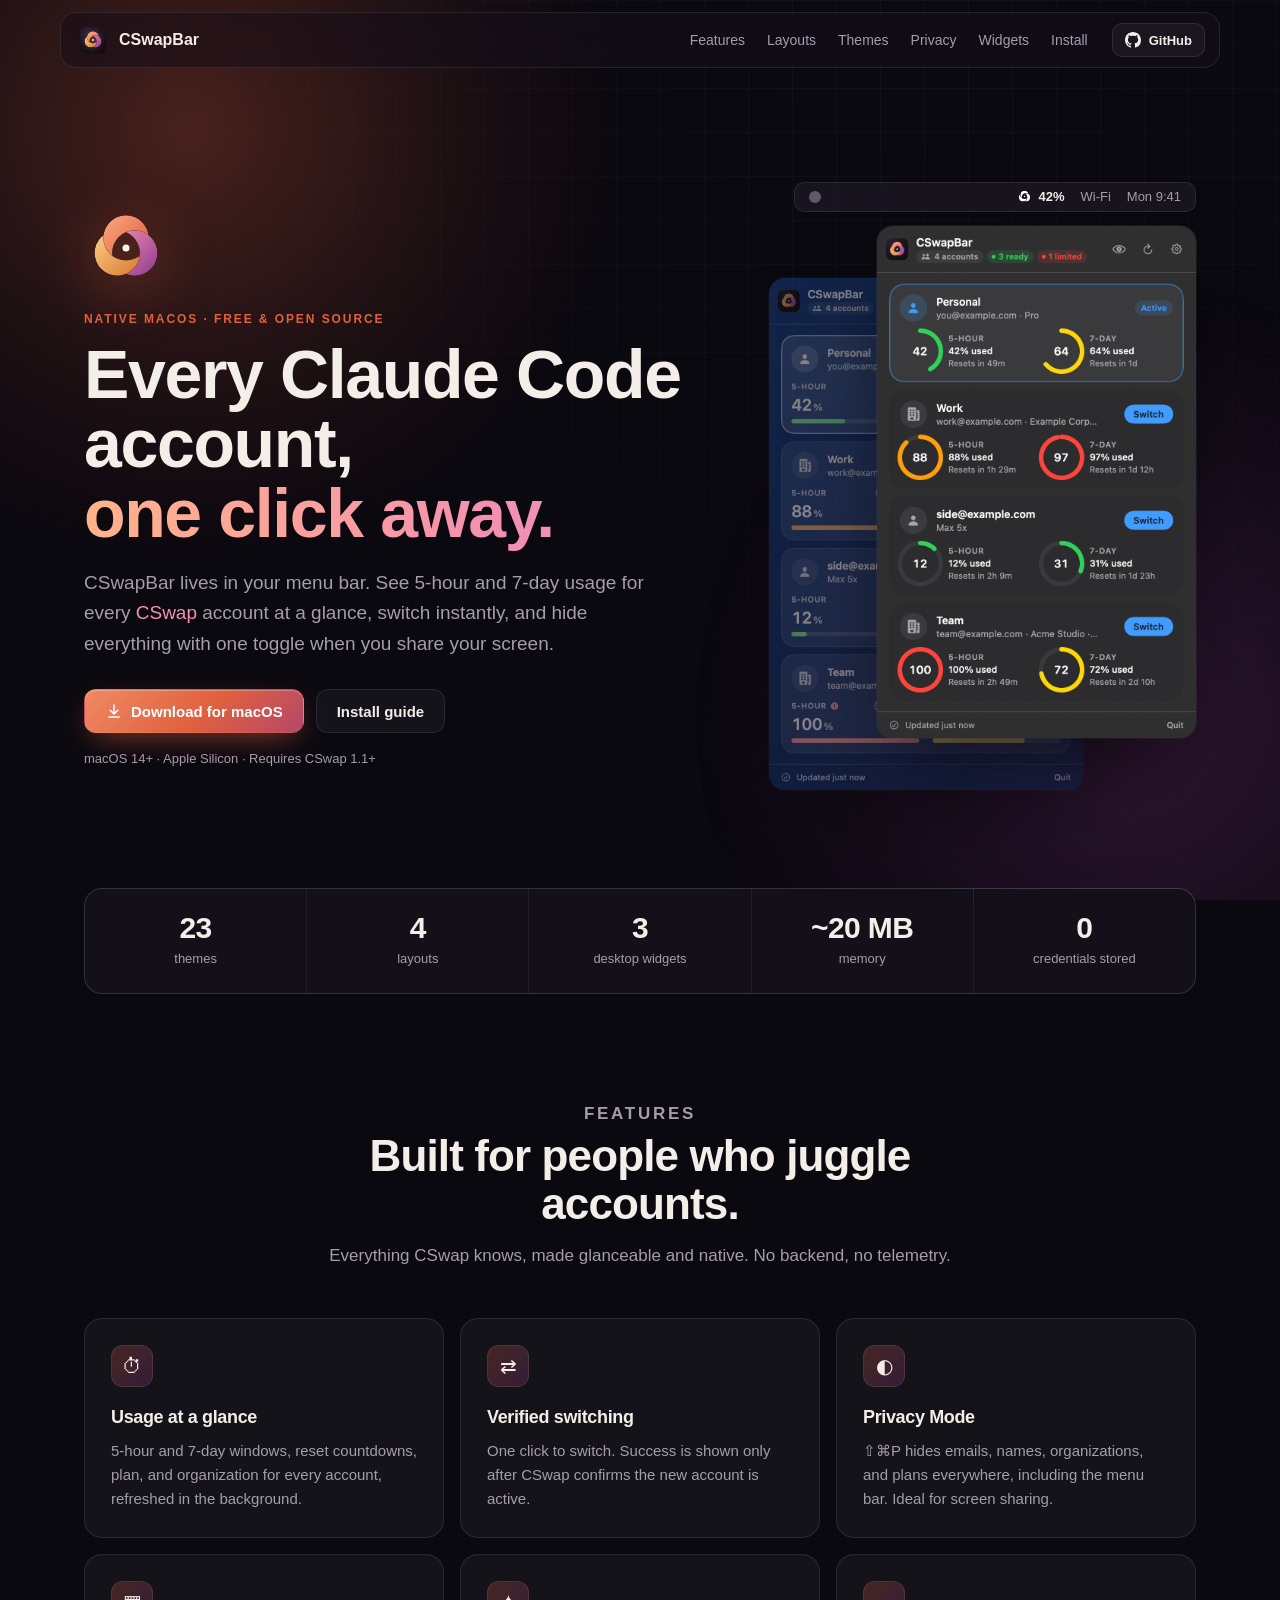
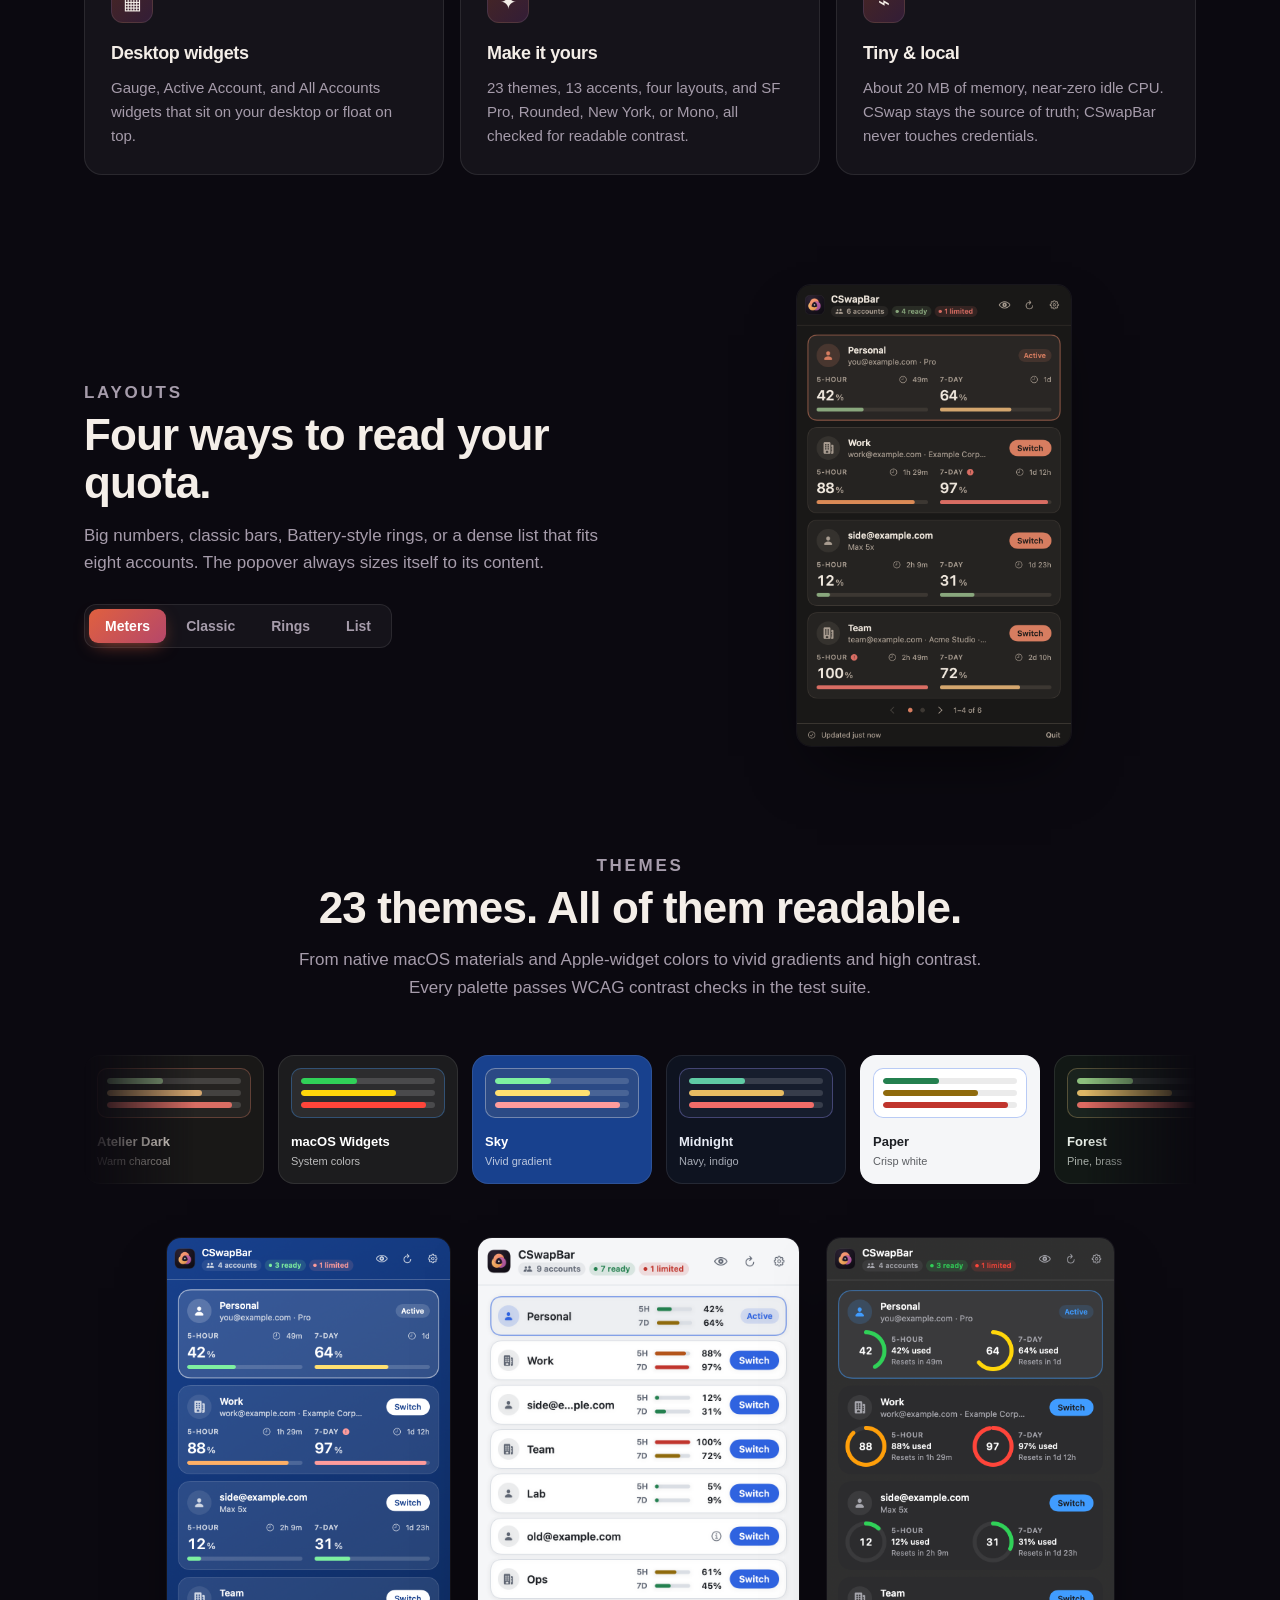
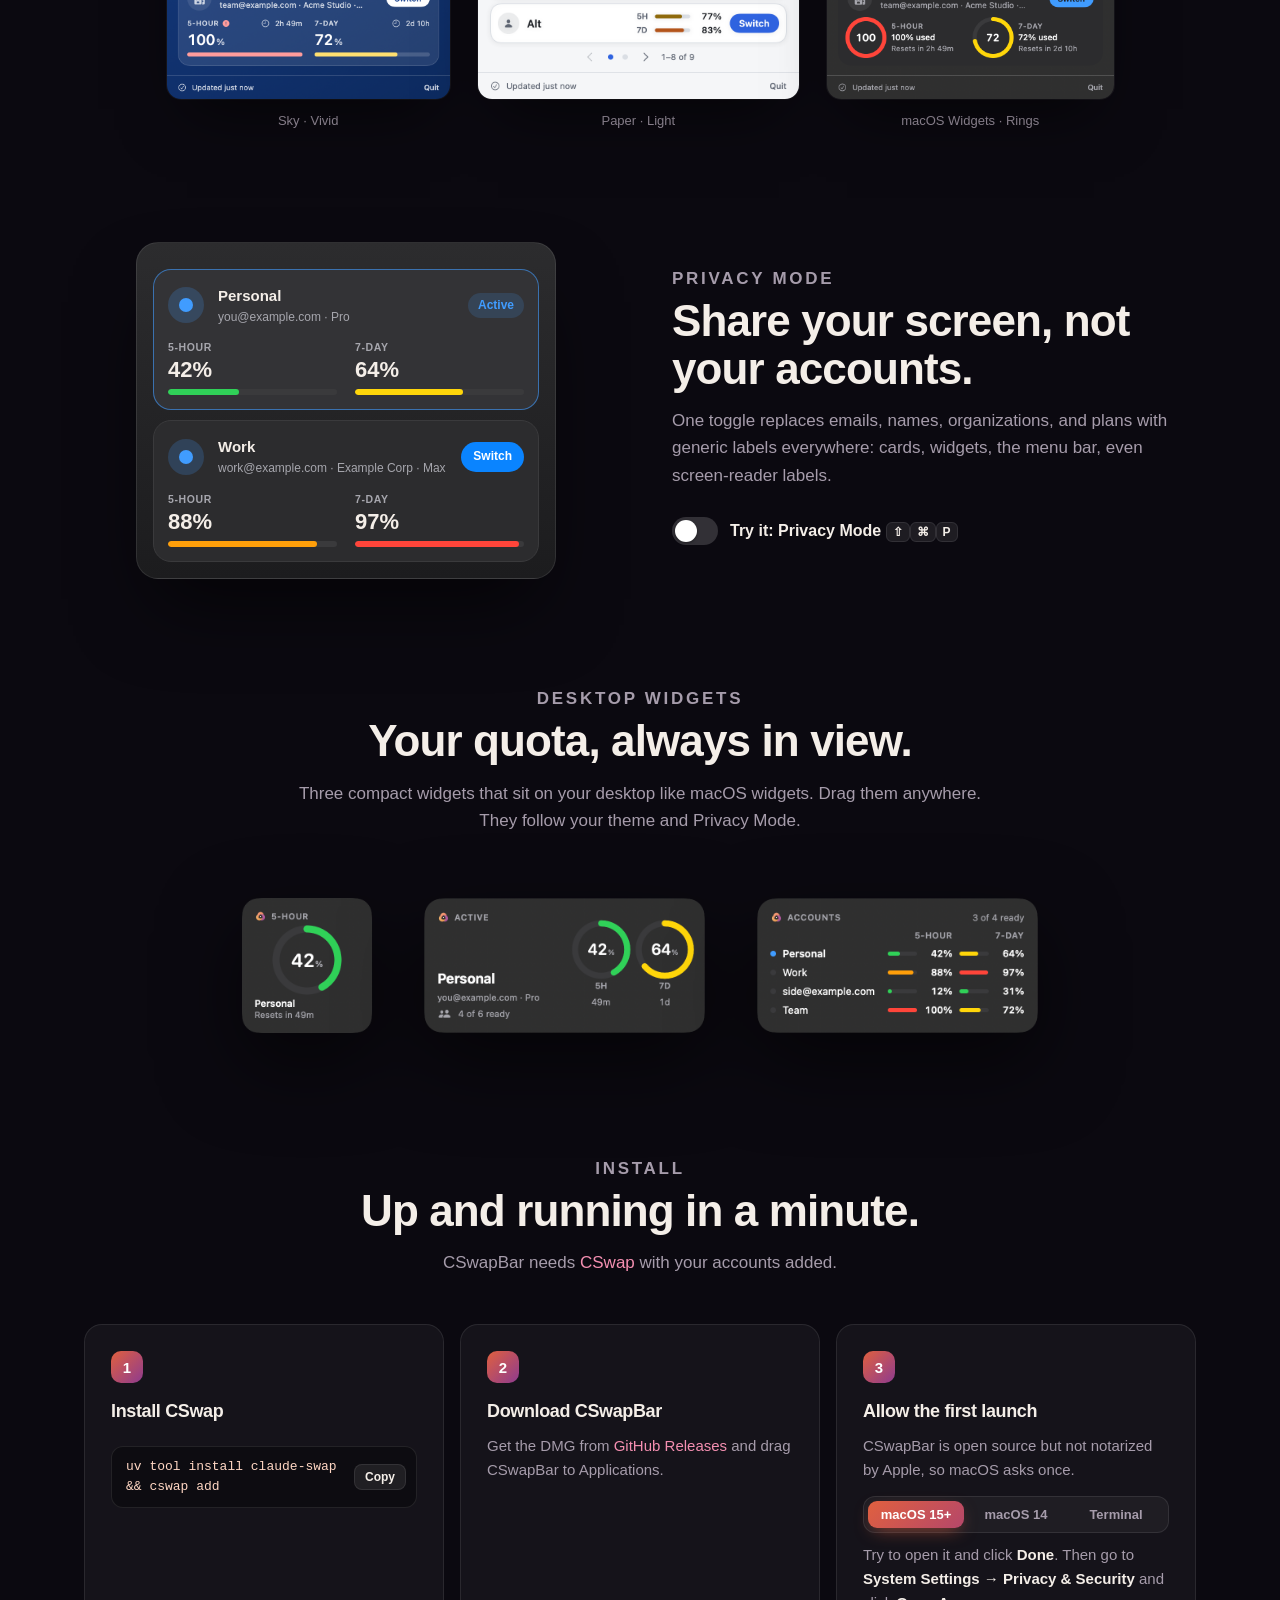
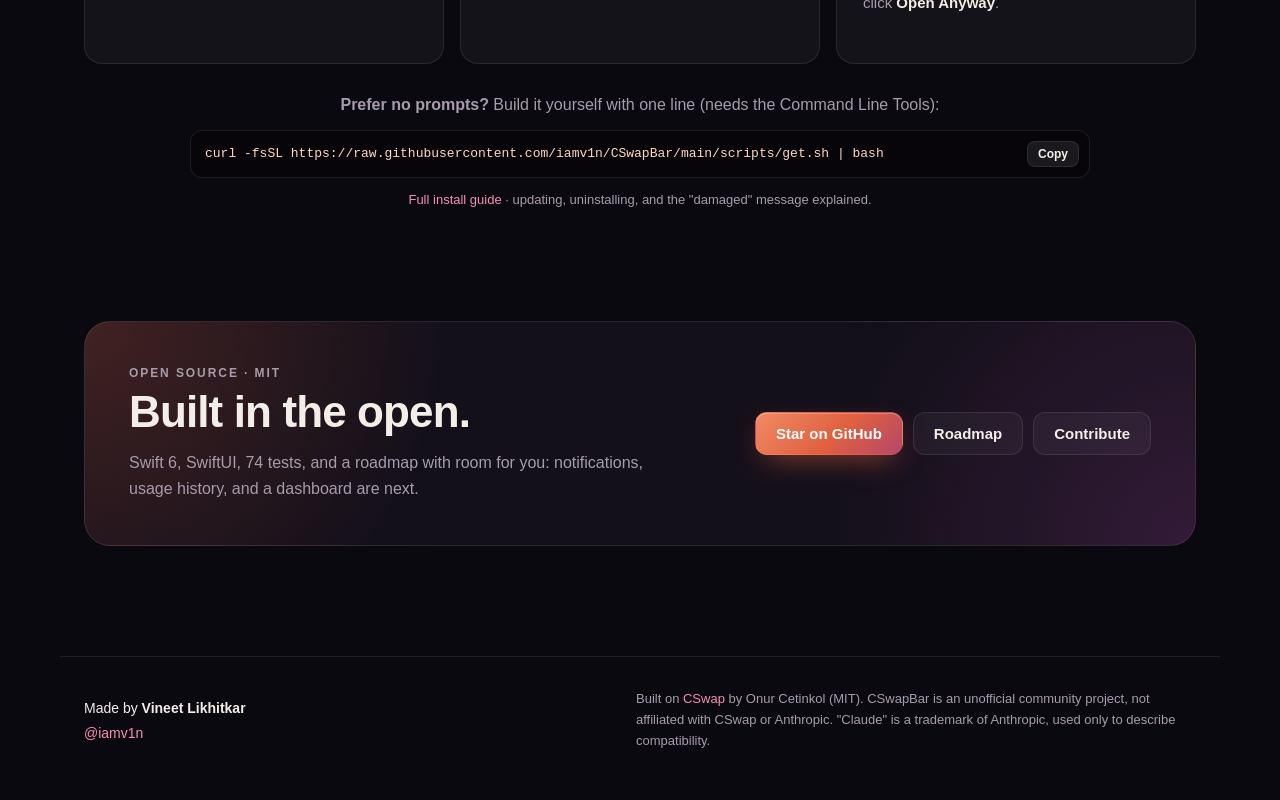
==== docs/index.html @ 402fd56b "Initial release of CSwapBar 0.1.0 A native macOS menu-bar companion for CSwap (claude-swap): see 5-h" ====
<!doctype html>
<html lang="en">
<head>
  <meta charset="utf-8">
  <meta name="viewport" content="width=device-width, initial-scale=1">
  <title>CSwapBar · Every Claude Code account, one click away</title>
  <meta name="description" content="A native macOS menu-bar app for CSwap. See 5-hour and 7-day usage for every Claude Code account, switch in one click, and hide it all with Privacy Mode. Free and open source.">
  <meta name="theme-color" content="#0D0A11">
  <meta property="og:title" content="CSwapBar">
  <meta property="og:description" content="Every Claude Code account, one click away in your macOS menu bar.">
  <meta property="og:image" content="images/logo.png">
  <link rel="icon" href="brand/icon.svg" type="image/svg+xml">
  <link rel="stylesheet" href="styles.css?v=6">
</head>
<body>
  <div class="ambient" aria-hidden="true">
    <div class="glow glow-a"></div>
    <div class="glow glow-b"></div>
    <div class="grid"></div>
  </div>

  <header class="nav">
    <a class="brand" href="#top" aria-label="CSwapBar home">
      <img src="brand/icon.svg" alt="" width="32" height="32">
      <span>CSwapBar</span>
    </a>
    <nav aria-label="Primary">
      <a href="#features">Features</a>
      <a href="#layouts">Layouts</a>
      <a href="#themes">Themes</a>
      <a href="#privacy">Privacy</a>
      <a href="#widgets">Widgets</a>
      <a href="#install">Install</a>
    </nav>
    <a class="btn btn-ghost btn-sm" href="https://github.com/iamv1n/CSwapBar" rel="noopener">
      <svg viewBox="0 0 16 16" width="16" height="16" aria-hidden="true"><path fill="currentColor" d="M8 0C3.58 0 0 3.58 0 8c0 3.54 2.29 6.53 5.47 7.59.4.07.55-.17.55-.38 0-.19-.01-.82-.01-1.49-2.01.37-2.53-.49-2.69-.94-.09-.23-.48-.94-.82-1.13-.28-.15-.68-.52-.01-.53.63-.01 1.08.58 1.23.82.72 1.21 1.87.87 2.33.66.07-.52.28-.87.51-1.07-1.78-.2-3.64-.89-3.64-3.95 0-.87.31-1.59.82-2.15-.08-.2-.36-1.02.08-2.12 0 0 .67-.21 2.2.82.64-.18 1.32-.27 2-.27.68 0 1.36.09 2 .27 1.53-1.04 2.2-.82 2.2-.82.44 1.1.16 1.92.08 2.12.51.56.82 1.27.82 2.15 0 3.07-1.87 3.75-3.65 3.95.29.25.54.73.54 1.48 0 1.07-.01 1.93-.01 2.2 0 .21.15.46.55.38A8.013 8.013 0 0016 8c0-4.42-3.58-8-8-8z"/></svg>
      GitHub
    </a>
  </header>

  <main id="top">
    <!-- ── Hero ─────────────────────────────────────────────── -->
    <section class="hero">
      <div class="hero-copy">
        <div class="hero-mark" aria-hidden="true">
          <svg viewBox="0 0 100 100" class="triad">
            <defs>
              <linearGradient id="hb0" x1="11" y1="11" x2="65" y2="65" gradientUnits="userSpaceOnUse"><stop offset="0" stop-color="#FFB38A"/><stop offset="1" stop-color="#E0603F"/></linearGradient>
              <linearGradient id="hb1" x1="33.4" y1="29" x2="87.4" y2="83" gradientUnits="userSpaceOnUse"><stop offset="0" stop-color="#F48FB1"/><stop offset="1" stop-color="#8E3B8F"/></linearGradient>
              <linearGradient id="hb2" x1="12.6" y1="29" x2="66.6" y2="83" gradientUnits="userSpaceOnUse"><stop offset="0" stop-color="#FFD08A"/><stop offset="1" stop-color="#D9782F"/></linearGradient>
              <mask id="hm0" maskUnits="userSpaceOnUse" x="0" y="0" width="100" height="100"><rect width="100" height="100" fill="black"/><circle cx="50" cy="38" r="27" fill="white"/><circle cx="60.39" cy="56" r="27" fill="black"/></mask>
              <mask id="hm1" maskUnits="userSpaceOnUse" x="0" y="0" width="100" height="100"><rect width="100" height="100" fill="black"/><circle cx="60.39" cy="56" r="27" fill="white"/><circle cx="39.61" cy="56" r="27" fill="black"/></mask>
              <mask id="hm2" maskUnits="userSpaceOnUse" x="0" y="0" width="100" height="100"><rect width="100" height="100" fill="black"/><circle cx="39.61" cy="56" r="27" fill="white"/><circle cx="50" cy="38" r="27" fill="black"/></mask>
            </defs>
            <g class="blades">
              <circle cx="50" cy="38" r="27" fill="url(#hb0)" mask="url(#hm0)"/>
              <circle cx="60.39" cy="56" r="27" fill="url(#hb1)" mask="url(#hm1)"/>
              <circle cx="39.61" cy="56" r="27" fill="url(#hb2)" mask="url(#hm2)"/>
            </g>
            <circle class="core" cx="50" cy="50" r="4.2" fill="#FFF4EC"/>
          </svg>
        </div>
        <p class="eyebrow">Native macOS · Free & open source</p>
        <h1>Every Claude Code account,<br><span class="gradient-text">one click away.</span></h1>
        <p class="lead">CSwapBar lives in your menu bar. See 5-hour and 7-day usage for every <a href="https://github.com/realiti4/claude-swap" rel="noopener">CSwap</a> account at a glance, switch instantly, and hide everything with one toggle when you share your screen.</p>
        <div class="cta">
          <a class="btn btn-primary" href="https://github.com/iamv1n/CSwapBar/releases/latest" rel="noopener">
            <svg viewBox="0 0 24 24" width="18" height="18" aria-hidden="true"><path fill="currentColor" d="M12 3a1 1 0 0 1 1 1v9.59l3.3-3.3a1 1 0 1 1 1.4 1.42l-5 5a1 1 0 0 1-1.4 0l-5-5a1 1 0 1 1 1.4-1.42l3.3 3.3V4a1 1 0 0 1 1-1zM5 19a1 1 0 1 0 0 2h14a1 1 0 1 0 0-2H5z"/></svg>
            Download for macOS
          </a>
          <a class="btn btn-ghost" href="#install">Install guide</a>
        </div>
        <p class="fine">macOS 14+ · Apple Silicon · Requires CSwap 1.1+</p>
      </div>
      <div class="hero-visual">
        <div class="menubar-mock" aria-hidden="true">
          <span class="mb-dot"></span><span class="mb-spacer"></span>
          <span class="mb-item"><img src="brand/mark.svg" alt="" class="mb-icon"> 42%</span>
          <span class="mb-item mb-dim">Wi‑Fi</span><span class="mb-item mb-dim">Mon 9:41</span>
        </div>
        <img class="shot shot-main float" src="images/popover-widgets-rings.png" alt="CSwapBar popover showing four accounts with ring gauges in the macOS Widgets theme" width="420" height="675">
        <img class="shot shot-back float-slow" src="images/popover-sky.png" alt="" aria-hidden="true" width="420" height="683">
      </div>
    </section>

    <!-- ── Stats strip ──────────────────────────────────────── -->
    <section class="stats reveal" aria-label="At a glance">
      <div><strong data-count="23">23</strong><span>themes</span></div>
      <div><strong data-count="4">4</strong><span>layouts</span></div>
      <div><strong data-count="3">3</strong><span>desktop widgets</span></div>
      <div><strong>~20&nbsp;MB</strong><span>memory</span></div>
      <div><strong>0</strong><span>credentials stored</span></div>
    </section>

    <!-- ── Features ─────────────────────────────────────────── -->
    <section id="features" class="section">
      <header class="section-head reveal">
        <p class="eyebrow">Features</p>
        <h2>Built for people who juggle accounts.</h2>
        <p>Everything CSwap knows, made glanceable and native. No backend, no telemetry.</p>
      </header>
      <div class="cards">
        <article class="card reveal">
          <div class="card-icon">⏱</div>
          <h3>Usage at a glance</h3>
          <p>5-hour and 7-day windows, reset countdowns, plan, and organization for every account, refreshed in the background.</p>
        </article>
        <article class="card reveal">
          <div class="card-icon">⇄</div>
          <h3>Verified switching</h3>
          <p>One click to switch. Success is shown only after CSwap confirms the new account is active.</p>
        </article>
        <article class="card reveal">
          <div class="card-icon">◐</div>
          <h3>Privacy Mode</h3>
          <p>⇧⌘P hides emails, names, organizations, and plans everywhere, including the menu bar. Ideal for screen sharing.</p>
        </article>
        <article class="card reveal">
          <div class="card-icon">▦</div>
          <h3>Desktop widgets</h3>
          <p>Gauge, Active Account, and All Accounts widgets that sit on your desktop or float on top.</p>
        </article>
        <article class="card reveal">
          <div class="card-icon">✦</div>
          <h3>Make it yours</h3>
          <p>23 themes, 13 accents, four layouts, and SF Pro, Rounded, New York, or Mono, all checked for readable contrast.</p>
        </article>
        <article class="card reveal">
          <div class="card-icon">⌁</div>
          <h3>Tiny & local</h3>
          <p>About 20 MB of memory, near-zero idle CPU. CSwap stays the source of truth; CSwapBar never touches credentials.</p>
        </article>
      </div>
    </section>

    <!-- ── Layouts ──────────────────────────────────────────── -->
    <section id="layouts" class="section split">
      <div class="split-copy reveal">
        <p class="eyebrow">Layouts</p>
        <h2>Four ways to read your quota.</h2>
        <p>Big numbers, classic bars, Battery-style rings, or a dense list that fits eight accounts. The popover always sizes itself to its content.</p>
        <div class="tabs" role="tablist" aria-label="Card layouts">
          <button role="tab" aria-selected="true" data-shot="images/popover-atelier-meters.png" data-alt="Meters layout in Atelier Dark">Meters</button>
          <button role="tab" aria-selected="false" data-shot="images/popover-classic.png" data-alt="Classic layout in Graphite">Classic</button>
          <button role="tab" aria-selected="false" data-shot="images/popover-widgets-rings.png" data-alt="Rings layout in macOS Widgets">Rings</button>
          <button role="tab" aria-selected="false" data-shot="images/popover-paper-list.png" data-alt="List layout in Paper">List</button>
        </div>
      </div>
      <div class="split-visual reveal">
        <div class="frame"><img id="layout-shot" src="images/popover-atelier-meters.png" alt="Meters layout in Atelier Dark" width="420" height="707"></div>
      </div>
    </section>

    <!-- ── Themes ───────────────────────────────────────────── -->
    <section id="themes" class="section">
      <header class="section-head reveal">
        <p class="eyebrow">Themes</p>
        <h2>23 themes. All of them readable.</h2>
        <p>From native macOS materials and Apple-widget colors to vivid gradients and high contrast. Every palette passes WCAG contrast checks in the test suite.</p>
      </header>
      <div class="marquee" aria-label="Theme swatches">
        <div class="marquee-track" id="theme-track"></div>
      </div>
      <div class="gallery reveal">
        <figure><div class="frame"><img src="images/popover-sky.png" alt="Sky gradient theme" loading="lazy" width="420" height="683"></div><figcaption>Sky · Vivid</figcaption></figure>
        <figure><div class="frame"><img src="images/popover-paper-list.png" alt="Paper light theme" loading="lazy" width="420" height="603"></div><figcaption>Paper · Light</figcaption></figure>
        <figure><div class="frame"><img src="images/popover-widgets-rings.png" alt="macOS Widgets theme with rings" loading="lazy" width="420" height="675"></div><figcaption>macOS Widgets · Rings</figcaption></figure>
      </div>
    </section>

    <!-- ── Privacy demo ─────────────────────────────────────── -->
    <section id="privacy" class="section split reverse">
      <div class="split-copy reveal">
        <p class="eyebrow">Privacy Mode</p>
        <h2>Share your screen, not your accounts.</h2>
        <p>One toggle replaces emails, names, organizations, and plans with generic labels everywhere: cards, widgets, the menu bar, even screen-reader labels.</p>
        <label class="switch-row">
          <input type="checkbox" id="privacy-toggle">
          <span class="switch" aria-hidden="true"></span>
          <span>Try it: Privacy Mode <kbd>⇧</kbd><kbd>⌘</kbd><kbd>P</kbd></span>
        </label>
      </div>
      <div class="split-visual reveal">
        <div class="demo" id="privacy-demo" aria-live="polite">
          <div class="demo-banner">Privacy Mode Enabled · Account information is hidden.</div>
          <div class="demo-card active">
            <div class="demo-avatar"></div>
            <div class="demo-id">
              <strong data-real="Personal" data-masked="Account 01">Personal</strong>
              <small data-real="you@example.com · Pro" data-masked="">you@example.com · Pro</small>
            </div>
            <span class="demo-badge">Active</span>
            <div class="demo-meters">
              <div><label>5-HOUR</label><b>42%</b><i style="--p:42%;--c:#30D158"></i></div>
              <div><label>7-DAY</label><b>64%</b><i style="--p:64%;--c:#FFD60A"></i></div>
            </div>
          </div>
          <div class="demo-card">
            <div class="demo-avatar"></div>
            <div class="demo-id">
              <strong data-real="Work" data-masked="Account 02">Work</strong>
              <small data-real="work@example.com · Example Corp · Max" data-masked="">work@example.com · Example Corp · Max</small>
            </div>
            <span class="demo-switch">Switch</span>
            <div class="demo-meters">
              <div><label>5-HOUR</label><b>88%</b><i style="--p:88%;--c:#FF9F0A"></i></div>
              <div><label>7-DAY</label><b>97%</b><i style="--p:97%;--c:#FF453A"></i></div>
            </div>
          </div>
        </div>
      </div>
    </section>

    <!-- ── Widgets ──────────────────────────────────────────── -->
    <section id="widgets" class="section">
      <header class="section-head reveal">
        <p class="eyebrow">Desktop widgets</p>
        <h2>Your quota, always in view.</h2>
        <p>Three compact widgets that sit on your desktop like macOS widgets. Drag them anywhere. They follow your theme and Privacy Mode.</p>
      </header>
      <div class="widgets reveal">
        <img src="images/widget-gauge.png" alt="Gauge widget: 42% 5-hour usage ring" loading="lazy" class="w-small" width="204" height="210">
        <img src="images/widget-active.png" alt="Active Account widget with 5-hour and 7-day rings" loading="lazy" class="w-wide" width="384" height="204">
        <img src="images/widget-accounts.png" alt="All Accounts widget listing usage for each account" loading="lazy" class="w-wide" width="384" height="204">
      </div>
    </section>

    <!-- ── Install ──────────────────────────────────────────── -->
    <section id="install" class="section">
      <header class="section-head reveal">
        <p class="eyebrow">Install</p>
        <h2>Up and running in a minute.</h2>
        <p>CSwapBar needs <a href="https://github.com/realiti4/claude-swap" rel="noopener">CSwap</a> with your accounts added.</p>
      </header>
      <ol class="steps">
        <li class="step reveal">
          <span class="step-n">1</span>
          <h3>Install CSwap</h3>
          <div class="code"><code>uv tool install claude-swap &amp;&amp; cswap add</code><button class="copy" data-copy="uv tool install claude-swap && cswap add">Copy</button></div>
        </li>
        <li class="step reveal">
          <span class="step-n">2</span>
          <h3>Download CSwapBar</h3>
          <p>Get the DMG from <a href="https://github.com/iamv1n/CSwapBar/releases/latest" rel="noopener">GitHub Releases</a> and drag CSwapBar to Applications.</p>
        </li>
        <li class="step reveal">
          <span class="step-n">3</span>
          <h3>Allow the first launch</h3>
          <p>CSwapBar is open source but not notarized by Apple, so macOS asks once.</p>
          <div class="tabs small" role="tablist" aria-label="First launch steps">
            <button role="tab" aria-selected="true" data-panel="gk-15">macOS 15+</button>
            <button role="tab" aria-selected="false" data-panel="gk-14">macOS 14</button>
            <button role="tab" aria-selected="false" data-panel="gk-term">Terminal</button>
          </div>
          <!-- Panels share one grid cell, so the card is always as tall as the longest one. -->
          <div class="panels">
            <div class="panel is-active" id="gk-15">Try to open it and click <b>Done</b>. Then go to <b>System Settings → Privacy &amp; Security</b> and click <b>Open Anyway</b>.</div>
            <div class="panel" id="gk-14" aria-hidden="true">Right-click CSwapBar in Applications, choose <b>Open</b>, then click <b>Open</b>.</div>
            <div class="panel" id="gk-term" aria-hidden="true"><div class="code"><code>xattr -dr com.apple.quarantine /Applications/CSwapBar.app</code><button class="copy" data-copy="xattr -dr com.apple.quarantine /Applications/CSwapBar.app" tabindex="-1">Copy</button></div></div>
          </div>
        </li>
      </ol>
      <div class="alt-install reveal">
        <p><b>Prefer no prompts?</b> Build it yourself with one line (needs the Command Line Tools):</p>
        <div class="code"><code>curl -fsSL https://raw.githubusercontent.com/iamv1n/CSwapBar/main/scripts/get.sh | bash</code><button class="copy" data-copy="curl -fsSL https://raw.githubusercontent.com/iamv1n/CSwapBar/main/scripts/get.sh | bash">Copy</button></div>
        <p class="fine"><a href="https://github.com/iamv1n/CSwapBar/blob/main/docs/INSTALL.md" rel="noopener">Full install guide</a> · updating, uninstalling, and the "damaged" message explained.</p>
      </div>
    </section>

    <!-- ── Open source ──────────────────────────────────────── -->
    <section class="section oss reveal">
      <div class="oss-card">
        <div>
          <p class="eyebrow">Open source · MIT</p>
          <h2>Built in the open.</h2>
          <p>Swift 6, SwiftUI, 74 tests, and a roadmap with room for you: notifications, usage history, and a dashboard are next.</p>
        </div>
        <div class="oss-links">
          <a class="btn btn-primary" href="https://github.com/iamv1n/CSwapBar" rel="noopener">Star on GitHub</a>
          <a class="btn btn-ghost" href="https://github.com/iamv1n/CSwapBar/blob/main/ROADMAP.md" rel="noopener">Roadmap</a>
          <a class="btn btn-ghost" href="https://github.com/iamv1n/CSwapBar/blob/main/CONTRIBUTING.md" rel="noopener">Contribute</a>
        </div>
      </div>
    </section>
  </main>

  <footer class="footer">
    <div class="author">
      <span>Made by <b>Vineet Likhitkar</b></span>
      <a href="https://github.com/iamv1n" rel="noopener">@iamv1n</a>
    </div>
    <p class="fine">
      Built on <a href="https://github.com/realiti4/claude-swap" rel="noopener">CSwap</a> by Onur Cetinkol (MIT).
      CSwapBar is an unofficial community project, not affiliated with CSwap or Anthropic.
      "Claude" is a trademark of Anthropic, used only to describe compatibility.
    </p>
  </footer>

  <script src="app.js?v=6" defer></script>
</body>
</html>
---- docs/styles.css ----
/* CSwapBar site — no build step. Dark, ambient, glassy. */
:root {
  --bg: #0b0910;
  --bg-2: #14101a;
  --surface: rgba(255, 255, 255, 0.045);
  --surface-2: rgba(255, 255, 255, 0.08);
  --border: rgba(255, 255, 255, 0.09);
  --text: #f4eee8;
  --muted: #a69cab;
  --accent: #e0603f;
  --accent-2: #f48fb1;
  --plum: #8e3b8f;
  --amber: #ffd08a;
  --radius: 18px;
  /* Screenshots are scaled by HEIGHT only, so each keeps its exact original ratio
     and images shown together line up at the same height. */
  --shot-h: clamp(400px, 36vw, 520px);       /* gallery + layouts */
  --hero-h: clamp(460px, 40vw, 580px);       /* hero popovers */
  --widget-h: clamp(140px, 13vw, 190px);     /* desktop widgets: one shared height */
  --maxw: 1160px;
  --font: -apple-system, BlinkMacSystemFont, "SF Pro Text", "Inter", "Helvetica Neue", Arial, sans-serif;
  --font-display: -apple-system, BlinkMacSystemFont, "SF Pro Display", "Inter", "Helvetica Neue", Arial, sans-serif;
  --mono: ui-monospace, "SF Mono", Menlo, monospace;
  color-scheme: dark;
}

* { box-sizing: border-box; }
html { scroll-behavior: smooth; }
body {
  margin: 0;
  background: var(--bg);
  color: var(--text);
  font: 16px/1.6 var(--font);
  -webkit-font-smoothing: antialiased;
  overflow-x: hidden;
}
img { max-width: 100%; display: block; }
a { color: var(--accent-2); text-decoration: none; }
a:hover { text-decoration: underline; }
h1, h2, h3 { font-family: var(--font-display); letter-spacing: -0.02em; margin: 0; }
p { margin: 0; }
kbd {
  font: 600 12px var(--font);
  padding: 2px 6px; border-radius: 6px;
  background: var(--surface-2); border: 1px solid var(--border);
}

/* ── Ambient background ─────────────────────────────────── */
.ambient { position: fixed; inset: 0; z-index: -1; overflow: hidden; pointer-events: none; }
.glow { position: absolute; border-radius: 50%; filter: blur(0); opacity: 0.9; }
.glow-a {
  width: 900px; height: 900px; left: -260px; top: -320px;
  background: radial-gradient(circle, rgba(224, 96, 63, 0.32), rgba(224, 96, 63, 0.08) 45%, transparent 70%);
  animation: drift 22s ease-in-out infinite alternate;
}
.glow-b {
  width: 900px; height: 900px; right: -300px; top: 30vh;
  background: radial-gradient(circle, rgba(142, 59, 143, 0.32), rgba(142, 59, 143, 0.08) 45%, transparent 70%);
  animation: drift 26s ease-in-out infinite alternate-reverse;
}
.grid {
  position: absolute; inset: 0;
  background-image:
    linear-gradient(rgba(255,255,255,0.035) 1px, transparent 1px),
    linear-gradient(90deg, rgba(255,255,255,0.035) 1px, transparent 1px);
  background-size: 44px 44px;
  mask-image: radial-gradient(ellipse at 70% 0%, black, transparent 70%);
  -webkit-mask-image: radial-gradient(ellipse at 70% 0%, black, transparent 70%);
}
@keyframes drift { to { transform: translate(80px, 60px) scale(1.08); } }

/* ── Nav ────────────────────────────────────────────────── */
.nav {
  position: sticky; top: 12px; z-index: 10;
  display: flex; align-items: center; gap: 24px;
  max-width: var(--maxw); margin: 12px auto 0; padding: 10px 14px 10px 16px;
  background: rgba(20, 16, 26, 0.6);
  backdrop-filter: blur(16px) saturate(140%); -webkit-backdrop-filter: blur(16px) saturate(140%);
  border: 1px solid var(--border); border-radius: 16px;
}
.brand { display: flex; align-items: center; gap: 10px; color: var(--text); font: 700 16px var(--font-display); }
.brand:hover { text-decoration: none; }
.nav nav { display: flex; gap: 22px; margin-left: auto; }
.nav nav a { color: var(--muted); font-size: 14px; font-weight: 500; }
.nav nav a:hover { color: var(--text); text-decoration: none; }

/* ── Buttons ────────────────────────────────────────────── */
.btn {
  display: inline-flex; align-items: center; gap: 8px;
  padding: 12px 20px; border-radius: 12px;
  font: 600 15px var(--font); color: var(--text);
  border: 1px solid transparent; transition: transform .15s ease, box-shadow .2s ease, background .2s ease;
}
.btn:hover { text-decoration: none; transform: translateY(-1px); }
.btn-sm { padding: 8px 12px; font-size: 13px; border-radius: 10px; }
.btn-primary {
  background: linear-gradient(135deg, #f08a64, var(--accent) 55%, #b5476a);
  color: #fff; box-shadow: 0 10px 30px -10px rgba(224, 96, 63, 0.7), inset 0 1px 0 rgba(255,255,255,0.25);
}
.btn-primary:hover { box-shadow: 0 14px 38px -10px rgba(224, 96, 63, 0.85), inset 0 1px 0 rgba(255,255,255,0.25); }
.btn-ghost { background: var(--surface); border-color: var(--border); }
.btn-ghost:hover { background: var(--surface-2); }

/* ── Layout helpers ─────────────────────────────────────── */
main { max-width: var(--maxw); margin: 0 auto; padding: 0 24px; }
.section { padding: 110px 0 0; }
.section-head { max-width: 700px; margin: 0 auto 48px; text-align: center; }
.section-head h2, .split-copy h2, .oss h2 { font-size: clamp(30px, 4vw, 44px); line-height: 1.1; margin: 8px 0 14px; }
.section-head p, .split-copy p { color: var(--muted); font-size: 17px; }
.eyebrow { color: var(--accent); font: 700 12px var(--font); letter-spacing: 0.16em; text-transform: uppercase; }
.gradient-text {
  background: linear-gradient(90deg, #ffb38a, var(--accent-2) 45%, #b39dff);
  -webkit-background-clip: text; background-clip: text; color: transparent;
  background-size: 200% auto; animation: shimmer 8s linear infinite;
}
@keyframes shimmer { to { background-position: 200% center; } }
.fine { color: var(--muted); font-size: 13px; }

/* ── Hero ───────────────────────────────────────────────── */
.hero {
  display: grid; grid-template-columns: minmax(0, 1fr) calc(var(--hero-h) * 0.62 + 110px); gap: 48px; align-items: center;
  min-height: calc(100vh - 80px); padding: 40px 0 20px;
}
.hero-mark { width: 84px; height: 84px; margin-bottom: 22px; filter: drop-shadow(0 12px 30px rgba(224,96,63,0.45)); }
.triad { width: 100%; height: 100%; overflow: visible; }
.triad .blades { transform-origin: 50px 50px; animation: spin 24s linear infinite; }
.triad .core { transform-origin: 50px 50px; animation: pulse 3.2s ease-in-out infinite; }
@keyframes spin { to { transform: rotate(360deg); } }
@keyframes pulse { 50% { transform: scale(1.35); opacity: 0.85; } }
.hero h1 { font-size: clamp(40px, 6vw, 68px); line-height: 1.02; margin: 14px 0 20px; }
.lead { color: var(--muted); font-size: 19px; max-width: 560px; }
.cta { display: flex; gap: 12px; flex-wrap: wrap; margin: 30px 0 16px; }

.hero-visual { position: relative; width: calc(var(--hero-h) * 0.62 + 110px); height: calc(var(--hero-h) + 100px); }
.menubar-mock {
  position: absolute; top: 0; left: 6%; right: 0; height: 30px; z-index: 3;
  display: flex; align-items: center; gap: 16px; padding: 0 14px;
  background: rgba(30, 25, 36, 0.75); backdrop-filter: blur(12px); -webkit-backdrop-filter: blur(12px);
  border: 1px solid var(--border); border-radius: 10px; font-size: 13px; font-weight: 600;
}
.mb-dot { width: 12px; height: 12px; border-radius: 50%; background: var(--muted); opacity: 0.5; }
.mb-spacer { flex: 1; }
.mb-item { display: inline-flex; align-items: center; gap: 6px; }
.mb-icon { width: 15px; height: 15px; filter: invert(1); }
.mb-dim { color: var(--muted); font-weight: 500; }
.shot {
  border-radius: 16px; box-shadow: 0 40px 80px -20px rgba(0,0,0,0.65), 0 0 0 1px rgba(255,255,255,0.06);
}
/* Height-only sizing: both hero shots share one height; width follows each ratio. */
.shot { height: var(--hero-h); width: auto; max-width: none; }
.shot-main { position: absolute; top: 44px; right: 0; z-index: 2; }
.shot-back { position: absolute; top: 96px; left: 0; z-index: 1; opacity: 0.5; filter: saturate(0.9); }
.float { animation: float 7s ease-in-out infinite; }
.float-slow { animation: float 9s ease-in-out infinite reverse; }
@keyframes float { 50% { transform: translateY(-14px); } }

/* ── Stats ──────────────────────────────────────────────── */
.stats {
  display: grid; grid-template-columns: repeat(5, 1fr); gap: 1px;
  background: var(--border); border: 1px solid var(--border); border-radius: var(--radius); overflow: hidden;
}
.stats div { background: var(--bg-2); padding: 22px 16px; text-align: center; }
.stats strong { display: block; font: 700 30px var(--font-display); letter-spacing: -0.02em; }
.stats span { color: var(--muted); font-size: 13px; }

/* ── Feature cards ──────────────────────────────────────── */
.cards { display: grid; grid-template-columns: repeat(3, 1fr); gap: 16px; }
.card {
  position: relative; padding: 26px; border-radius: var(--radius);
  background: var(--surface); border: 1px solid var(--border);
  transition: transform .25s ease, border-color .25s ease, background .25s ease;
  overflow: hidden;
}
.card::before {
  content: ""; position: absolute; inset: -1px; border-radius: inherit; padding: 1px; pointer-events: none;
  background: radial-gradient(400px circle at var(--mx, 50%) var(--my, 0%), rgba(244,143,177,0.5), transparent 40%);
  -webkit-mask: linear-gradient(#000 0 0) content-box, linear-gradient(#000 0 0);
  -webkit-mask-composite: xor; mask-composite: exclude; opacity: 0; transition: opacity .3s ease;
}
.card:hover { transform: translateY(-4px); background: var(--surface-2); }
.card:hover::before { opacity: 1; }
.card-icon {
  width: 42px; height: 42px; border-radius: 12px; display: grid; place-items: center;
  font-size: 20px; margin-bottom: 16px;
  background: linear-gradient(135deg, rgba(224,96,63,0.25), rgba(142,59,143,0.25));
  border: 1px solid var(--border);
}
.card h3 { font-size: 18px; margin-bottom: 8px; }
.card p { color: var(--muted); font-size: 15px; }

/* ── Split sections ─────────────────────────────────────── */
.split { display: grid; grid-template-columns: minmax(0, 1fr) minmax(0, 1fr); gap: 64px; align-items: center; }
.split > *, .hero > * { min-width: 0; }
.split.reverse .split-copy { order: 2; }
.split-visual { display: flex; justify-content: center; }
/* Screenshot frame: one shared height; width follows the image's own ratio. */
.frame {
  display: inline-block; position: relative; overflow: hidden; border-radius: 14px; vertical-align: top;
  box-shadow: 0 30px 60px -20px rgba(0,0,0,0.6), 0 0 0 1px rgba(255,255,255,0.06);
}
.frame img { height: var(--shot-h); width: auto; max-width: none; display: block; transition: opacity .25s ease, transform .35s ease; }
#layouts .split-visual { align-items: center; min-height: var(--shot-h); }
.tabs { display: inline-flex; gap: 4px; padding: 4px; margin-top: 28px; background: var(--surface); border: 1px solid var(--border); border-radius: 12px; }
.tabs button {
  appearance: none; border: 0; cursor: pointer; padding: 9px 16px; border-radius: 9px;
  background: transparent; color: var(--muted); font: 600 14px var(--font); transition: background .2s, color .2s;
  white-space: nowrap;
}
.tabs button[aria-selected="true"] { background: linear-gradient(135deg, var(--accent), #b5476a); color: #fff; box-shadow: 0 6px 18px -6px rgba(224,96,63,0.7); }
.tabs.small { margin: 14px 0 10px; display: flex; width: 100%; }
.tabs.small button { flex: 1; }
.tabs.small button { padding: 6px 12px; font-size: 13px; }

/* ── Themes marquee ─────────────────────────────────────── */
.marquee { overflow: hidden; mask-image: linear-gradient(90deg, transparent, black 10%, black 90%, transparent); -webkit-mask-image: linear-gradient(90deg, transparent, black 10%, black 90%, transparent); }
.marquee-track { display: flex; gap: 14px; width: max-content; animation: scroll 50s linear infinite; padding: 6px 0; }
.marquee:hover .marquee-track { animation-play-state: paused; }
@keyframes scroll { to { transform: translateX(-50%); } }
.swatch {
  width: 180px; flex: none; padding: 12px; border-radius: 16px; border: 1px solid var(--border);
}
.swatch .bars { display: flex; flex-direction: column; gap: 6px; padding: 10px; border-radius: 10px; margin-bottom: 10px; }
.swatch .bar { height: 6px; border-radius: 99px; background: var(--track); overflow: hidden; }
.swatch .bar i { display: block; height: 100%; border-radius: inherit; }
.swatch b { font-size: 13px; }
.swatch small { display: block; font-size: 11px; opacity: 0.7; }
/* Theme gallery: a centered row of equal-height screenshots (wraps on narrow screens). */
.gallery { display: flex; flex-wrap: wrap; justify-content: center; gap: 28px; margin-top: 48px; align-items: flex-start; }
.gallery figure { margin: 0; text-align: center; }
.gallery .frame { transition: transform .3s ease; }
.gallery figure:hover .frame { transform: translateY(-6px); }
.gallery figcaption { color: var(--muted); font-size: 13px; text-align: center; margin-top: 12px; }

/* ── Privacy demo ───────────────────────────────────────── */
.switch-row { display: inline-flex; align-items: center; gap: 12px; margin-top: 28px; cursor: pointer; font-weight: 600; }
.switch-row input { position: absolute; opacity: 0; }
.switch { width: 46px; height: 28px; border-radius: 99px; background: rgba(255,255,255,0.16); position: relative; transition: background .2s; flex: none; }
.switch::after { content: ""; position: absolute; top: 3px; left: 3px; width: 22px; height: 22px; border-radius: 50%; background: #fff; transition: transform .2s; box-shadow: 0 1px 3px rgba(0,0,0,.4); }
.switch-row input:checked + .switch { background: linear-gradient(135deg, var(--accent), #b5476a); }
.switch-row input:checked + .switch::after { transform: translateX(18px); }
.switch-row input:focus-visible + .switch { outline: 2px solid var(--accent-2); outline-offset: 3px; }
.demo {
  width: min(420px, 100%); padding: 16px; border-radius: 22px;
  background: linear-gradient(180deg, #2c2c2e, #1c1c1e); border: 1px solid var(--border);
  box-shadow: 0 40px 80px -20px rgba(0,0,0,.65);
  display: grid; gap: 10px;
}
.demo-banner {
  max-height: 0; opacity: 0; overflow: hidden; padding: 0 14px; border-radius: 12px;
  background: rgba(64,156,255,.16); color: #9ecbff; font-size: 13px; font-weight: 600;
  transition: max-height .35s ease, opacity .35s ease, padding .35s ease;
}
.demo.masked .demo-banner { max-height: 60px; opacity: 1; padding: 10px 14px; }
.demo-card {
  display: grid; grid-template-columns: 38px 1fr auto; gap: 4px 12px; align-items: center;
  padding: 14px; border-radius: 18px; background: #2c2c2e; border: 1px solid #3a3a3c;
}
.demo-card.active { border-color: rgba(64,156,255,.6); background: #333336; }
.demo-avatar { width: 36px; height: 36px; border-radius: 50%; background: rgba(64,156,255,.2); position: relative; }
.demo-avatar::after { content: ""; position: absolute; inset: 11px; border-radius: 50%; background: #409cff; }
.demo-id strong { display: block; font-size: 15px; transition: filter .3s; }
.demo-id small { display: block; color: #a6a6ad; font-size: 12px; min-height: 18px; transition: opacity .3s; }
.demo-badge { font-size: 12px; font-weight: 700; color: #409cff; background: rgba(64,156,255,.16); padding: 3px 10px; border-radius: 99px; }
.demo-switch { font-size: 12px; font-weight: 700; color: #fff; background: #0a84ff; padding: 5px 12px; border-radius: 99px; }
.demo-meters { grid-column: 1 / -1; display: grid; grid-template-columns: 1fr 1fr; gap: 18px; margin-top: 8px; }
.demo-meters label { display: block; color: #a6a6ad; font-size: 10.5px; font-weight: 700; letter-spacing: .06em; }
.demo-meters b { display: block; font: 700 22px var(--font-display); margin: 2px 0 6px; font-variant-numeric: tabular-nums; }
.demo-meters i { display: block; height: 6px; border-radius: 99px; background: #3a3a3c; position: relative; overflow: hidden; }
.demo-meters i::after { content: ""; position: absolute; inset: 0 auto 0 0; width: var(--p); background: var(--c); border-radius: inherit; }
.demo .swap-in { animation: swapIn .35s ease both; }
@keyframes swapIn { from { opacity: 0; transform: translateY(4px); filter: blur(3px); } }

/* ── Widgets ────────────────────────────────────────────── */
.widgets { display: flex; gap: 20px; justify-content: center; align-items: flex-start; flex-wrap: wrap; }
.widgets img { border-radius: 24px; filter: drop-shadow(0 30px 40px rgba(0,0,0,.55)); transition: transform .3s ease; }
.widgets img:hover { transform: translateY(-6px) scale(1.02); }
/* Widgets share one responsive height; width follows each image's ratio. */
.widgets img { height: var(--widget-h); width: auto; max-width: 100%; }

/* ── Install ────────────────────────────────────────────── */
.steps { list-style: none; padding: 0; margin: 0; display: grid; grid-template-columns: repeat(3, minmax(0, 1fr)); gap: 16px; }
.step { position: relative; padding: 26px; border-radius: var(--radius); background: var(--surface); border: 1px solid var(--border); }
.step-n {
  display: grid; place-items: center; width: 32px; height: 32px; border-radius: 10px; margin-bottom: 14px;
  font: 700 15px var(--font-display); color: #fff; background: linear-gradient(135deg, var(--accent), var(--plum));
}
.step h3 { font-size: 18px; margin-bottom: 8px; }
.step p, .panel { color: var(--muted); font-size: 15px; }
.step { display: flex; flex-direction: column; }
/* Stack the first-launch panels in one cell: height = tallest panel, no jumping. */
.panels { display: grid; }
.panel { grid-area: 1 / 1; visibility: hidden; opacity: 0; transform: translateY(4px); transition: opacity .2s ease, transform .2s ease, visibility 0s linear .2s; }
.panel.is-active { visibility: visible; opacity: 1; transform: none; transition: opacity .25s ease, transform .25s ease; }
.panel b { color: var(--text); }
.code {
  display: flex; align-items: center; gap: 10px; margin-top: 12px; padding: 10px 10px 10px 14px;
  background: rgba(0,0,0,.35); border: 1px solid var(--border); border-radius: 12px;
}
/* Commands wrap instead of scrolling: no horizontal scrollbars. */
.code code {
  font: 13px/1.55 var(--mono); color: #ffd7c4;
  white-space: pre-wrap; overflow-wrap: anywhere; word-break: break-word;
  min-width: 0; flex: 1;
}
.copy {
  margin-left: auto; flex: none; appearance: none; cursor: pointer;
  font: 600 12px var(--font); color: var(--text); background: var(--surface-2); border: 1px solid var(--border);
  padding: 5px 10px; border-radius: 8px; transition: background .2s;
}
.copy:hover { background: rgba(255,255,255,.14); }
.copy.done { background: rgba(48,209,88,.25); }
.alt-install { max-width: 900px; margin: 28px auto 0; text-align: center; }
.alt-install p { color: var(--muted); }
.alt-install .code { text-align: left; margin-bottom: 12px; }

/* ── Open source ────────────────────────────────────────── */
.oss-card {
  display: flex; align-items: center; justify-content: space-between; gap: 32px; flex-wrap: wrap;
  padding: 44px; border-radius: 26px; border: 1px solid var(--border);
  background:
    radial-gradient(600px circle at 0% 0%, rgba(224,96,63,.22), transparent 60%),
    radial-gradient(600px circle at 100% 100%, rgba(142,59,143,.25), transparent 60%),
    var(--bg-2);
}
.oss-card p { color: var(--muted); max-width: 520px; }
.oss-links { display: flex; gap: 10px; flex-wrap: wrap; }

/* ── Footer ─────────────────────────────────────────────── */
.footer {
  max-width: var(--maxw); margin: 110px auto 0; padding: 32px 24px 48px;
  border-top: 1px solid var(--border);
  display: flex; gap: 32px; align-items: center; justify-content: space-between; flex-wrap: wrap;
}
.author { display: flex; flex-direction: column; gap: 2px; font-size: 14px; }
.footer .fine { max-width: 560px; }

/* ── Scroll reveal ──────────────────────────────────────── */
.reveal { opacity: 0; transform: translateY(24px); transition: opacity .7s ease, transform .7s cubic-bezier(.2,.7,.2,1); }
.reveal.in { opacity: 1; transform: none; }
.cards .reveal:nth-child(2), .steps .reveal:nth-child(2) { transition-delay: .08s; }
.cards .reveal:nth-child(3), .steps .reveal:nth-child(3) { transition-delay: .16s; }
.cards .reveal:nth-child(4) { transition-delay: .06s; }
.cards .reveal:nth-child(5) { transition-delay: .14s; }
.cards .reveal:nth-child(6) { transition-delay: .22s; }

/* ── Responsive ─────────────────────────────────────────── */
@media (max-width: 1100px) {
  .hero { grid-template-columns: minmax(0, 1fr) 460px; gap: 32px; }
  .hero-visual { width: 460px; }
  .shot-back { left: -20px; }
}
@media (max-width: 960px) {
  .hero, .split { grid-template-columns: minmax(0, 1fr); gap: 40px; }
  .split.reverse .split-copy { order: 0; }
  .split-copy { text-align: center; }
  .split-copy .tabs { margin-left: auto; margin-right: auto; }
  .switch-row { justify-content: center; }
  .hero { min-height: auto; padding-top: 48px; text-align: center; }
  .hero-mark { margin-left: auto; margin-right: auto; }
  .lead { margin: 0 auto; }
  .cta { justify-content: center; }
  .hero-visual { margin: 0 auto; max-width: 100%; }
  .hero-visual .shot-back { left: -10px; }
  .cards { grid-template-columns: 1fr 1fr; }
  :root { --shot-h: 440px; --hero-h: 520px; }
  .steps { grid-template-columns: 1fr; max-width: 620px; margin: 0 auto; }
  .nav nav { display: none; }
  .nav .btn { margin-left: auto; }
  .section { padding-top: 90px; }
}
@media (max-width: 620px) {
  body { font-size: 15px; }
  main { padding: 0 16px; }
  .nav { margin: 8px 12px 0; top: 8px; }
  .hero { padding-top: 32px; gap: 28px; }
  .hero-mark { width: 68px; height: 68px; margin-bottom: 16px; }
  .lead { font-size: 17px; }
  .cta .btn { flex: 1 1 100%; justify-content: center; }
  .hero-visual { height: auto; width: 100%; }
  /* Phones: heights chosen so the widest screenshot (ratio ≈ 0.7) still fits. */
  :root { --shot-h: min(480px, 125vw); --hero-h: min(480px, 125vw); --widget-h: 130px; }
  .menubar-mock { position: relative; left: 0; font-size: 12px; gap: 10px; }
  .shot-back { display: none; }
  .shot-main { position: relative; top: auto; right: auto; margin: 14px auto 0; display: block; }
  .stats { grid-template-columns: repeat(2, 1fr); }
  .stats div:last-child { grid-column: 1 / -1; }
  .stats strong { font-size: 24px; }
  .cards { grid-template-columns: 1fr; }
  .card, .step { padding: 22px; }
  .section { padding-top: 72px; }
  .section-head { margin-bottom: 32px; }
  .section-head p, .split-copy p { font-size: 16px; }
  /* Full-width tab bars that never overflow. */
  .tabs { display: flex; width: 100%; }
  .tabs button { flex: 1; padding: 9px 6px; font-size: 13px; }
  .gallery { gap: 28px; }
  .widgets { gap: 16px; }
  .widgets img { height: auto; width: min(100%, calc(var(--widget-h) * 1.88)); }
  .widgets img:first-child { width: calc(var(--widget-h) * 0.97); }
  .demo { padding: 12px; }
  .demo-meters b { font-size: 19px; }
  .oss-card { padding: 26px; text-align: center; justify-content: center; }
  .oss-links { justify-content: center; }
  .oss-links .btn { flex: 1 1 auto; justify-content: center; }
  .footer { margin-top: 80px; padding: 28px 16px 40px; flex-direction: column; align-items: flex-start; }
  .alt-install { text-align: left; }
}
@media (max-width: 380px) {
  .hero h1 { font-size: 34px; }
  .tabs button { font-size: 12px; }
}

/* ── Reduced motion ─────────────────────────────────────── */
@media (prefers-reduced-motion: reduce) {
  *, *::before, *::after { animation: none !important; transition: none !important; }
  html { scroll-behavior: auto; }
  .reveal { opacity: 1; transform: none; }
}
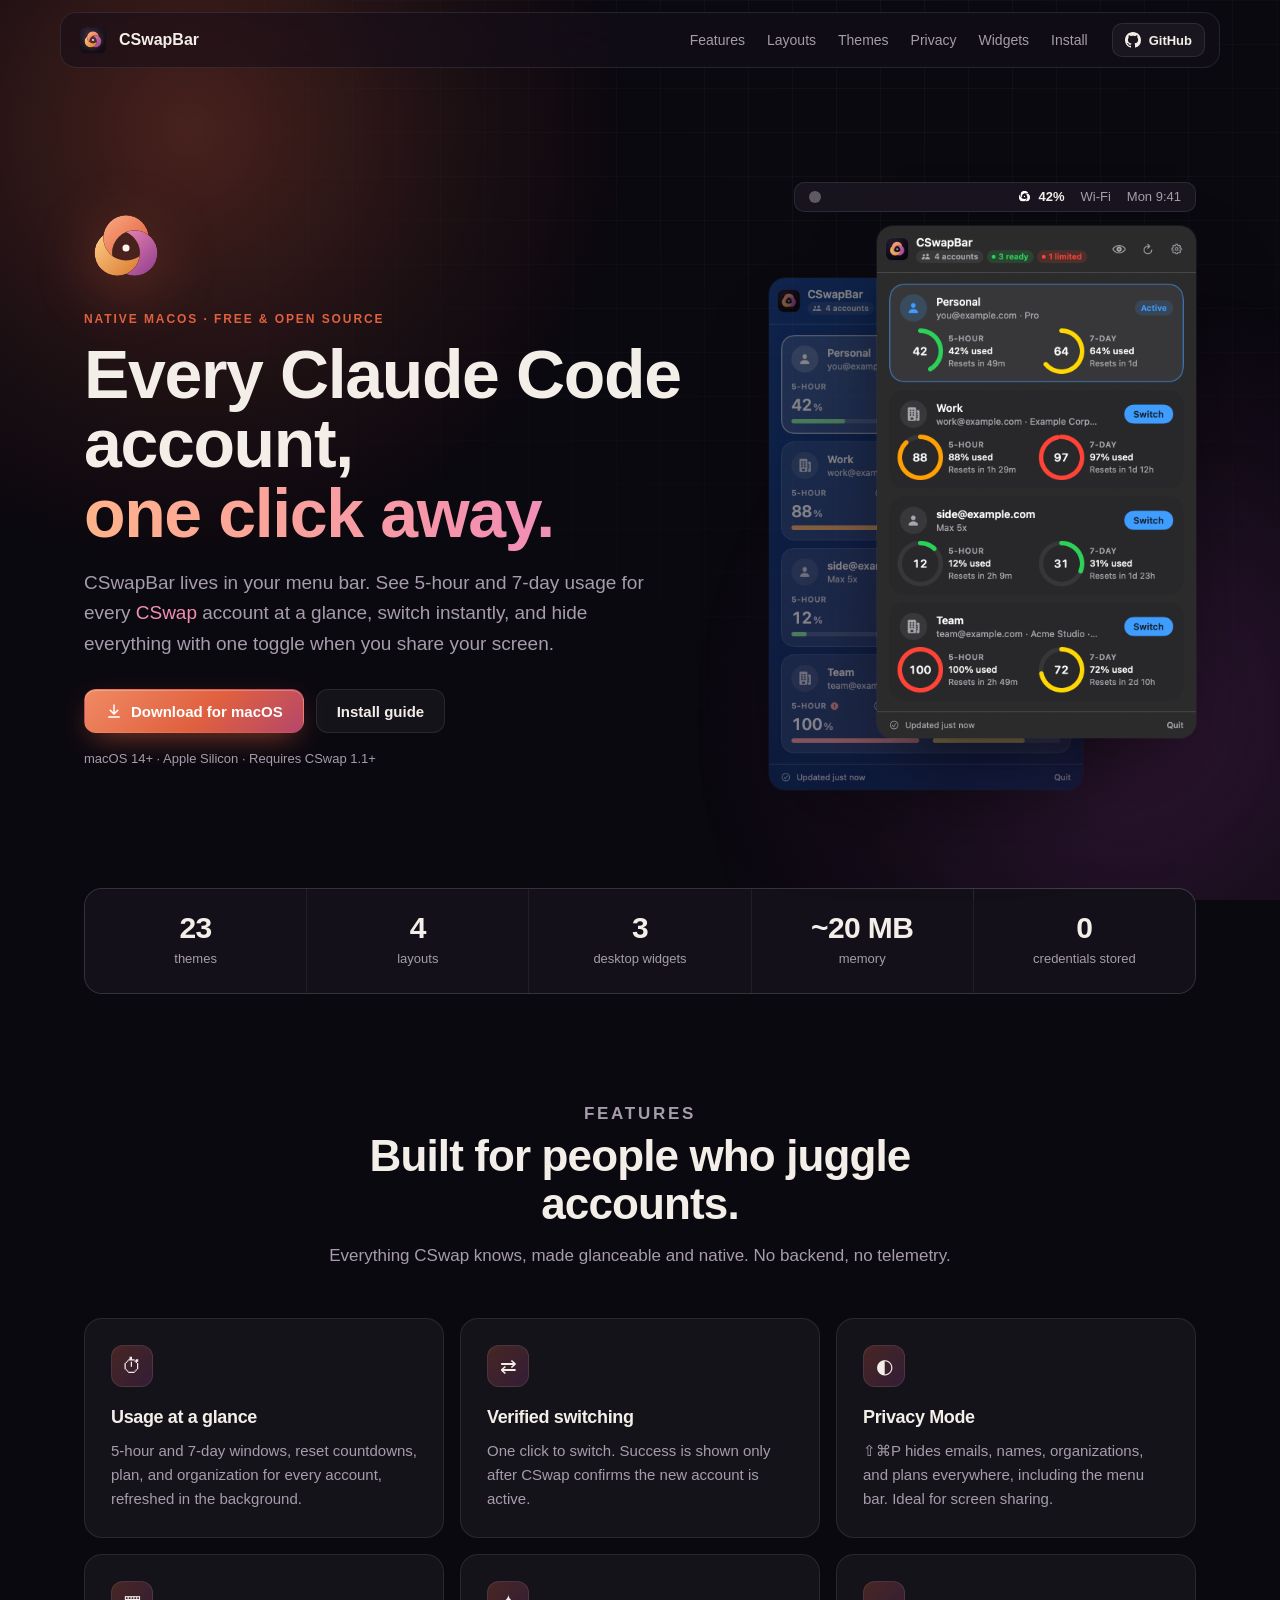
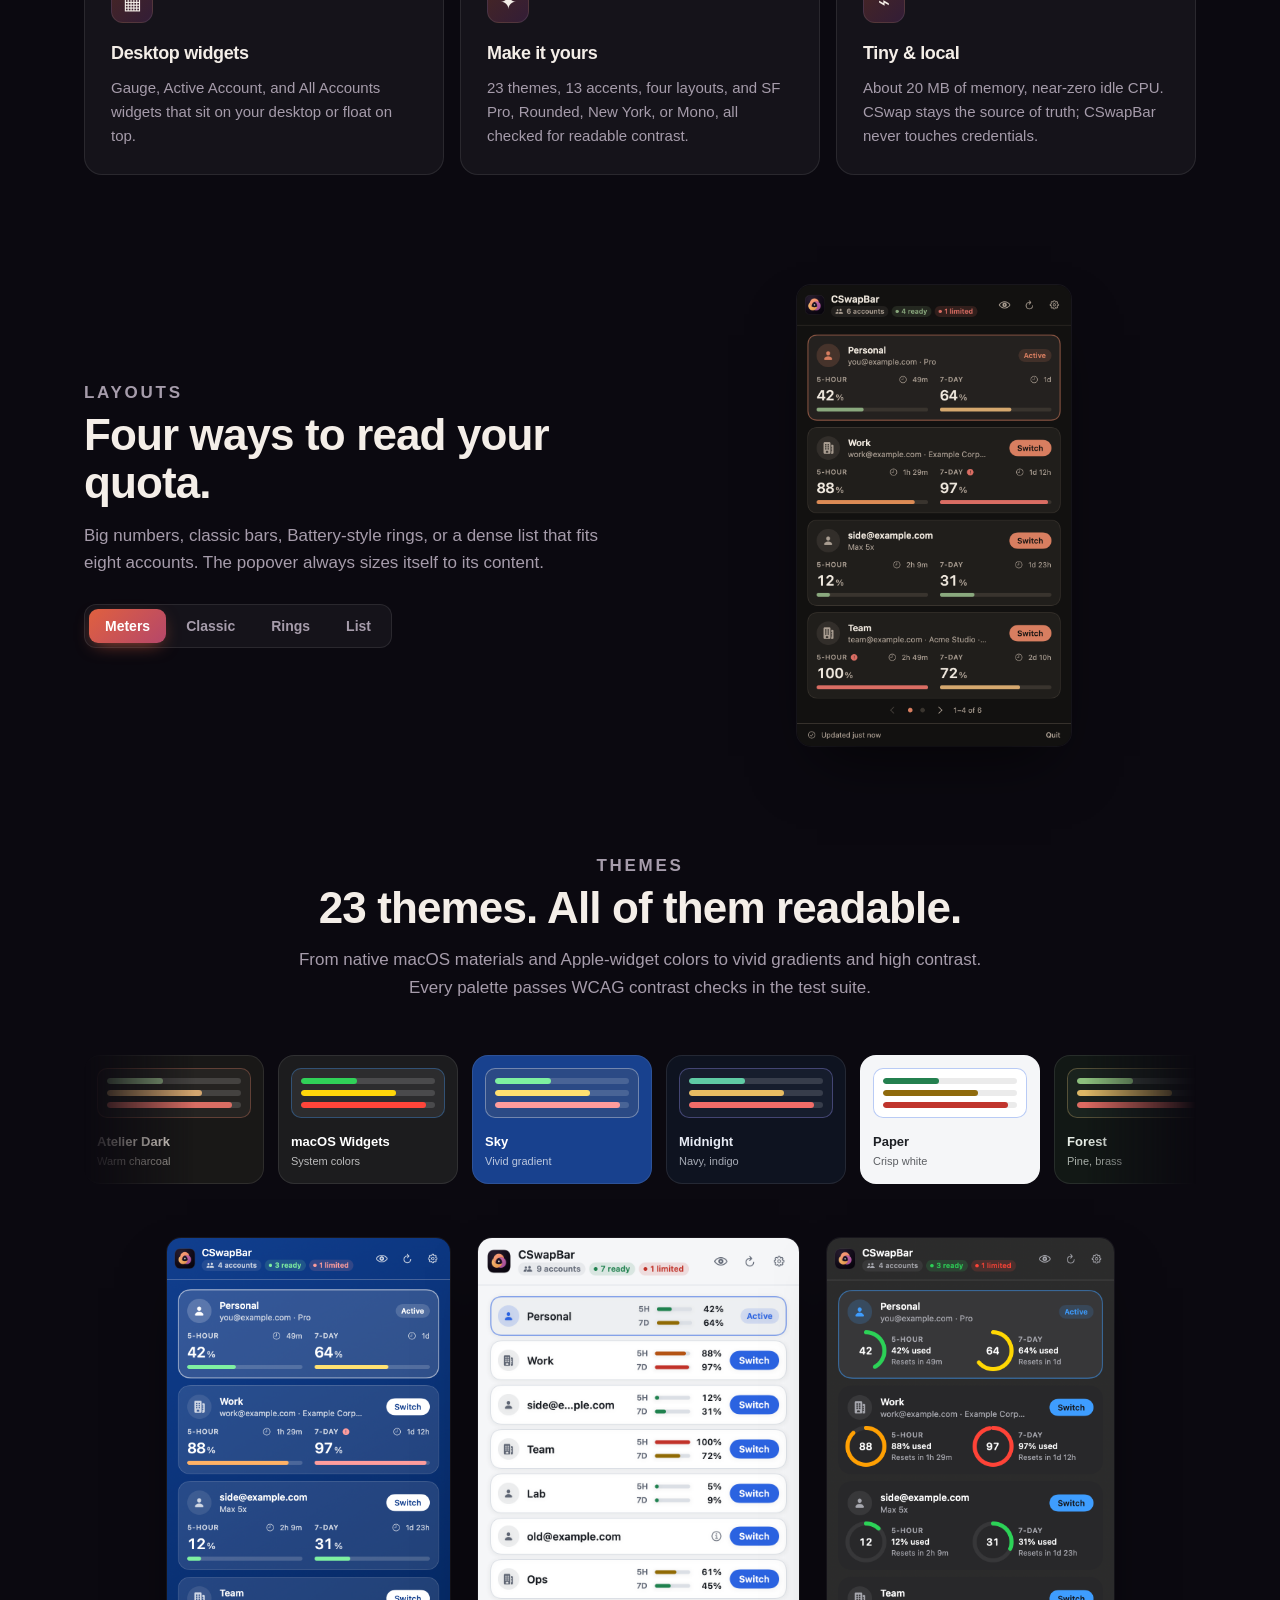
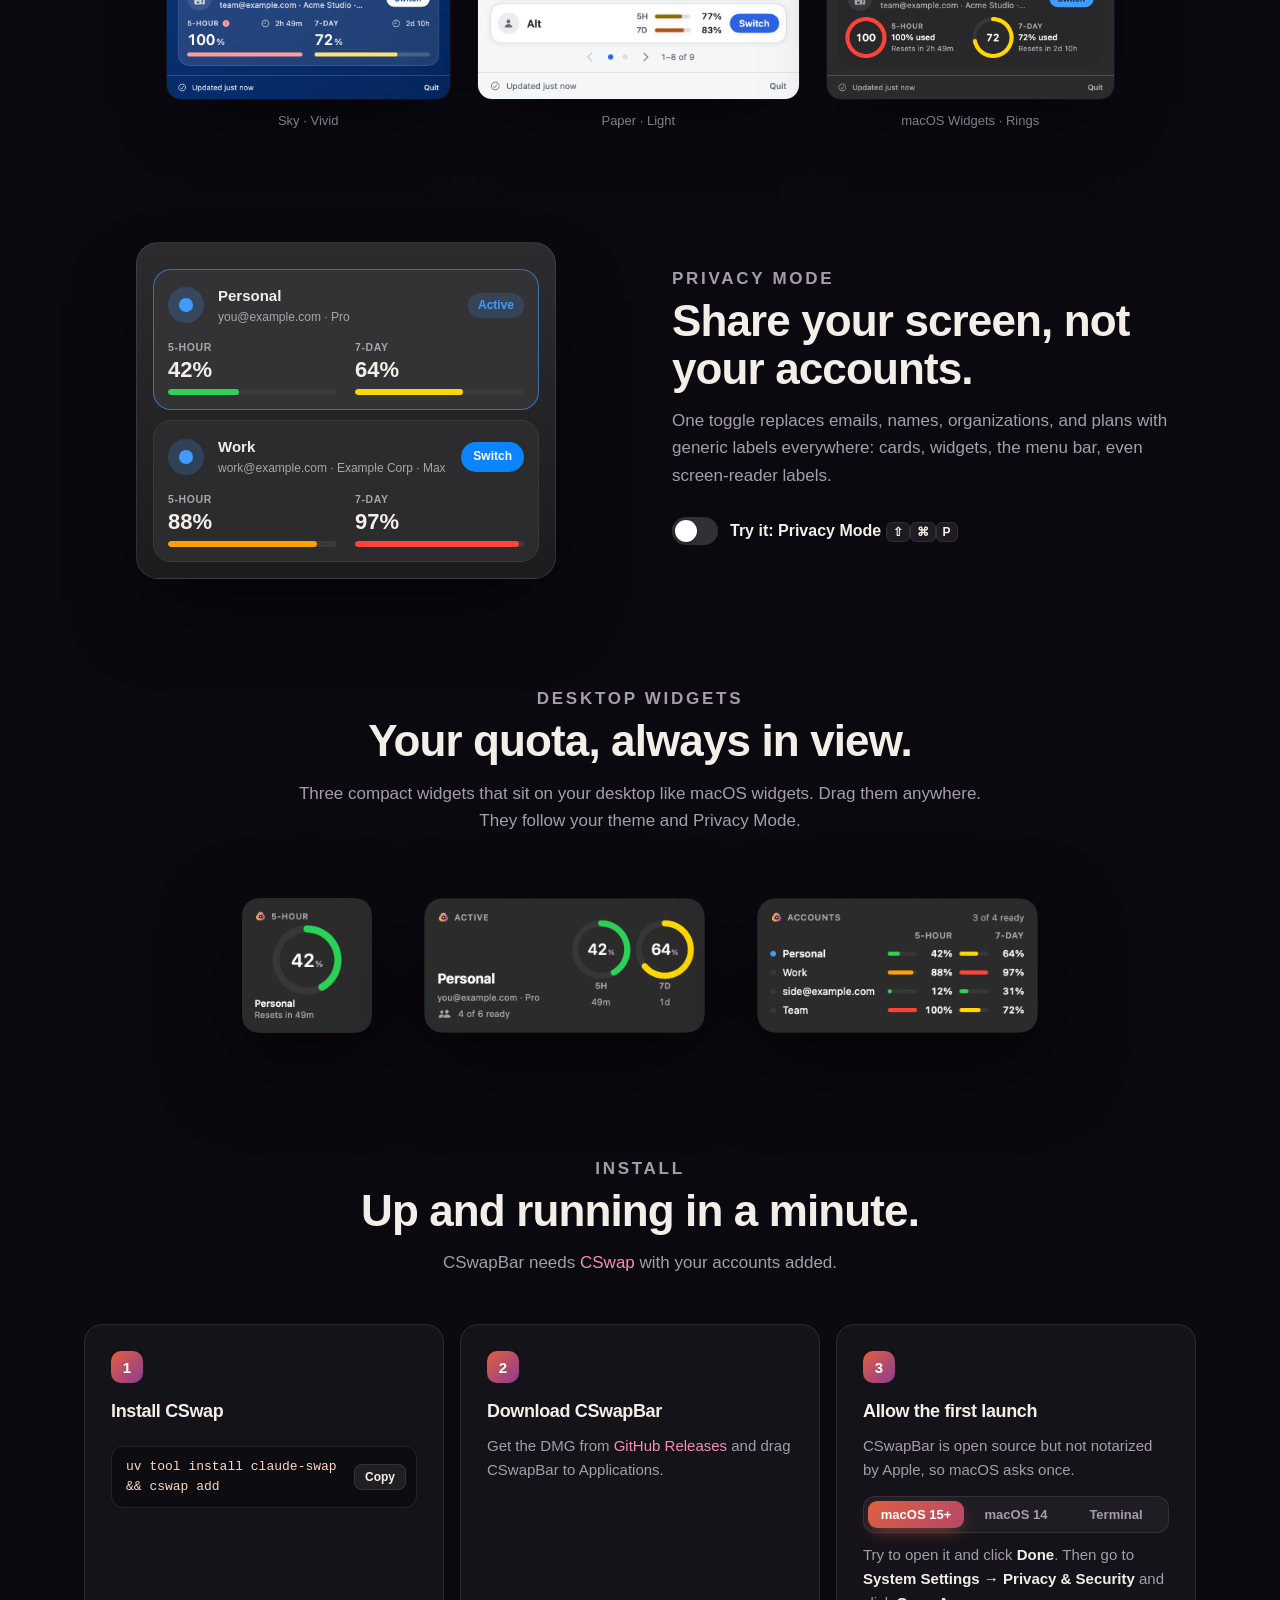
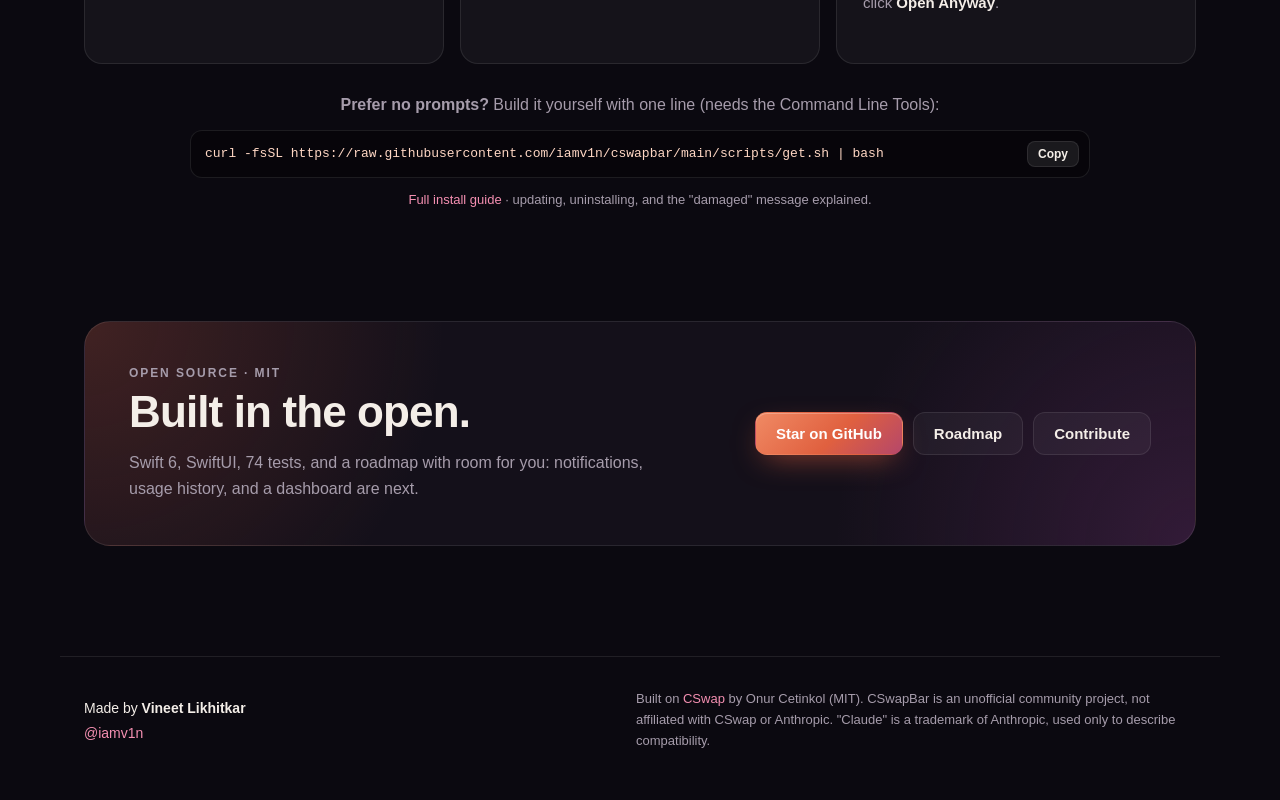
==== commit 6e46c2c0: "Use lowercase repo name (iamv1n/cswapbar) in all links" ====
--- a/docs/index.html
+++ b/docs/index.html
@@ -32,7 +32,7 @@
       <a href="#widgets">Widgets</a>
       <a href="#install">Install</a>
     </nav>
-    <a class="btn btn-ghost btn-sm" href="https://github.com/iamv1n/CSwapBar" rel="noopener">
+    <a class="btn btn-ghost btn-sm" href="https://github.com/iamv1n/cswapbar" rel="noopener">
       <svg viewBox="0 0 16 16" width="16" height="16" aria-hidden="true"><path fill="currentColor" d="M8 0C3.58 0 0 3.58 0 8c0 3.54 2.29 6.53 5.47 7.59.4.07.55-.17.55-.38 0-.19-.01-.82-.01-1.49-2.01.37-2.53-.49-2.69-.94-.09-.23-.48-.94-.82-1.13-.28-.15-.68-.52-.01-.53.63-.01 1.08.58 1.23.82.72 1.21 1.87.87 2.33.66.07-.52.28-.87.51-1.07-1.78-.2-3.64-.89-3.64-3.95 0-.87.31-1.59.82-2.15-.08-.2-.36-1.02.08-2.12 0 0 .67-.21 2.2.82.64-.18 1.32-.27 2-.27.68 0 1.36.09 2 .27 1.53-1.04 2.2-.82 2.2-.82.44 1.1.16 1.92.08 2.12.51.56.82 1.27.82 2.15 0 3.07-1.87 3.75-3.65 3.95.29.25.54.73.54 1.48 0 1.07-.01 1.93-.01 2.2 0 .21.15.46.55.38A8.013 8.013 0 0016 8c0-4.42-3.58-8-8-8z"/></svg>
       GitHub
     </a>
@@ -64,7 +64,7 @@
         <h1>Every Claude Code account,<br><span class="gradient-text">one click away.</span></h1>
         <p class="lead">CSwapBar lives in your menu bar. See 5-hour and 7-day usage for every <a href="https://github.com/realiti4/claude-swap" rel="noopener">CSwap</a> account at a glance, switch instantly, and hide everything with one toggle when you share your screen.</p>
         <div class="cta">
-          <a class="btn btn-primary" href="https://github.com/iamv1n/CSwapBar/releases/latest" rel="noopener">
+          <a class="btn btn-primary" href="https://github.com/iamv1n/cswapbar/releases/latest" rel="noopener">
             <svg viewBox="0 0 24 24" width="18" height="18" aria-hidden="true"><path fill="currentColor" d="M12 3a1 1 0 0 1 1 1v9.59l3.3-3.3a1 1 0 1 1 1.4 1.42l-5 5a1 1 0 0 1-1.4 0l-5-5a1 1 0 1 1 1.4-1.42l3.3 3.3V4a1 1 0 0 1 1-1zM5 19a1 1 0 1 0 0 2h14a1 1 0 1 0 0-2H5z"/></svg>
             Download for macOS
           </a>
@@ -241,7 +241,7 @@
         <li class="step reveal">
           <span class="step-n">2</span>
           <h3>Download CSwapBar</h3>
-          <p>Get the DMG from <a href="https://github.com/iamv1n/CSwapBar/releases/latest" rel="noopener">GitHub Releases</a> and drag CSwapBar to Applications.</p>
+          <p>Get the DMG from <a href="https://github.com/iamv1n/cswapbar/releases/latest" rel="noopener">GitHub Releases</a> and drag CSwapBar to Applications.</p>
         </li>
         <li class="step reveal">
           <span class="step-n">3</span>
@@ -262,8 +262,8 @@
       </ol>
       <div class="alt-install reveal">
         <p><b>Prefer no prompts?</b> Build it yourself with one line (needs the Command Line Tools):</p>
-        <div class="code"><code>curl -fsSL https://raw.githubusercontent.com/iamv1n/CSwapBar/main/scripts/get.sh | bash</code><button class="copy" data-copy="curl -fsSL https://raw.githubusercontent.com/iamv1n/CSwapBar/main/scripts/get.sh | bash">Copy</button></div>
-        <p class="fine"><a href="https://github.com/iamv1n/CSwapBar/blob/main/docs/INSTALL.md" rel="noopener">Full install guide</a> · updating, uninstalling, and the "damaged" message explained.</p>
+        <div class="code"><code>curl -fsSL https://raw.githubusercontent.com/iamv1n/cswapbar/main/scripts/get.sh | bash</code><button class="copy" data-copy="curl -fsSL https://raw.githubusercontent.com/iamv1n/cswapbar/main/scripts/get.sh | bash">Copy</button></div>
+        <p class="fine"><a href="https://github.com/iamv1n/cswapbar/blob/main/docs/INSTALL.md" rel="noopener">Full install guide</a> · updating, uninstalling, and the "damaged" message explained.</p>
       </div>
     </section>
 
@@ -276,9 +276,9 @@
           <p>Swift 6, SwiftUI, 74 tests, and a roadmap with room for you: notifications, usage history, and a dashboard are next.</p>
         </div>
         <div class="oss-links">
-          <a class="btn btn-primary" href="https://github.com/iamv1n/CSwapBar" rel="noopener">Star on GitHub</a>
-          <a class="btn btn-ghost" href="https://github.com/iamv1n/CSwapBar/blob/main/ROADMAP.md" rel="noopener">Roadmap</a>
-          <a class="btn btn-ghost" href="https://github.com/iamv1n/CSwapBar/blob/main/CONTRIBUTING.md" rel="noopener">Contribute</a>
+          <a class="btn btn-primary" href="https://github.com/iamv1n/cswapbar" rel="noopener">Star on GitHub</a>
+          <a class="btn btn-ghost" href="https://github.com/iamv1n/cswapbar/blob/main/ROADMAP.md" rel="noopener">Roadmap</a>
+          <a class="btn btn-ghost" href="https://github.com/iamv1n/cswapbar/blob/main/CONTRIBUTING.md" rel="noopener">Contribute</a>
         </div>
       </div>
     </section>
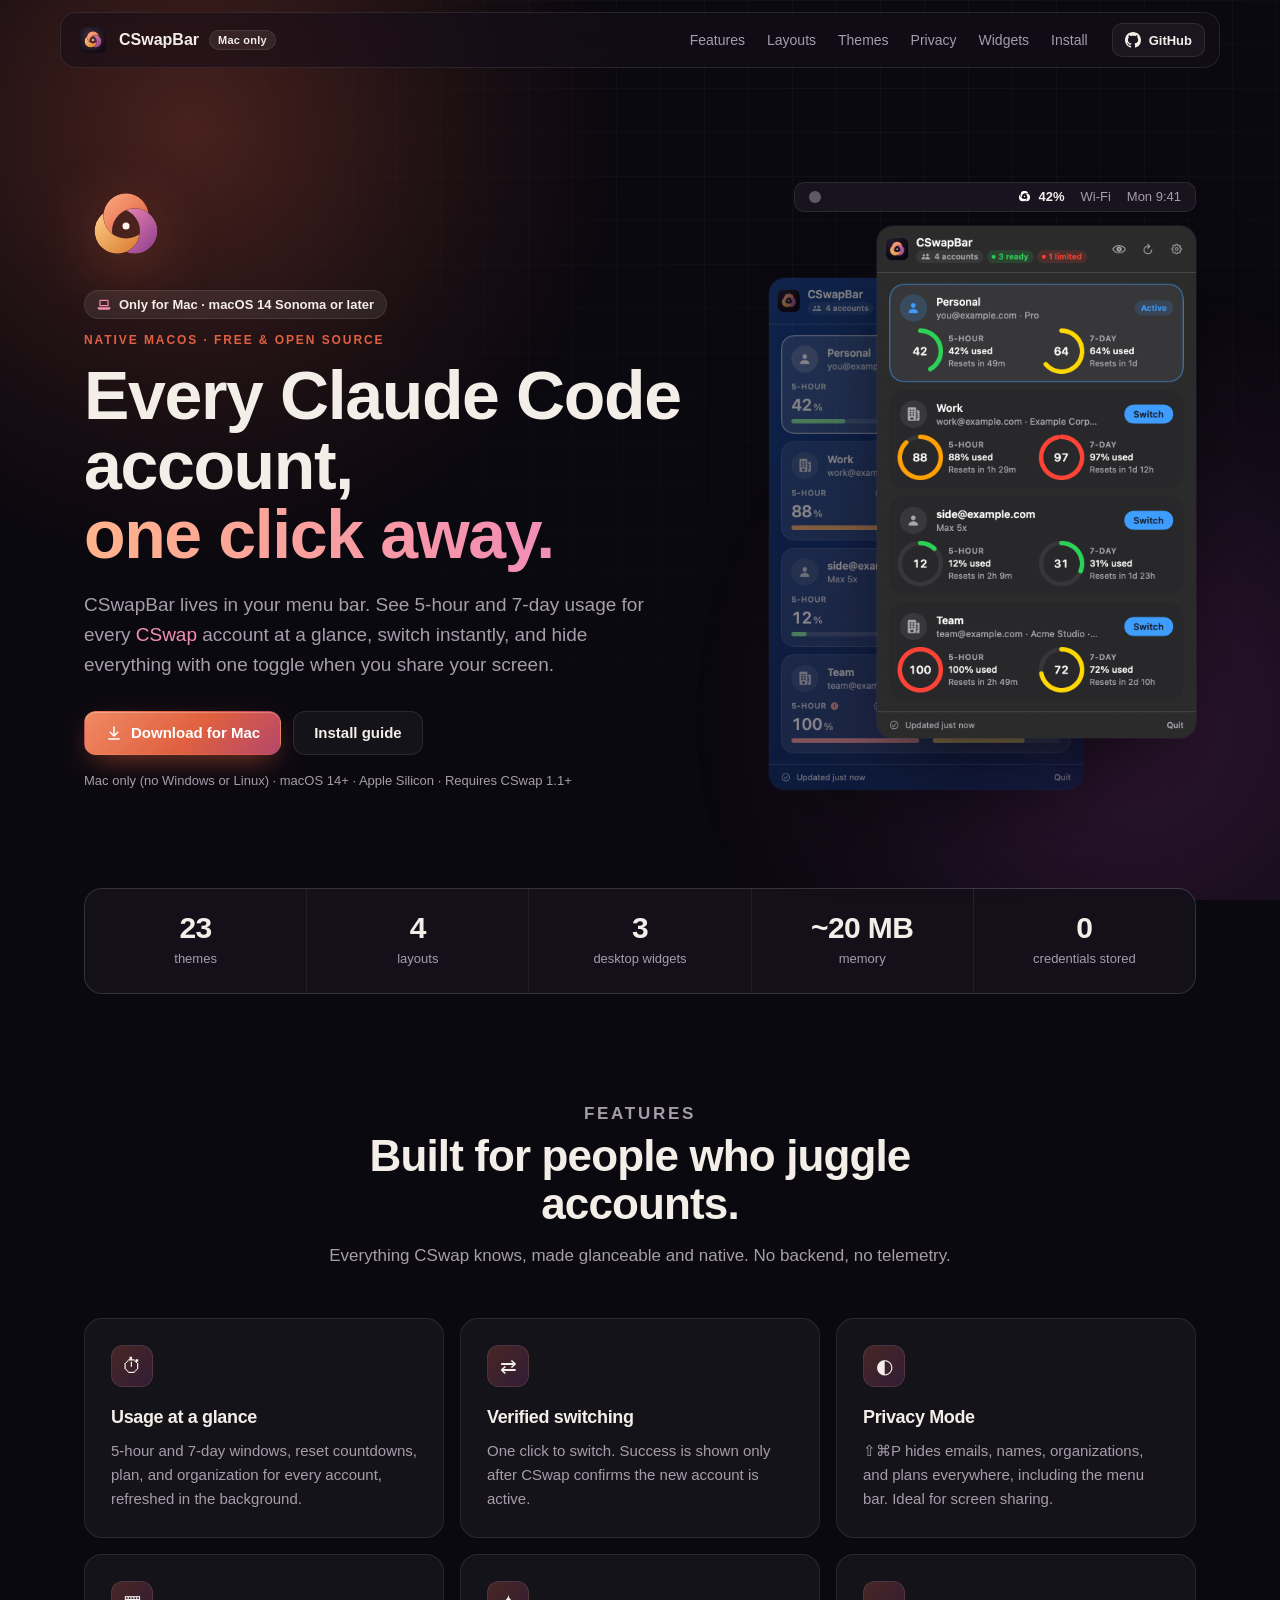
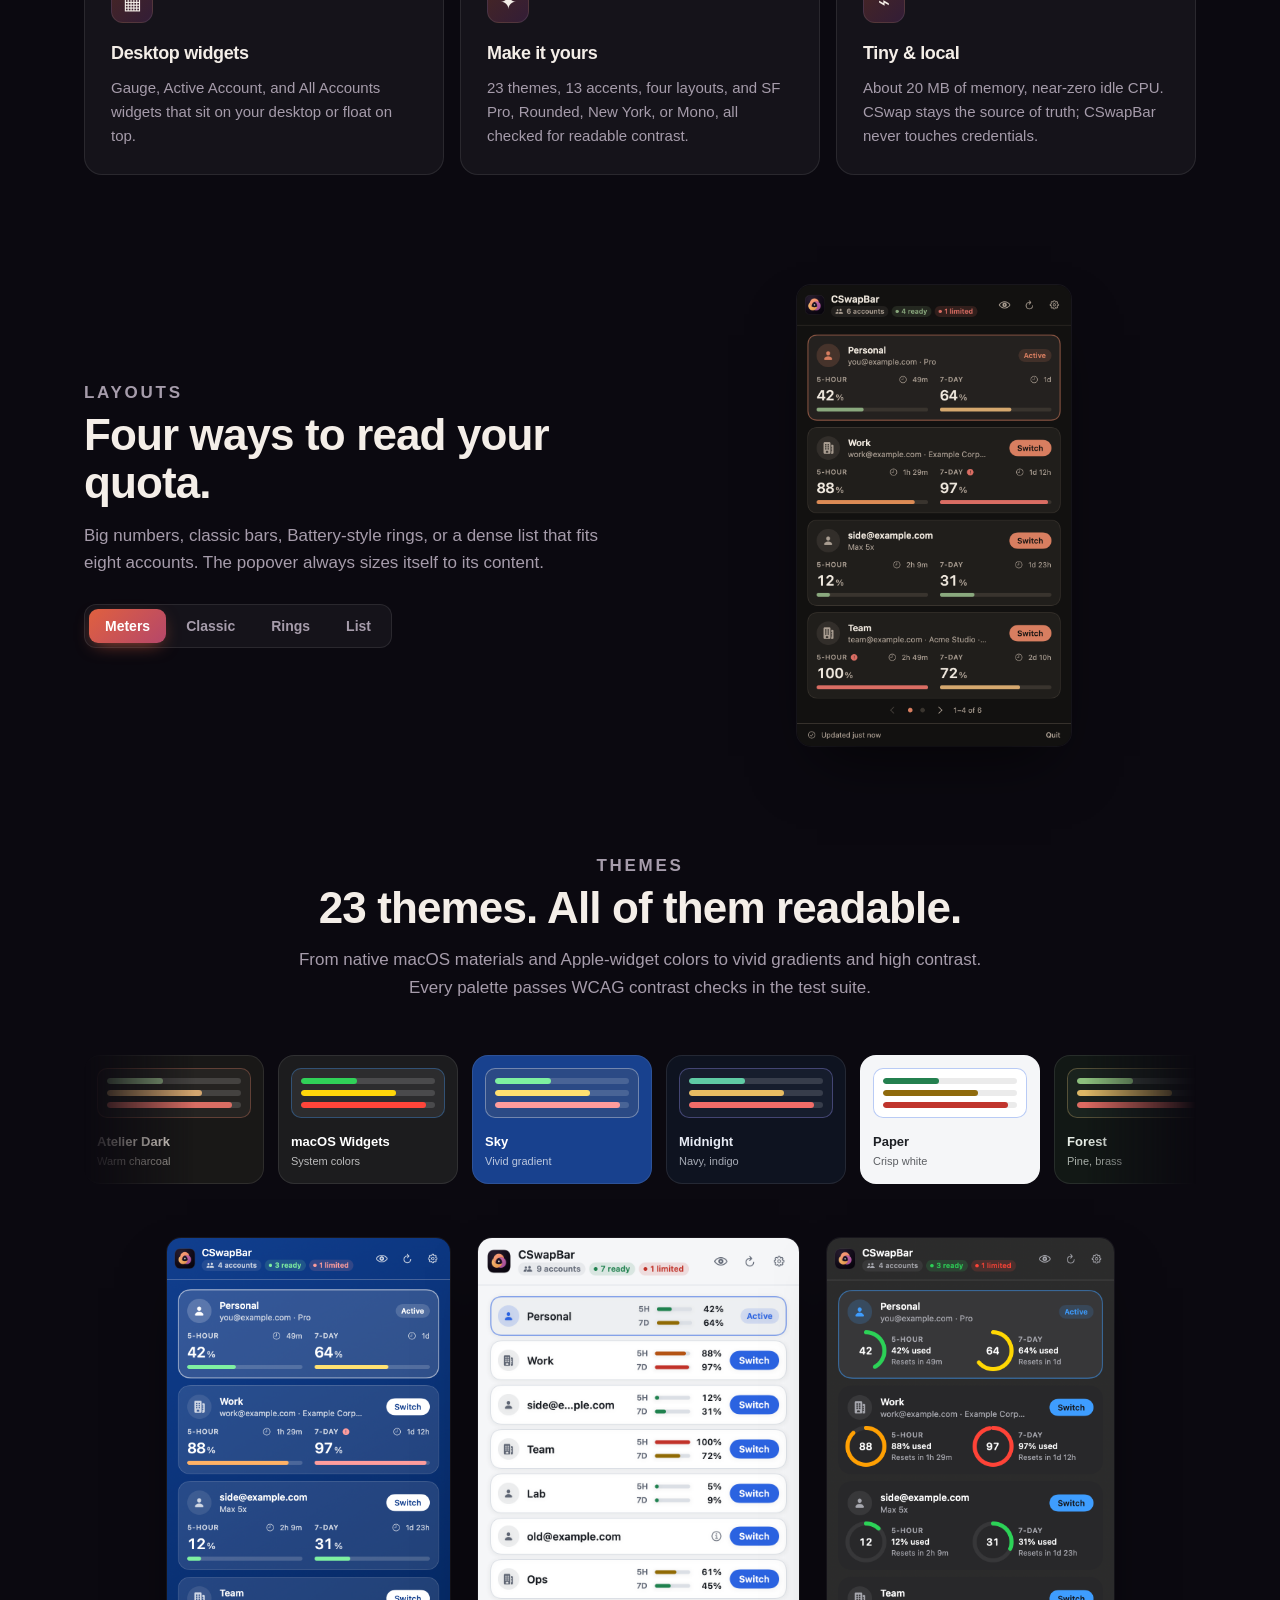
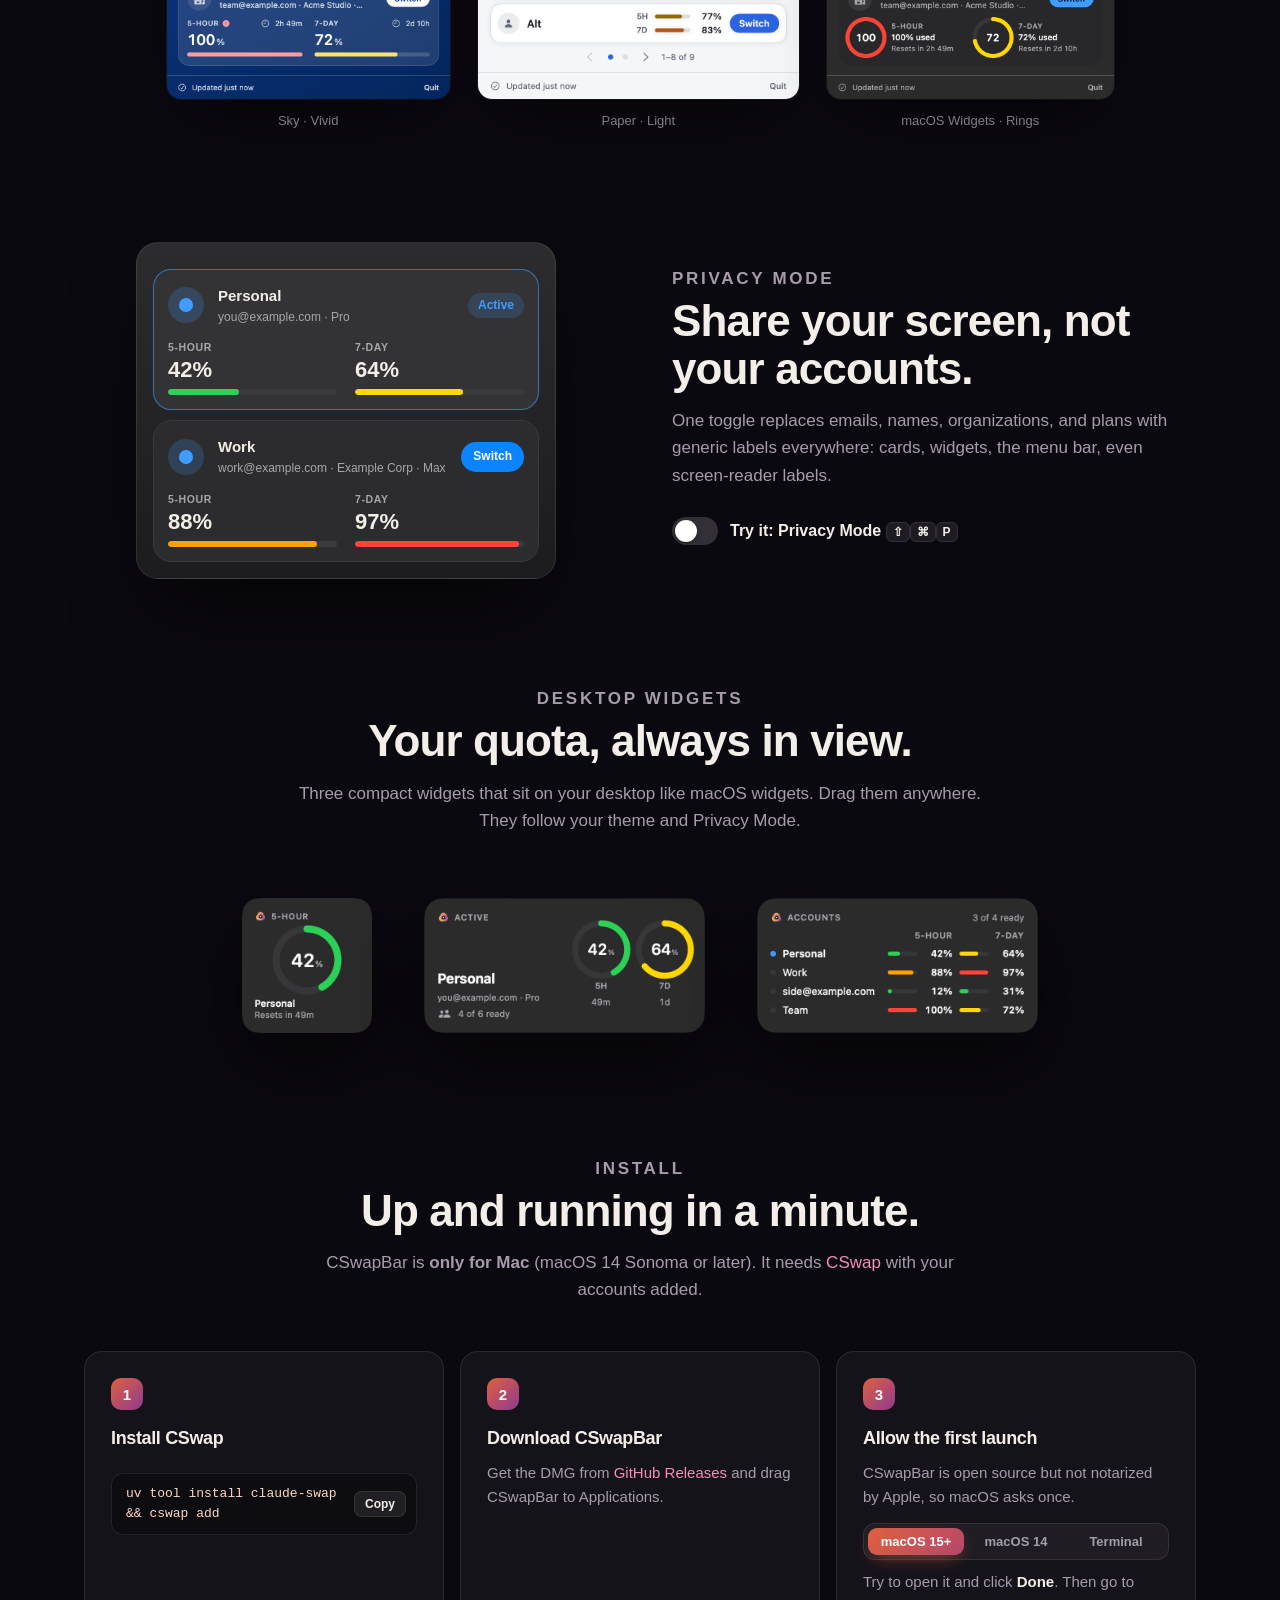
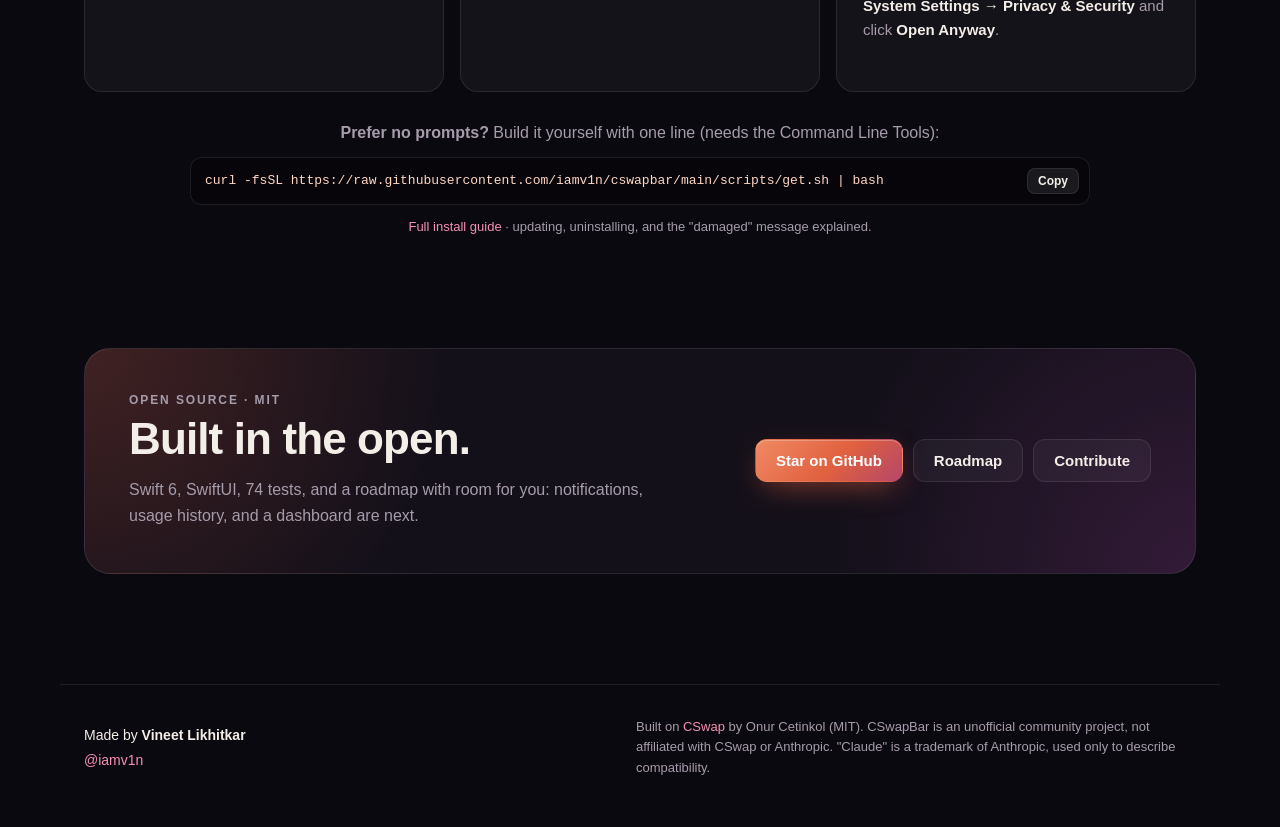
==== commit 09db6712: "Website: say clearly that CSwapBar is only for Mac" ====
--- a/docs/index.html
+++ b/docs/index.html
@@ -3,14 +3,14 @@
 <head>
   <meta charset="utf-8">
   <meta name="viewport" content="width=device-width, initial-scale=1">
-  <title>CSwapBar · Every Claude Code account, one click away</title>
-  <meta name="description" content="A native macOS menu-bar app for CSwap. See 5-hour and 7-day usage for every Claude Code account, switch in one click, and hide it all with Privacy Mode. Free and open source.">
+  <title>CSwapBar for Mac · Every Claude Code account, one click away</title>
+  <meta name="description" content="A native menu-bar app for CSwap, only for Mac (macOS 14+). See 5-hour and 7-day usage for every Claude Code account, switch in one click, and hide it all with Privacy Mode. Free and open source.">
   <meta name="theme-color" content="#0D0A11">
   <meta property="og:title" content="CSwapBar">
-  <meta property="og:description" content="Every Claude Code account, one click away in your macOS menu bar.">
+  <meta property="og:description" content="Every Claude Code account, one click away in your Mac menu bar. Only for macOS.">
   <meta property="og:image" content="images/logo.png">
   <link rel="icon" href="brand/icon.svg" type="image/svg+xml">
-  <link rel="stylesheet" href="styles.css?v=6">
+  <link rel="stylesheet" href="styles.css?v=7">
 </head>
 <body>
   <div class="ambient" aria-hidden="true">
@@ -23,6 +23,7 @@
     <a class="brand" href="#top" aria-label="CSwapBar home">
       <img src="brand/icon.svg" alt="" width="32" height="32">
       <span>CSwapBar</span>
+      <span class="mac-tag">Mac only</span>
     </a>
     <nav aria-label="Primary">
       <a href="#features">Features</a>
@@ -60,17 +61,18 @@
             <circle class="core" cx="50" cy="50" r="4.2" fill="#FFF4EC"/>
           </svg>
         </div>
+        <p class="mac-pill"><svg viewBox="0 0 24 24" width="14" height="14" aria-hidden="true"><path fill="currentColor" d="M4 5a2 2 0 0 1 2-2h12a2 2 0 0 1 2 2v9H4V5zm2 0v7h12V5H6zM1 16h22v1a3 3 0 0 1-3 3H4a3 3 0 0 1-3-3v-1z"/></svg>Only for Mac · macOS 14 Sonoma or later</p>
         <p class="eyebrow">Native macOS · Free & open source</p>
         <h1>Every Claude Code account,<br><span class="gradient-text">one click away.</span></h1>
         <p class="lead">CSwapBar lives in your menu bar. See 5-hour and 7-day usage for every <a href="https://github.com/realiti4/claude-swap" rel="noopener">CSwap</a> account at a glance, switch instantly, and hide everything with one toggle when you share your screen.</p>
         <div class="cta">
           <a class="btn btn-primary" href="https://github.com/iamv1n/cswapbar/releases/latest" rel="noopener">
             <svg viewBox="0 0 24 24" width="18" height="18" aria-hidden="true"><path fill="currentColor" d="M12 3a1 1 0 0 1 1 1v9.59l3.3-3.3a1 1 0 1 1 1.4 1.42l-5 5a1 1 0 0 1-1.4 0l-5-5a1 1 0 1 1 1.4-1.42l3.3 3.3V4a1 1 0 0 1 1-1zM5 19a1 1 0 1 0 0 2h14a1 1 0 1 0 0-2H5z"/></svg>
-            Download for macOS
+            Download for Mac
           </a>
           <a class="btn btn-ghost" href="#install">Install guide</a>
         </div>
-        <p class="fine">macOS 14+ · Apple Silicon · Requires CSwap 1.1+</p>
+        <p class="fine">Mac only (no Windows or Linux) · macOS 14+ · Apple Silicon · Requires CSwap 1.1+</p>
       </div>
       <div class="hero-visual">
         <div class="menubar-mock" aria-hidden="true">
@@ -230,7 +232,7 @@
       <header class="section-head reveal">
         <p class="eyebrow">Install</p>
         <h2>Up and running in a minute.</h2>
-        <p>CSwapBar needs <a href="https://github.com/realiti4/claude-swap" rel="noopener">CSwap</a> with your accounts added.</p>
+        <p>CSwapBar is <b>only for Mac</b> (macOS 14 Sonoma or later). It needs <a href="https://github.com/realiti4/claude-swap" rel="noopener">CSwap</a> with your accounts added.</p>
       </header>
       <ol class="steps">
         <li class="step reveal">
--- a/docs/styles.css
+++ b/docs/styles.css
@@ -80,6 +80,18 @@
 }
 .brand { display: flex; align-items: center; gap: 10px; color: var(--text); font: 700 16px var(--font-display); }
 .brand:hover { text-decoration: none; }
+.mac-tag {
+  padding: 3px 8px; border-radius: 999px; white-space: nowrap;
+  font: 600 11px var(--font); letter-spacing: 0.02em; color: var(--text);
+  background: var(--surface-2); border: 1px solid var(--border);
+}
+.mac-pill {
+  display: inline-flex; align-items: center; gap: 8px; margin-bottom: 14px;
+  padding: 6px 12px; border-radius: 999px; max-width: 100%;
+  font: 600 13px var(--font); color: var(--text);
+  background: var(--surface-2); border: 1px solid var(--border);
+}
+.mac-pill svg { flex: none; color: var(--accent-2); }
 .nav nav { display: flex; gap: 22px; margin-left: auto; }
 .nav nav a { color: var(--muted); font-size: 14px; font-weight: 500; }
 .nav nav a:hover { color: var(--text); text-decoration: none; }
@@ -363,7 +375,7 @@
   .hero-visual .shot-back { left: -10px; }
   .cards { grid-template-columns: 1fr 1fr; }
   :root { --shot-h: 440px; --hero-h: 520px; }
-  .steps { grid-template-columns: 1fr; max-width: 620px; margin: 0 auto; }
+  .steps { grid-template-columns: minmax(0, 1fr); max-width: 620px; margin: 0 auto; }
   .nav nav { display: none; }
   .nav .btn { margin-left: auto; }
   .section { padding-top: 90px; }
@@ -408,6 +420,9 @@
 @media (max-width: 380px) {
   .hero h1 { font-size: 34px; }
   .tabs button { font-size: 12px; }
+  .mac-tag { display: none; }
+  .tabs.small { max-width: 100%; }
+  .tabs.small button { padding-left: 9px; padding-right: 9px; }
 }
 
 /* ── Reduced motion ─────────────────────────────────────── */
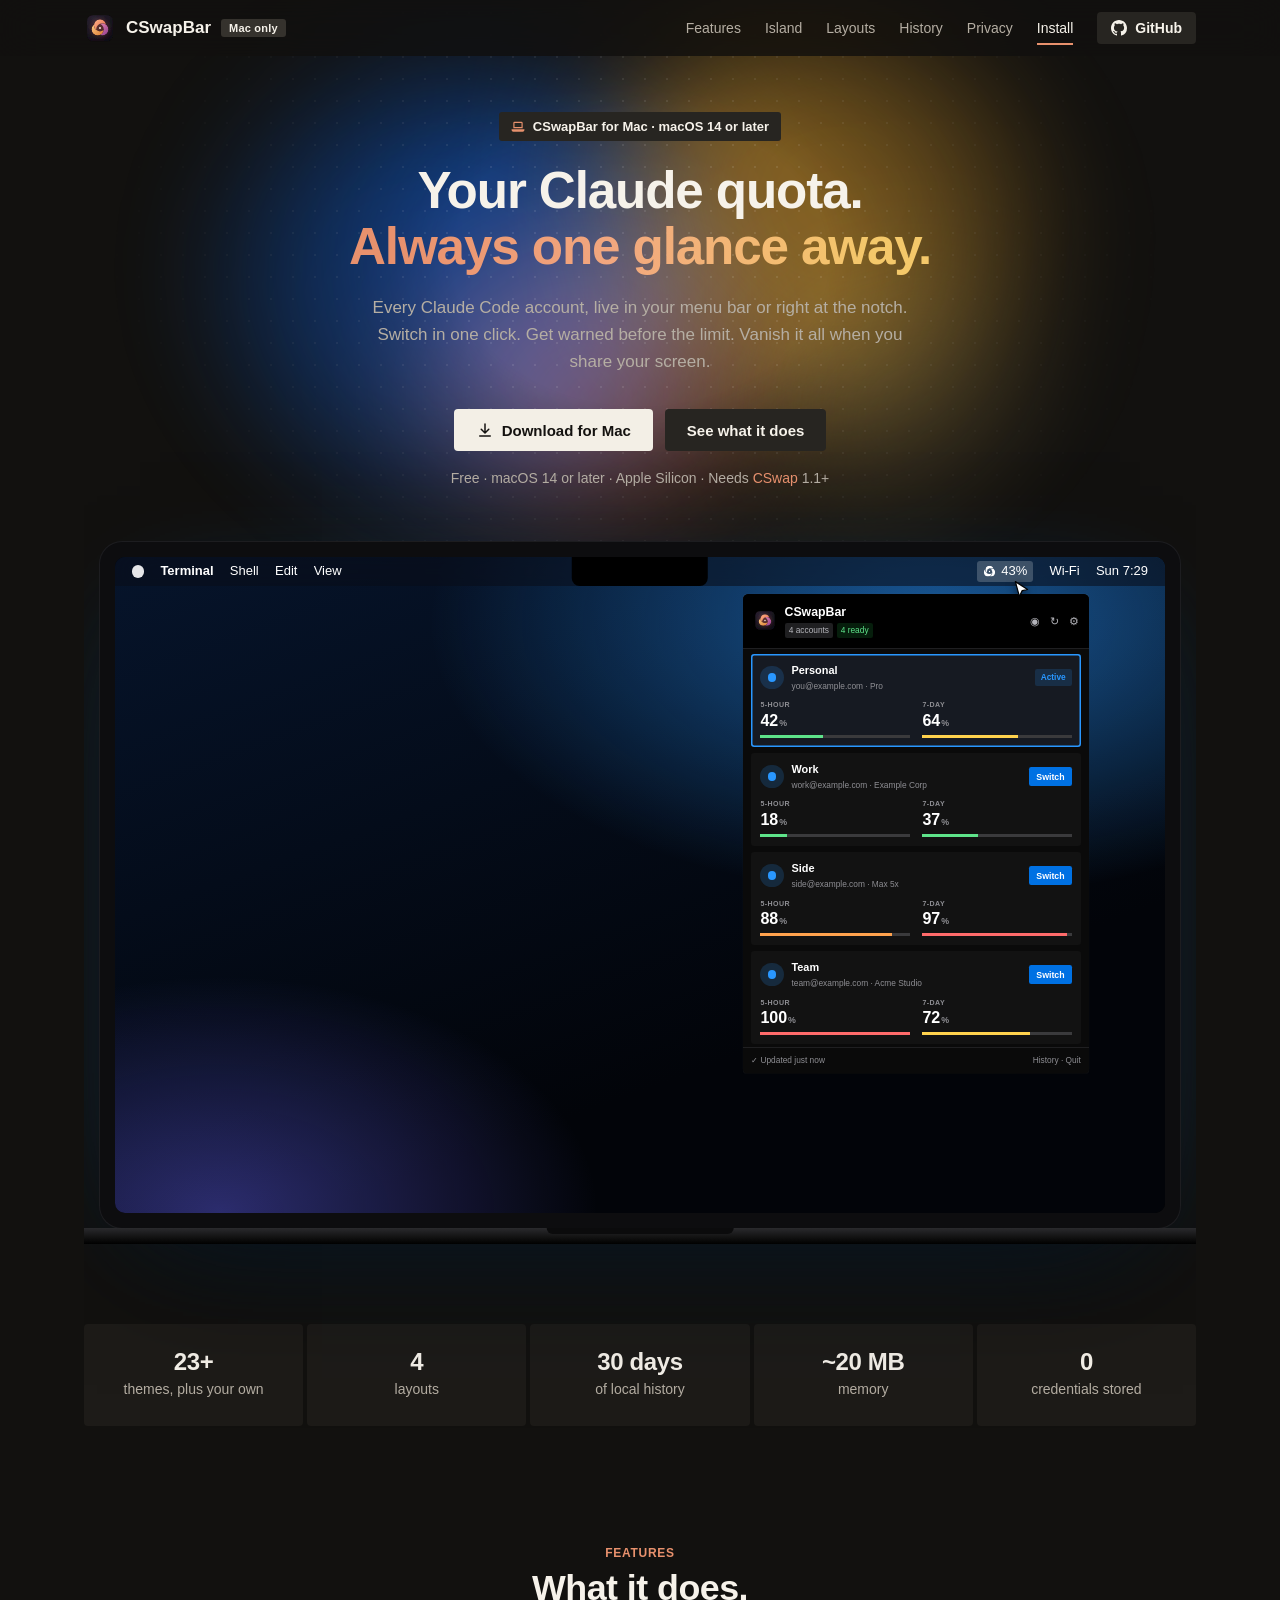
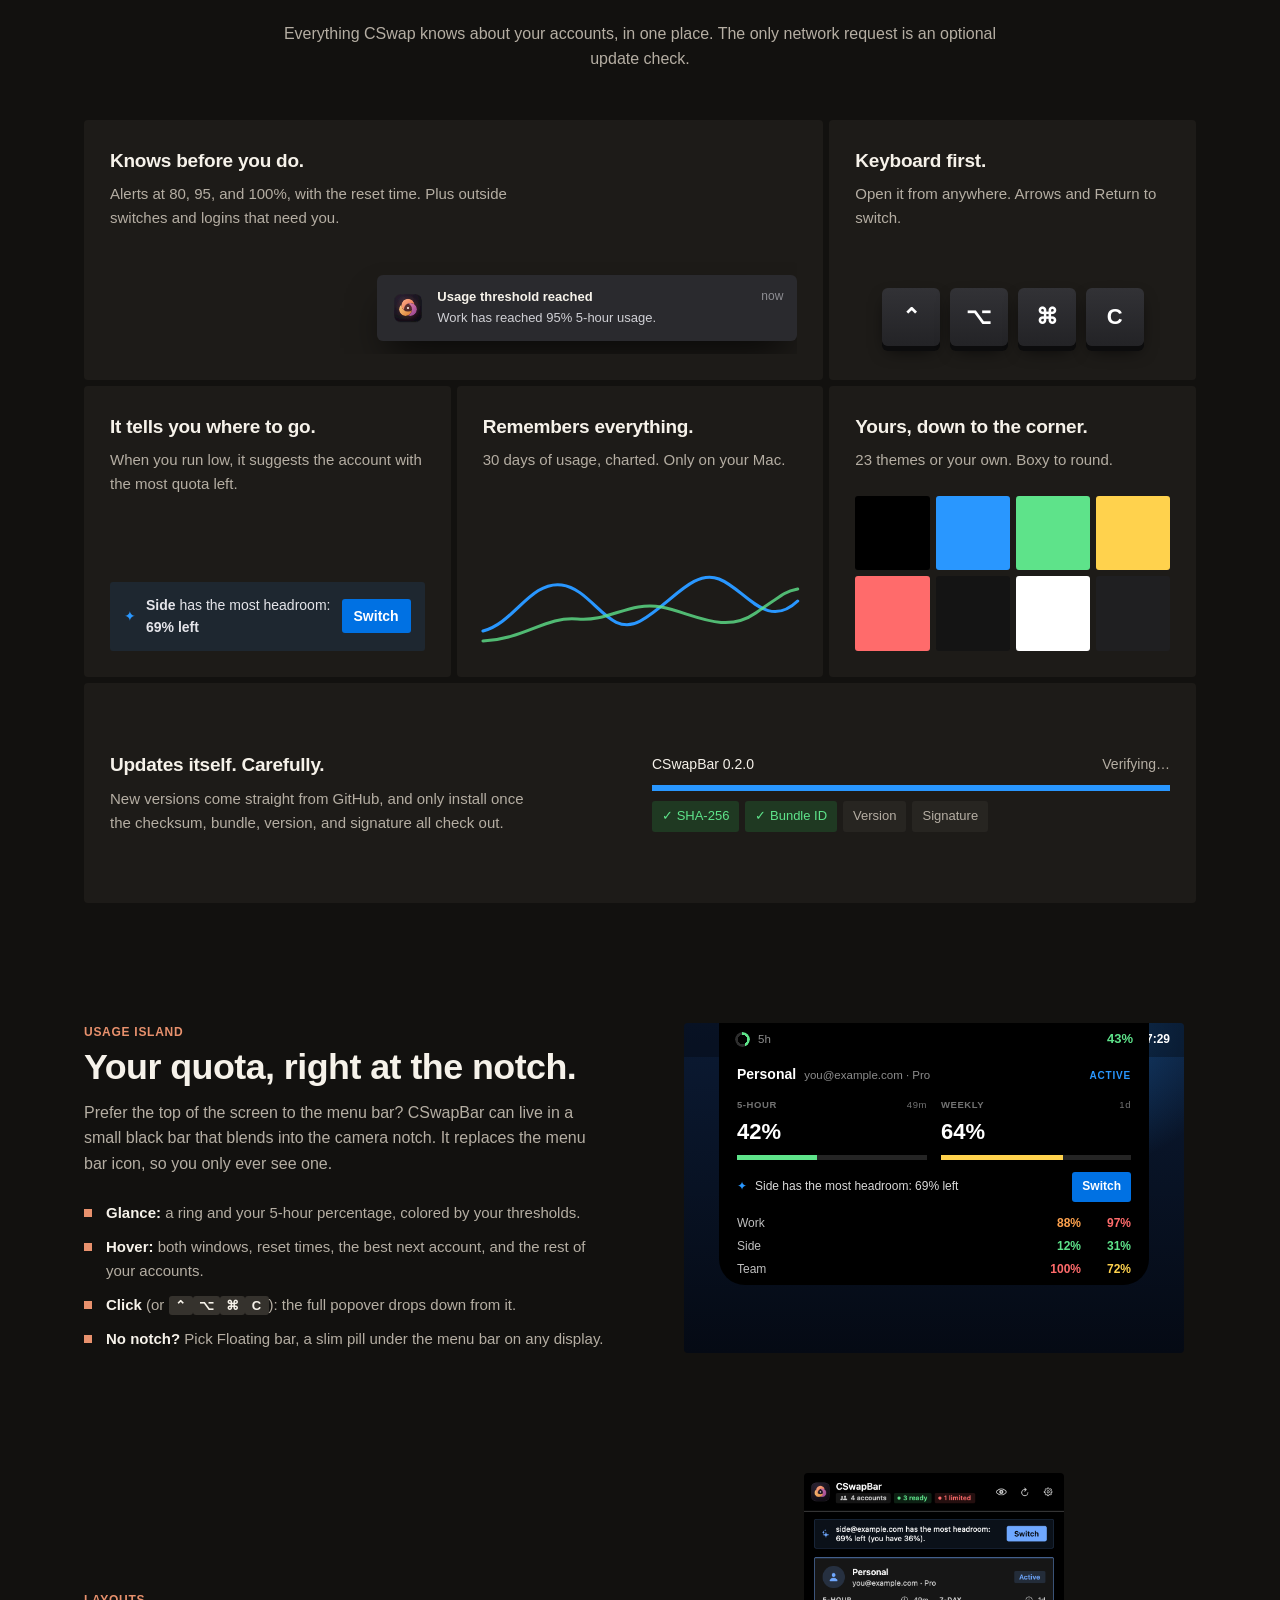
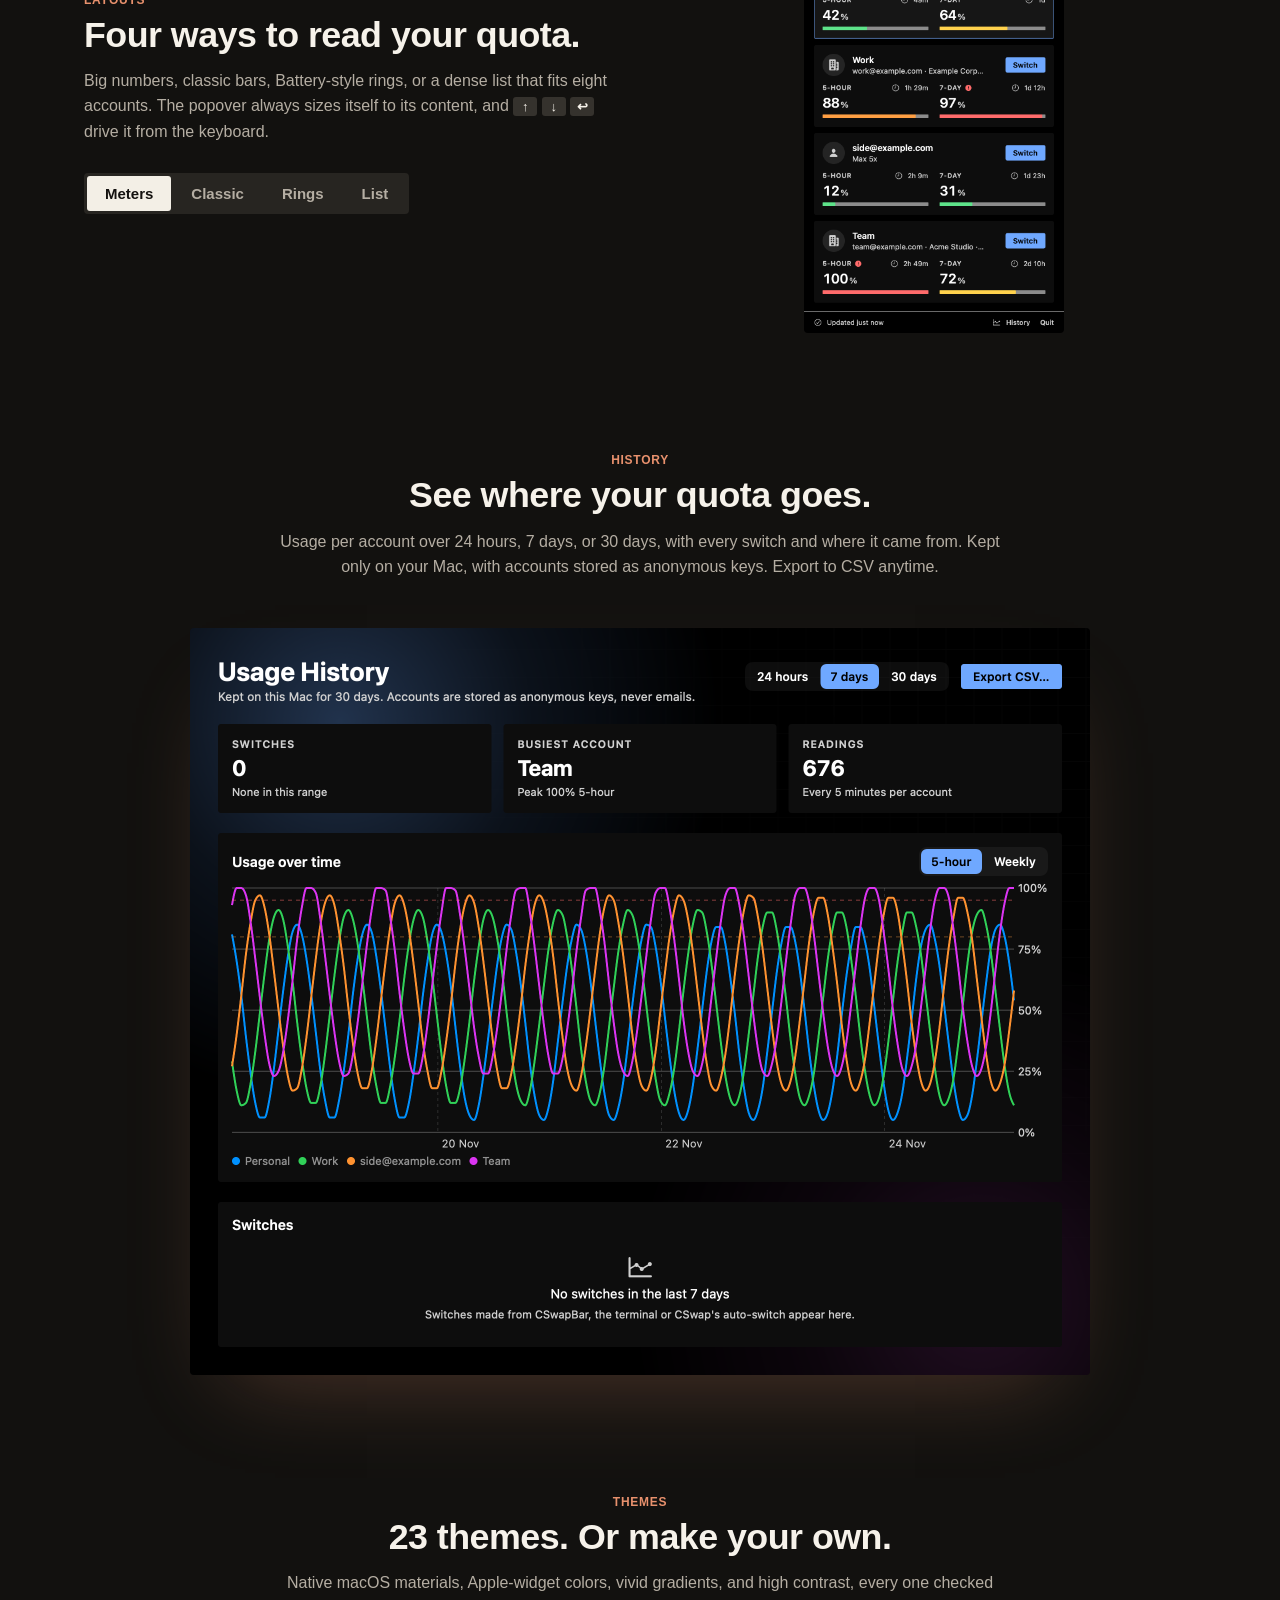
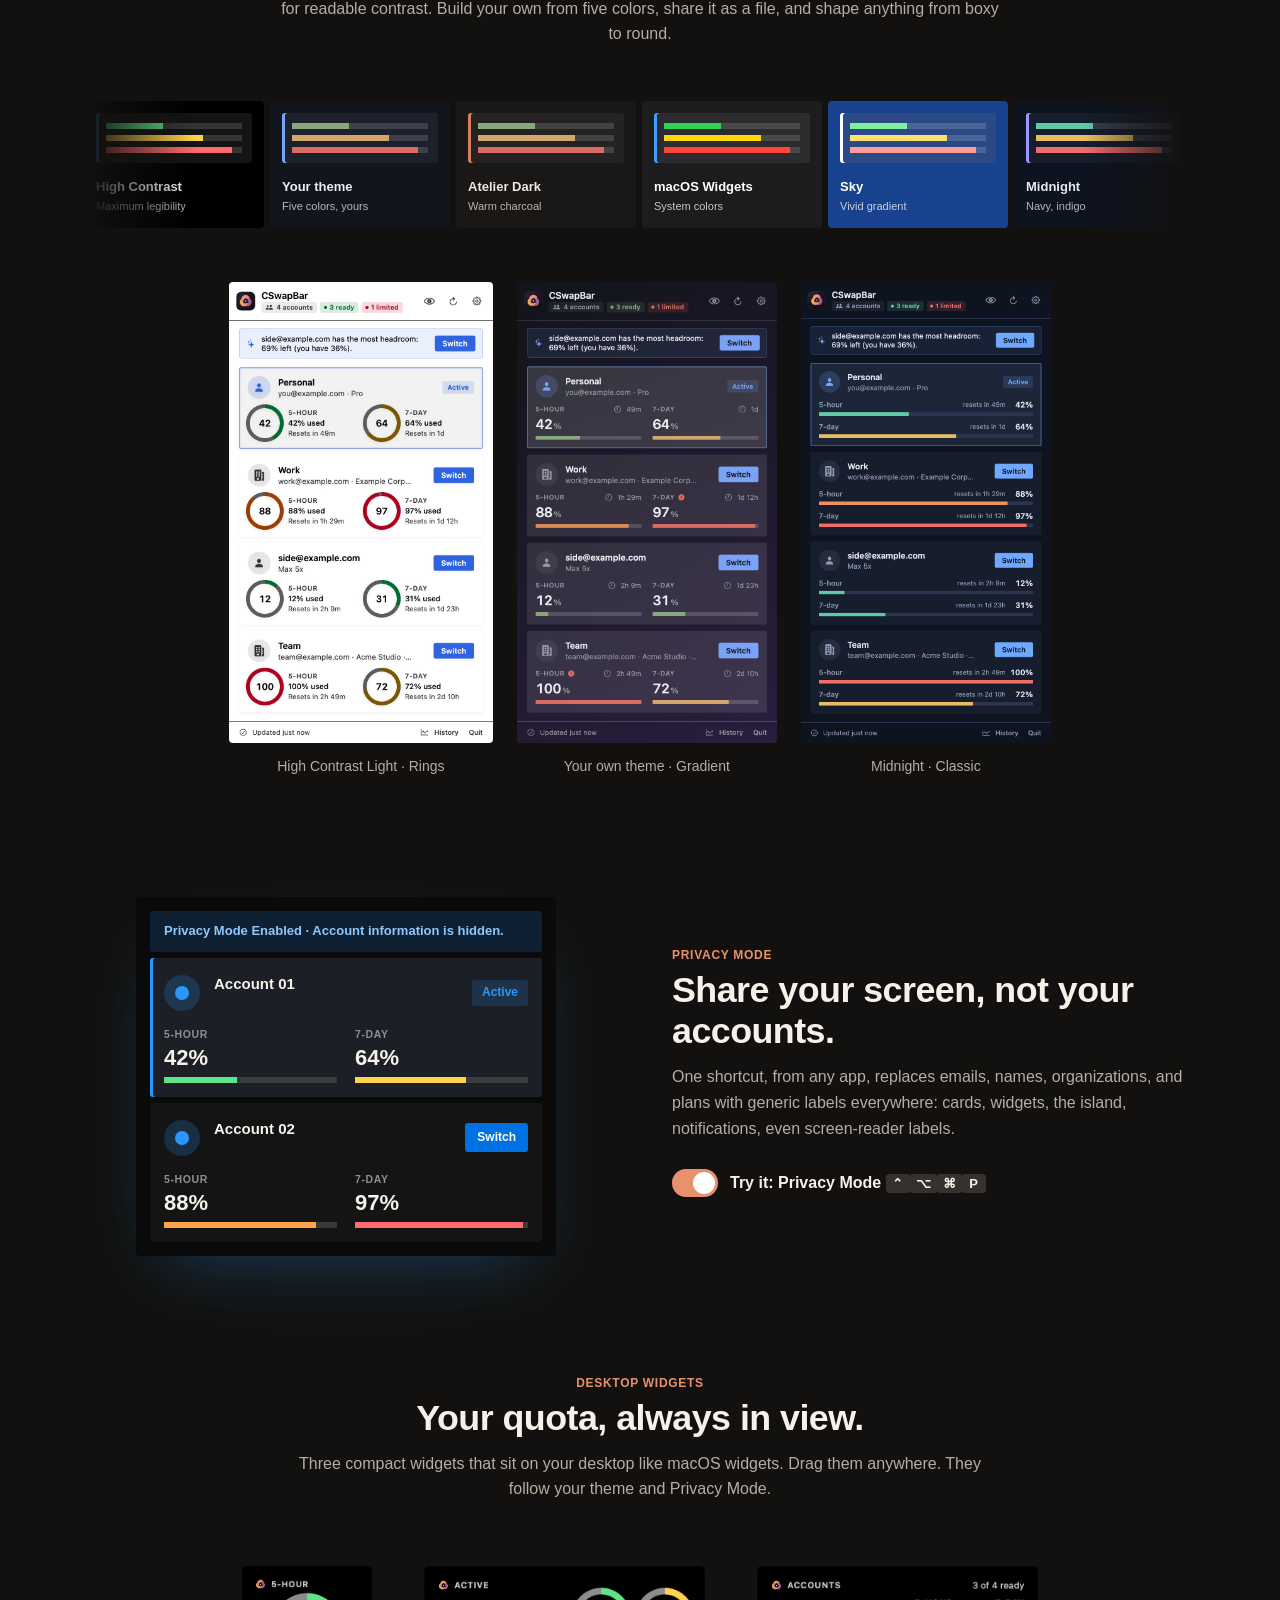
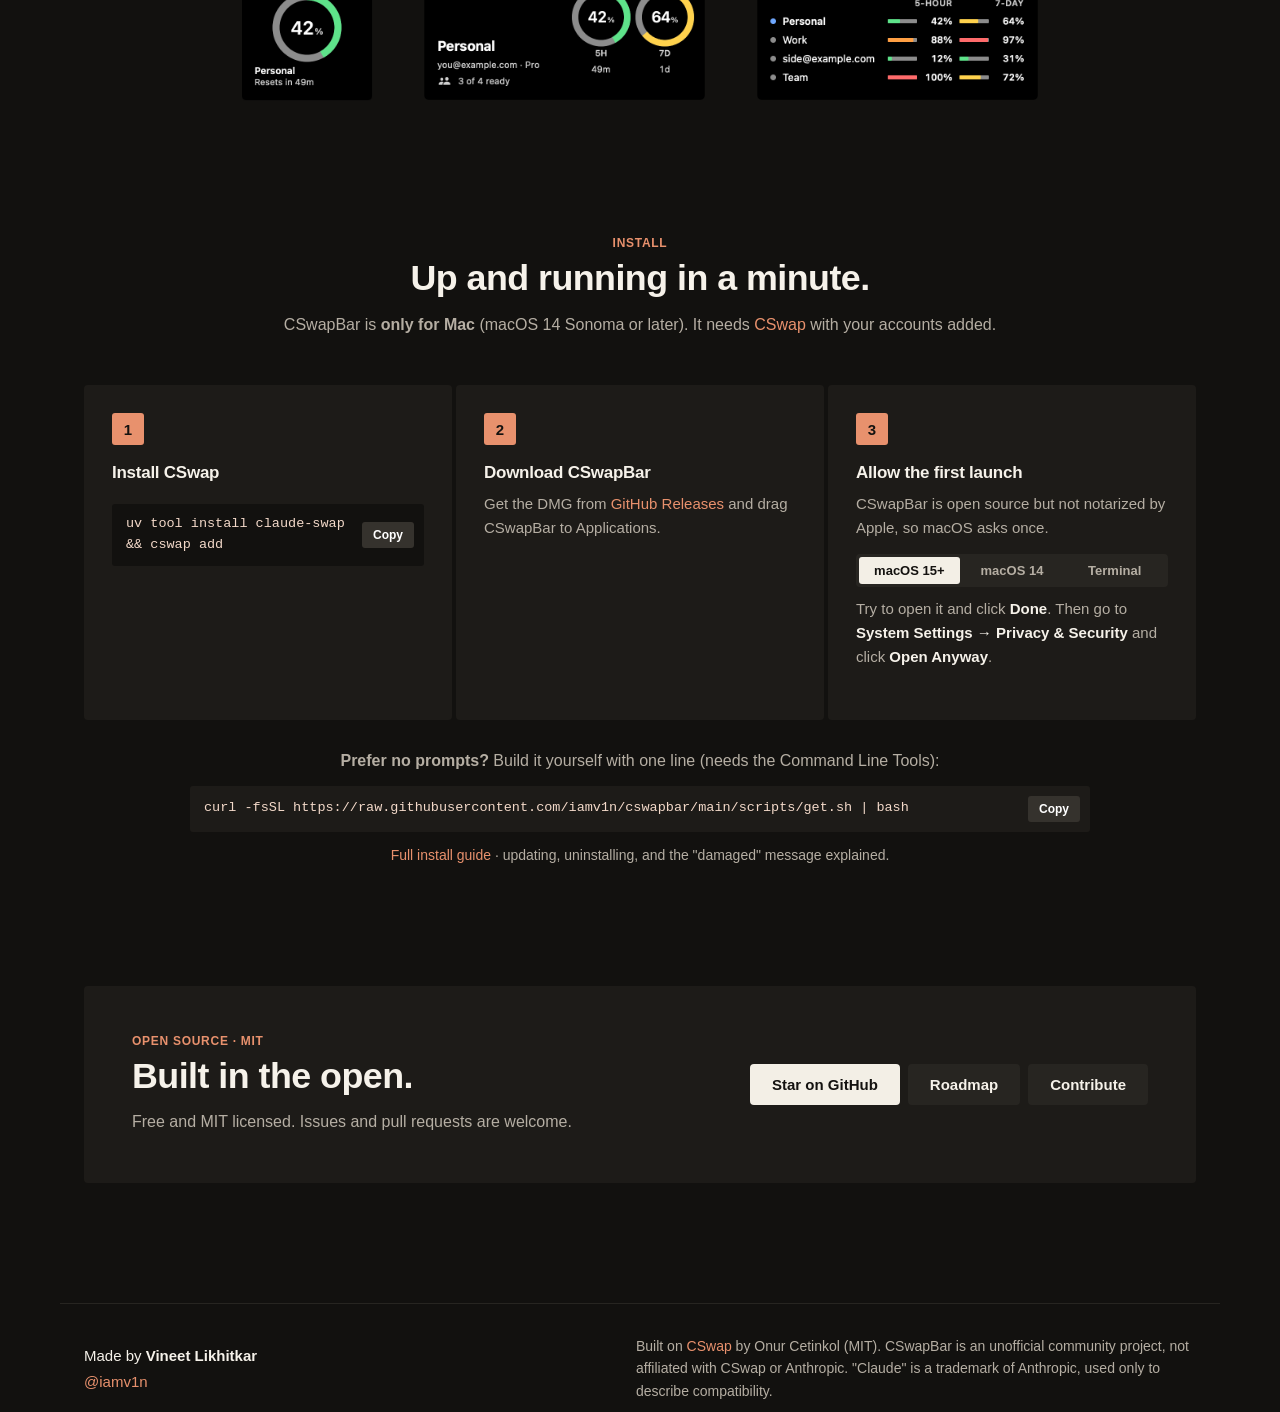
==== commit 3d892089: "Add notifications, shortcuts, custom themes, history dashboard, Usage Island, and updates - Notifica" ====
--- a/docs/index.html
+++ b/docs/index.html
@@ -5,20 +5,15 @@
   <meta name="viewport" content="width=device-width, initial-scale=1">
   <title>CSwapBar for Mac · Every Claude Code account, one click away</title>
   <meta name="description" content="A native menu-bar app for CSwap, only for Mac (macOS 14+). See 5-hour and 7-day usage for every Claude Code account, switch in one click, and hide it all with Privacy Mode. Free and open source.">
-  <meta name="theme-color" content="#0D0A11">
+  <meta name="theme-color" content="#12110f">
   <meta property="og:title" content="CSwapBar">
   <meta property="og:description" content="Every Claude Code account, one click away in your Mac menu bar. Only for macOS.">
   <meta property="og:image" content="images/logo.png">
   <link rel="icon" href="brand/icon.svg" type="image/svg+xml">
-  <link rel="stylesheet" href="styles.css?v=7">
+  <link rel="stylesheet" href="styles.css?v=21">
 </head>
 <body>
-  <div class="ambient" aria-hidden="true">
-    <div class="glow glow-a"></div>
-    <div class="glow glow-b"></div>
-    <div class="grid"></div>
-  </div>
-
+  <div class="progress" aria-hidden="true"></div>
   <header class="nav">
     <a class="brand" href="#top" aria-label="CSwapBar home">
       <img src="brand/icon.svg" alt="" width="32" height="32">
@@ -27,10 +22,10 @@
     </a>
     <nav aria-label="Primary">
       <a href="#features">Features</a>
+      <a href="#island">Island</a>
       <a href="#layouts">Layouts</a>
-      <a href="#themes">Themes</a>
+      <a href="#history">History</a>
       <a href="#privacy">Privacy</a>
-      <a href="#widgets">Widgets</a>
       <a href="#install">Install</a>
     </nav>
     <a class="btn btn-ghost btn-sm" href="https://github.com/iamv1n/cswapbar" rel="noopener">
@@ -42,55 +37,85 @@
   <main id="top">
     <!-- ── Hero ─────────────────────────────────────────────── -->
     <section class="hero">
+      <div class="aurora" aria-hidden="true"><i></i><i></i><i></i><i></i></div>
       <div class="hero-copy">
-        <div class="hero-mark" aria-hidden="true">
-          <svg viewBox="0 0 100 100" class="triad">
-            <defs>
-              <linearGradient id="hb0" x1="11" y1="11" x2="65" y2="65" gradientUnits="userSpaceOnUse"><stop offset="0" stop-color="#FFB38A"/><stop offset="1" stop-color="#E0603F"/></linearGradient>
-              <linearGradient id="hb1" x1="33.4" y1="29" x2="87.4" y2="83" gradientUnits="userSpaceOnUse"><stop offset="0" stop-color="#F48FB1"/><stop offset="1" stop-color="#8E3B8F"/></linearGradient>
-              <linearGradient id="hb2" x1="12.6" y1="29" x2="66.6" y2="83" gradientUnits="userSpaceOnUse"><stop offset="0" stop-color="#FFD08A"/><stop offset="1" stop-color="#D9782F"/></linearGradient>
-              <mask id="hm0" maskUnits="userSpaceOnUse" x="0" y="0" width="100" height="100"><rect width="100" height="100" fill="black"/><circle cx="50" cy="38" r="27" fill="white"/><circle cx="60.39" cy="56" r="27" fill="black"/></mask>
-              <mask id="hm1" maskUnits="userSpaceOnUse" x="0" y="0" width="100" height="100"><rect width="100" height="100" fill="black"/><circle cx="60.39" cy="56" r="27" fill="white"/><circle cx="39.61" cy="56" r="27" fill="black"/></mask>
-              <mask id="hm2" maskUnits="userSpaceOnUse" x="0" y="0" width="100" height="100"><rect width="100" height="100" fill="black"/><circle cx="39.61" cy="56" r="27" fill="white"/><circle cx="50" cy="38" r="27" fill="black"/></mask>
-            </defs>
-            <g class="blades">
-              <circle cx="50" cy="38" r="27" fill="url(#hb0)" mask="url(#hm0)"/>
-              <circle cx="60.39" cy="56" r="27" fill="url(#hb1)" mask="url(#hm1)"/>
-              <circle cx="39.61" cy="56" r="27" fill="url(#hb2)" mask="url(#hm2)"/>
-            </g>
-            <circle class="core" cx="50" cy="50" r="4.2" fill="#FFF4EC"/>
-          </svg>
-        </div>
-        <p class="mac-pill"><svg viewBox="0 0 24 24" width="14" height="14" aria-hidden="true"><path fill="currentColor" d="M4 5a2 2 0 0 1 2-2h12a2 2 0 0 1 2 2v9H4V5zm2 0v7h12V5H6zM1 16h22v1a3 3 0 0 1-3 3H4a3 3 0 0 1-3-3v-1z"/></svg>Only for Mac · macOS 14 Sonoma or later</p>
-        <p class="eyebrow">Native macOS · Free & open source</p>
-        <h1>Every Claude Code account,<br><span class="gradient-text">one click away.</span></h1>
-        <p class="lead">CSwapBar lives in your menu bar. See 5-hour and 7-day usage for every <a href="https://github.com/realiti4/claude-swap" rel="noopener">CSwap</a> account at a glance, switch instantly, and hide everything with one toggle when you share your screen.</p>
+        <p class="mac-pill"><svg viewBox="0 0 24 24" width="14" height="14" aria-hidden="true"><path fill="currentColor" d="M4 5a2 2 0 0 1 2-2h12a2 2 0 0 1 2 2v9H4V5zm2 0v7h12V5H6zM1 16h22v1a3 3 0 0 1-3 3H4a3 3 0 0 1-3-3v-1z"/></svg>CSwapBar for Mac · macOS 14 or later</p>
+        <h1 class="split-words">Your Claude quota.<br><span class="accent-text">Always one glance away.</span></h1>
+        <p class="lead">Every Claude Code account, live in your menu bar or right at the notch. Switch in one click. Get warned before the limit. Vanish it all when you share your screen.</p>
         <div class="cta">
-          <a class="btn btn-primary" href="https://github.com/iamv1n/cswapbar/releases/latest" rel="noopener">
+          <a class="btn btn-primary btn-lg" href="https://github.com/iamv1n/cswapbar/releases/latest" rel="noopener">
             <svg viewBox="0 0 24 24" width="18" height="18" aria-hidden="true"><path fill="currentColor" d="M12 3a1 1 0 0 1 1 1v9.59l3.3-3.3a1 1 0 1 1 1.4 1.42l-5 5a1 1 0 0 1-1.4 0l-5-5a1 1 0 1 1 1.4-1.42l3.3 3.3V4a1 1 0 0 1 1-1zM5 19a1 1 0 1 0 0 2h14a1 1 0 1 0 0-2H5z"/></svg>
             Download for Mac
           </a>
-          <a class="btn btn-ghost" href="#install">Install guide</a>
-        </div>
-        <p class="fine">Mac only (no Windows or Linux) · macOS 14+ · Apple Silicon · Requires CSwap 1.1+</p>
-      </div>
-      <div class="hero-visual">
-        <div class="menubar-mock" aria-hidden="true">
-          <span class="mb-dot"></span><span class="mb-spacer"></span>
-          <span class="mb-item"><img src="brand/mark.svg" alt="" class="mb-icon"> 42%</span>
-          <span class="mb-item mb-dim">Wi‑Fi</span><span class="mb-item mb-dim">Mon 9:41</span>
-        </div>
-        <img class="shot shot-main float" src="images/popover-widgets-rings.png" alt="CSwapBar popover showing four accounts with ring gauges in the macOS Widgets theme" width="420" height="675">
-        <img class="shot shot-back float-slow" src="images/popover-sky.png" alt="" aria-hidden="true" width="420" height="683">
+          <a class="btn btn-ghost btn-lg" href="#features">See what it does</a>
+        </div>
+        <p class="fine">Free · macOS 14 or later · Apple Silicon · Needs <a href="https://github.com/realiti4/claude-swap" rel="noopener">CSwap</a> 1.1+</p>
+      </div>
+
+      <div class="device-wrap reveal zoom">
+        <div class="device" id="device">
+          <div class="screen">
+            <div class="wallpaper" aria-hidden="true"></div>
+            <div class="sys-menubar" aria-hidden="true">
+              <span class="sys-apple"></span><b>Terminal</b><span>Shell</span><span>Edit</span><span class="hide-sm">View</span>
+              <span class="sys-spacer"></span>
+              <span class="sys-item sys-cswap" id="demo-status"><img src="brand/mark.svg" alt=""> <span id="mb-pct">42%</span></span>
+              <span class="sys-item hide-sm">Wi‑Fi</span><span class="sys-item" id="mb-clock">Mon 9:41</span>
+            </div>
+            <div class="notch" aria-hidden="true"></div>
+            <!-- Scripted demo (app.js): open the popover, switch accounts, open Settings. Without JS it simply shows the popover. -->
+            <div class="dp open" id="demo-popover" aria-label="CSwapBar popover with four accounts">
+              <div class="dp-head">
+                <img src="brand/icon.svg" alt="">
+                <div><b>CSwapBar</b><small><span>4 accounts</span><span class="ok">4 ready</span></small></div>
+                <span class="dp-tools"><i>◉</i><i>↻</i><i class="dp-gear" id="demo-gear">⚙</i></span>
+              </div>
+              <div class="dp-card active" data-card="0">
+                <div class="dp-row"><span class="dp-avatar"></span><div class="dp-id"><b>Personal</b><small>you@example.com · Pro</small></div><span class="dp-badge">Active</span></div>
+                <div class="dp-meters">
+                  <div><label>5-HOUR</label><strong>42<i>%</i></strong><span class="dp-bar" style="--p:42%;--c:#5EE38A"></span></div>
+                  <div><label>7-DAY</label><strong>64<i>%</i></strong><span class="dp-bar" style="--p:64%;--c:#FFD24D"></span></div>
+                </div>
+              </div>
+              <div class="dp-card" data-card="1">
+                <div class="dp-row"><span class="dp-avatar"></span><div class="dp-id"><b>Work</b><small>work@example.com · Example Corp</small></div><button type="button" tabindex="-1" class="dp-switch" data-switch="1">Switch</button></div>
+                <div class="dp-meters">
+                  <div><label>5-HOUR</label><strong>18<i>%</i></strong><span class="dp-bar" style="--p:18%;--c:#5EE38A"></span></div>
+                  <div><label>7-DAY</label><strong>37<i>%</i></strong><span class="dp-bar" style="--p:37%;--c:#5EE38A"></span></div>
+                </div>
+              </div>
+              <div class="dp-card" data-card="2">
+                <div class="dp-row"><span class="dp-avatar"></span><div class="dp-id"><b>Side</b><small>side@example.com · Max 5x</small></div><button type="button" tabindex="-1" class="dp-switch" data-switch="2">Switch</button></div>
+                <div class="dp-meters">
+                  <div><label>5-HOUR</label><strong>88<i>%</i></strong><span class="dp-bar" style="--p:88%;--c:#FFA24D"></span></div>
+                  <div><label>7-DAY</label><strong>97<i>%</i></strong><span class="dp-bar" style="--p:97%;--c:#FF6B6B"></span></div>
+                </div>
+              </div>
+              <div class="dp-card" data-card="3">
+                <div class="dp-row"><span class="dp-avatar"></span><div class="dp-id"><b>Team</b><small>team@example.com · Acme Studio</small></div><button type="button" tabindex="-1" class="dp-switch" data-switch="3">Switch</button></div>
+                <div class="dp-meters">
+                  <div><label>5-HOUR</label><strong>100<i>%</i></strong><span class="dp-bar" style="--p:100%;--c:#FF6B6B"></span></div>
+                  <div><label>7-DAY</label><strong>72<i>%</i></strong><span class="dp-bar" style="--p:72%;--c:#FFD24D"></span></div>
+                </div>
+              </div>
+              <div class="dp-foot"><span>✓ Updated just now</span><span>History · Quit</span></div>
+            </div>
+            <img class="demo-settings" id="demo-settings" src="images/hc-settings.png" width="800" height="640"
+                 alt="CSwapBar Settings window, Privacy page: Privacy Mode, a global keyboard shortcut, and identity options">
+            <svg class="demo-cursor" id="demo-cursor" viewBox="0 0 24 24" aria-hidden="true"><path d="M5 3l14 9-6.2 1.3L9.6 20z" fill="#fff" stroke="#000" stroke-width="1.4" stroke-linejoin="round"/></svg>
+            <span class="demo-click" id="demo-click" aria-hidden="true"></span>
+          </div>
+        </div>
+        <div class="device-base" aria-hidden="true"></div>
       </div>
     </section>
 
     <!-- ── Stats strip ──────────────────────────────────────── -->
     <section class="stats reveal" aria-label="At a glance">
-      <div><strong data-count="23">23</strong><span>themes</span></div>
+      <div><strong data-count="23" data-suffix="+">23+</strong><span>themes, plus your own</span></div>
       <div><strong data-count="4">4</strong><span>layouts</span></div>
-      <div><strong data-count="3">3</strong><span>desktop widgets</span></div>
-      <div><strong>~20&nbsp;MB</strong><span>memory</span></div>
+      <div><strong data-count="30" data-suffix="&nbsp;days">30&nbsp;days</strong><span>of local history</span></div>
+      <div><strong data-count="20" data-prefix="~" data-suffix="&nbsp;MB">~20&nbsp;MB</strong><span>memory</span></div>
       <div><strong>0</strong><span>credentials stored</span></div>
     </section>
 
@@ -98,40 +123,119 @@
     <section id="features" class="section">
       <header class="section-head reveal">
         <p class="eyebrow">Features</p>
-        <h2>Built for people who juggle accounts.</h2>
-        <p>Everything CSwap knows, made glanceable and native. No backend, no telemetry.</p>
+        <h2>What it does.</h2>
+        <p>Everything CSwap knows about your accounts, in one place. The only network request is an optional update check.</p>
       </header>
-      <div class="cards">
-        <article class="card reveal">
-          <div class="card-icon">⏱</div>
-          <h3>Usage at a glance</h3>
-          <p>5-hour and 7-day windows, reset countdowns, plan, and organization for every account, refreshed in the background.</p>
-        </article>
-        <article class="card reveal">
-          <div class="card-icon">⇄</div>
-          <h3>Verified switching</h3>
-          <p>One click to switch. Success is shown only after CSwap confirms the new account is active.</p>
-        </article>
-        <article class="card reveal">
-          <div class="card-icon">◐</div>
-          <h3>Privacy Mode</h3>
-          <p>⇧⌘P hides emails, names, organizations, and plans everywhere, including the menu bar. Ideal for screen sharing.</p>
-        </article>
-        <article class="card reveal">
-          <div class="card-icon">▦</div>
-          <h3>Desktop widgets</h3>
-          <p>Gauge, Active Account, and All Accounts widgets that sit on your desktop or float on top.</p>
-        </article>
-        <article class="card reveal">
-          <div class="card-icon">✦</div>
-          <h3>Make it yours</h3>
-          <p>23 themes, 13 accents, four layouts, and SF Pro, Rounded, New York, or Mono, all checked for readable contrast.</p>
-        </article>
-        <article class="card reveal">
-          <div class="card-icon">⌁</div>
-          <h3>Tiny & local</h3>
-          <p>About 20 MB of memory, near-zero idle CPU. CSwap stays the source of truth; CSwapBar never touches credentials.</p>
-        </article>
+      <div class="bento">
+        <article class="tile tile-wide reveal">
+          <div class="tile-copy">
+            <h3>Knows before you do.</h3>
+            <p>Alerts at 80, 95, and 100%, with the reset time. Plus outside switches and logins that need you.</p>
+          </div>
+          <div class="toast-stage" aria-hidden="true">
+            <div class="toast" id="toast">
+              <img src="brand/icon.svg" alt="">
+              <div><b id="toast-title">Usage threshold reached</b><span id="toast-body">Work has reached 95% 5-hour usage.</span></div>
+              <time>now</time>
+            </div>
+          </div>
+        </article>
+
+        <article class="tile reveal">
+          <div class="tile-copy">
+            <h3>Keyboard first.</h3>
+            <p>Open it from anywhere. Arrows and Return to switch.</p>
+          </div>
+          <div class="keys" aria-label="Control Option Command C">
+            <span class="key">⌃</span><span class="key">⌥</span><span class="key">⌘</span><span class="key">C</span>
+          </div>
+        </article>
+
+        <article class="tile reveal">
+          <div class="tile-copy">
+            <h3>It tells you where to go.</h3>
+            <p>When you run low, it suggests the account with the most quota left.</p>
+          </div>
+          <div class="suggest-demo" aria-hidden="true">
+            <span>✦</span><p><b>Side</b> has the most headroom: <b>69% left</b></p><em>Switch</em>
+          </div>
+        </article>
+
+        <article class="tile reveal">
+          <div class="tile-copy">
+            <h3>Remembers everything.</h3>
+            <p>30 days of usage, charted. Only on your Mac.</p>
+          </div>
+          <svg class="spark" viewBox="0 0 300 90" preserveAspectRatio="none" aria-hidden="true">
+            <path class="spark-a" d="M0,70 C30,62 45,20 75,24 S120,78 150,60 S200,8 225,18 S270,70 300,40"/>
+            <path class="spark-b" d="M0,80 C40,78 60,55 90,58 S140,40 170,46 S230,74 260,52 S290,30 300,28"/>
+          </svg>
+        </article>
+
+        <article class="tile reveal">
+          <div class="tile-copy">
+            <h3>Yours, down to the corner.</h3>
+            <p>23 themes or your own. Boxy to round.</p>
+          </div>
+          <div class="swatches" aria-hidden="true">
+            <i></i><i></i><i></i><i></i><i></i><i></i><i></i><i></i>
+          </div>
+        </article>
+
+        <article class="tile tile-full reveal">
+          <div class="tile-copy">
+            <h3>Updates itself. Carefully.</h3>
+            <p>New versions come straight from GitHub, and only install once the checksum, bundle, version, and signature all check out.</p>
+          </div>
+          <div class="update-demo" aria-hidden="true">
+            <div class="update-row"><span>CSwapBar 0.2.0</span><em class="update-status">Downloading…</em></div>
+            <div class="update-bar"><i></i></div>
+            <ul class="update-checks"><li>SHA-256</li><li>Bundle ID</li><li>Version</li><li>Signature</li></ul>
+          </div>
+        </article>
+      </div>
+    </section>
+
+    <!-- ── Usage Island ─────────────────────────────────────── -->
+    <section id="island" class="section split">
+      <div class="split-copy reveal">
+        <p class="eyebrow">Usage Island</p>
+        <h2>Your quota, right at the notch.</h2>
+        <p>Prefer the top of the screen to the menu bar? CSwapBar can live in a small black bar that blends into the camera notch. It replaces the menu bar icon, so you only ever see one.</p>
+        <ul class="points">
+          <li><b>Glance:</b> a ring and your 5-hour percentage, colored by your thresholds.</li>
+          <li><b>Hover:</b> both windows, reset times, the best next account, and the rest of your accounts.</li>
+          <li><b>Click</b> (or <kbd>⌃</kbd><kbd>⌥</kbd><kbd>⌘</kbd><kbd>C</kbd>): the full popover drops down from it.</li>
+          <li><b>No notch?</b> Pick Floating bar, a slim pill under the menu bar on any display.</li>
+        </ul>
+      </div>
+      <div class="split-visual reveal">
+        <!-- A live replica of the island: hover, focus, or tap to expand. -->
+        <div class="island-stage" id="island-stage">
+          <div class="island-menubar" aria-hidden="true"><span></span><span class="isl-clock">Mon 9:41</span></div>
+          <div class="island" id="island-demo" tabindex="0" role="button" aria-expanded="false"
+               aria-label="Usage Island demo: 5-hour usage 42%. Press to expand.">
+            <div class="isl-top">
+              <span class="isl-ring" style="--p:42;--c:#5EE38A"></span><span class="isl-dim">5h</span>
+              <span class="isl-gap"></span>
+              <b class="isl-pct">42%</b>
+            </div>
+            <div class="isl-body">
+              <div class="isl-head"><b>Personal</b><span class="isl-dim">you@example.com · Pro</span><em>ACTIVE</em></div>
+              <div class="isl-windows">
+                <div><small>5-HOUR <i>49m</i></small><strong>42%</strong><span class="isl-bar" style="--p:42%;--c:#5EE38A"></span></div>
+                <div><small>WEEKLY <i>1d</i></small><strong>64%</strong><span class="isl-bar" style="--p:64%;--c:#FFD24D"></span></div>
+              </div>
+              <div class="isl-suggest"><span>✦</span><p>Side has the most headroom: 69% left</p><button type="button" tabindex="-1">Switch</button></div>
+              <ul class="isl-others">
+                <li><span>Work</span><b style="color:#FFA24D">88%</b><b style="color:#FF6B6B">97%</b></li>
+                <li><span>Side</span><b style="color:#5EE38A">12%</b><b style="color:#5EE38A">31%</b></li>
+                <li><span>Team</span><b style="color:#FF6B6B">100%</b><b style="color:#FFD24D">72%</b></li>
+              </ul>
+            </div>
+          </div>
+          <p class="island-hint">Hover or tap the island</p>
+        </div>
       </div>
     </section>
 
@@ -140,16 +244,28 @@
       <div class="split-copy reveal">
         <p class="eyebrow">Layouts</p>
         <h2>Four ways to read your quota.</h2>
-        <p>Big numbers, classic bars, Battery-style rings, or a dense list that fits eight accounts. The popover always sizes itself to its content.</p>
+        <p>Big numbers, classic bars, Battery-style rings, or a dense list that fits eight accounts. The popover always sizes itself to its content, and <kbd>↑</kbd> <kbd>↓</kbd> <kbd>↩</kbd> drive it from the keyboard.</p>
         <div class="tabs" role="tablist" aria-label="Card layouts">
-          <button role="tab" aria-selected="true" data-shot="images/popover-atelier-meters.png" data-alt="Meters layout in Atelier Dark">Meters</button>
-          <button role="tab" aria-selected="false" data-shot="images/popover-classic.png" data-alt="Classic layout in Graphite">Classic</button>
-          <button role="tab" aria-selected="false" data-shot="images/popover-widgets-rings.png" data-alt="Rings layout in macOS Widgets">Rings</button>
-          <button role="tab" aria-selected="false" data-shot="images/popover-paper-list.png" data-alt="List layout in Paper">List</button>
+          <button role="tab" aria-selected="true" data-shot="images/hc-meters.png" data-alt="Meters layout in High Contrast">Meters</button>
+          <button role="tab" aria-selected="false" data-shot="images/hc-classic.png" data-alt="Classic layout in High Contrast">Classic</button>
+          <button role="tab" aria-selected="false" data-shot="images/hc-rings.png" data-alt="Rings layout in High Contrast">Rings</button>
+          <button role="tab" aria-selected="false" data-shot="images/hc-list.png" data-alt="List layout in High Contrast">List</button>
         </div>
       </div>
       <div class="split-visual reveal">
-        <div class="frame"><img id="layout-shot" src="images/popover-atelier-meters.png" alt="Meters layout in Atelier Dark" width="420" height="707"></div>
+        <div class="frame"><img id="layout-shot" src="images/hc-meters.png" alt="Meters layout in High Contrast" width="420" height="743"></div>
+      </div>
+    </section>
+
+    <!-- ── History ──────────────────────────────────────────── -->
+    <section id="history" class="section">
+      <header class="section-head reveal">
+        <p class="eyebrow">History</p>
+        <h2>See where your quota goes.</h2>
+        <p>Usage per account over 24 hours, 7 days, or 30 days, with every switch and where it came from. Kept only on your Mac, with accounts stored as anonymous keys. Export to CSV anytime.</p>
+      </header>
+      <div class="dash reveal zoom">
+        <img src="images/hc-dashboard.png" alt="Usage History dashboard: switches, busiest account, readings, and a chart of 5-hour usage per account over 7 days" loading="lazy" width="900" height="747">
       </div>
     </section>
 
@@ -157,16 +273,16 @@
     <section id="themes" class="section">
       <header class="section-head reveal">
         <p class="eyebrow">Themes</p>
-        <h2>23 themes. All of them readable.</h2>
-        <p>From native macOS materials and Apple-widget colors to vivid gradients and high contrast. Every palette passes WCAG contrast checks in the test suite.</p>
+        <h2>23 themes. Or make your own.</h2>
+        <p>Native macOS materials, Apple-widget colors, vivid gradients, and high contrast, every one checked for readable contrast. Build your own from five colors, share it as a file, and shape anything from boxy to round.</p>
       </header>
       <div class="marquee" aria-label="Theme swatches">
         <div class="marquee-track" id="theme-track"></div>
       </div>
       <div class="gallery reveal">
-        <figure><div class="frame"><img src="images/popover-sky.png" alt="Sky gradient theme" loading="lazy" width="420" height="683"></div><figcaption>Sky · Vivid</figcaption></figure>
-        <figure><div class="frame"><img src="images/popover-paper-list.png" alt="Paper light theme" loading="lazy" width="420" height="603"></div><figcaption>Paper · Light</figcaption></figure>
-        <figure><div class="frame"><img src="images/popover-widgets-rings.png" alt="macOS Widgets theme with rings" loading="lazy" width="420" height="675"></div><figcaption>macOS Widgets · Rings</figcaption></figure>
+        <figure><div class="frame"><img src="images/hc-light.png" alt="High Contrast Light theme with ring gauges" loading="lazy" width="420" height="735"></div><figcaption>High Contrast Light · Rings</figcaption></figure>
+        <figure><div class="frame"><img src="images/hc-custom.png" alt="A custom gradient theme made in CSwapBar" loading="lazy" width="420" height="743"></div><figcaption>Your own theme · Gradient</figcaption></figure>
+        <figure><div class="frame"><img src="images/hc-midnight.png" alt="Midnight theme with classic bars" loading="lazy" width="420" height="775"></div><figcaption>Midnight · Classic</figcaption></figure>
       </div>
     </section>
 
@@ -175,11 +291,11 @@
       <div class="split-copy reveal">
         <p class="eyebrow">Privacy Mode</p>
         <h2>Share your screen, not your accounts.</h2>
-        <p>One toggle replaces emails, names, organizations, and plans with generic labels everywhere: cards, widgets, the menu bar, even screen-reader labels.</p>
+        <p>One shortcut, from any app, replaces emails, names, organizations, and plans with generic labels everywhere: cards, widgets, the island, notifications, even screen-reader labels.</p>
         <label class="switch-row">
           <input type="checkbox" id="privacy-toggle">
           <span class="switch" aria-hidden="true"></span>
-          <span>Try it: Privacy Mode <kbd>⇧</kbd><kbd>⌘</kbd><kbd>P</kbd></span>
+          <span>Try it: Privacy Mode <kbd>⌃</kbd><kbd>⌥</kbd><kbd>⌘</kbd><kbd>P</kbd></span>
         </label>
       </div>
       <div class="split-visual reveal">
@@ -193,8 +309,8 @@
             </div>
             <span class="demo-badge">Active</span>
             <div class="demo-meters">
-              <div><label>5-HOUR</label><b>42%</b><i style="--p:42%;--c:#30D158"></i></div>
-              <div><label>7-DAY</label><b>64%</b><i style="--p:64%;--c:#FFD60A"></i></div>
+              <div><label>5-HOUR</label><b>42%</b><i style="--p:42%;--c:#5EE38A"></i></div>
+              <div><label>7-DAY</label><b>64%</b><i style="--p:64%;--c:#FFD24D"></i></div>
             </div>
           </div>
           <div class="demo-card">
@@ -205,8 +321,8 @@
             </div>
             <span class="demo-switch">Switch</span>
             <div class="demo-meters">
-              <div><label>5-HOUR</label><b>88%</b><i style="--p:88%;--c:#FF9F0A"></i></div>
-              <div><label>7-DAY</label><b>97%</b><i style="--p:97%;--c:#FF453A"></i></div>
+              <div><label>5-HOUR</label><b>88%</b><i style="--p:88%;--c:#FFA24D"></i></div>
+              <div><label>7-DAY</label><b>97%</b><i style="--p:97%;--c:#FF6B6B"></i></div>
             </div>
           </div>
         </div>
@@ -220,10 +336,10 @@
         <h2>Your quota, always in view.</h2>
         <p>Three compact widgets that sit on your desktop like macOS widgets. Drag them anywhere. They follow your theme and Privacy Mode.</p>
       </header>
-      <div class="widgets reveal">
-        <img src="images/widget-gauge.png" alt="Gauge widget: 42% 5-hour usage ring" loading="lazy" class="w-small" width="204" height="210">
-        <img src="images/widget-active.png" alt="Active Account widget with 5-hour and 7-day rings" loading="lazy" class="w-wide" width="384" height="204">
-        <img src="images/widget-accounts.png" alt="All Accounts widget listing usage for each account" loading="lazy" class="w-wide" width="384" height="204">
+      <div class="widgets">
+        <img class="reveal" src="images/hc-widget-gauge.png" alt="Gauge widget: 42% 5-hour usage ring" loading="lazy" class="w-small" width="204" height="210">
+        <img class="reveal" src="images/hc-widget-active.png" alt="Active Account widget with 5-hour and 7-day rings" loading="lazy" class="w-wide" width="384" height="204">
+        <img class="reveal" src="images/hc-widget-accounts.png" alt="All Accounts widget listing usage for each account" loading="lazy" class="w-wide" width="384" height="204">
       </div>
     </section>
 
@@ -275,7 +391,7 @@
         <div>
           <p class="eyebrow">Open source · MIT</p>
           <h2>Built in the open.</h2>
-          <p>Swift 6, SwiftUI, 74 tests, and a roadmap with room for you: notifications, usage history, and a dashboard are next.</p>
+          <p>Free and MIT licensed. Issues and pull requests are welcome.</p>
         </div>
         <div class="oss-links">
           <a class="btn btn-primary" href="https://github.com/iamv1n/cswapbar" rel="noopener">Star on GitHub</a>
@@ -298,6 +414,6 @@
     </p>
   </footer>
 
-  <script src="app.js?v=6" defer></script>
+  <script src="app.js?v=19" defer></script>
 </body>
 </html>
--- a/docs/styles.css
+++ b/docs/styles.css
@@ -1,25 +1,30 @@
-/* CSwapBar site — no build step. Dark, ambient, glassy. */
+/* CSwapBar site, no build step. High contrast, boxy, borderless, SF Pro, macOS blue. */
 :root {
-  --bg: #0b0910;
-  --bg-2: #14101a;
-  --surface: rgba(255, 255, 255, 0.045);
-  --surface-2: rgba(255, 255, 255, 0.08);
-  --border: rgba(255, 255, 255, 0.09);
-  --text: #f4eee8;
-  --muted: #a69cab;
-  --accent: #e0603f;
-  --accent-2: #f48fb1;
-  --plum: #8e3b8f;
-  --amber: #ffd08a;
-  --radius: 18px;
+  /* Site: warm "night clay". Product UI (screenshots, replicas): black + macOS blue. */
+  --bg: #12110f;
+  --bg-2: #171614;
+  --surface: #1d1b18;
+  --surface-2: #272521;
+  --surface-3: #35322d;
+  --text: #f6f2ea;         /* ivory, 16:1 on --bg */
+  --muted: #b5aea3;        /* 8.6:1 on --bg */
+  --link: #e8916d;         /* clay, 7.3:1 on --bg */
+  --btn: #f3efe6;          /* ivory button */
+  --btn-ink: #141210;      /* text on ivory and on clay */
+  --btn-hover: #ffffff;
+  --app-blue: #0071e3;     /* the product's own controls */
+  --app-link: #2997ff;
+  --green: #30d158;
+  --radius: 4px;           /* boxy */
+  --radius-sm: 3px;
   /* Screenshots are scaled by HEIGHT only, so each keeps its exact original ratio
      and images shown together line up at the same height. */
   --shot-h: clamp(400px, 36vw, 520px);       /* gallery + layouts */
   --hero-h: clamp(460px, 40vw, 580px);       /* hero popovers */
   --widget-h: clamp(140px, 13vw, 190px);     /* desktop widgets: one shared height */
   --maxw: 1160px;
-  --font: -apple-system, BlinkMacSystemFont, "SF Pro Text", "Inter", "Helvetica Neue", Arial, sans-serif;
-  --font-display: -apple-system, BlinkMacSystemFont, "SF Pro Display", "Inter", "Helvetica Neue", Arial, sans-serif;
+  --font: -apple-system, BlinkMacSystemFont, "SF Pro Text", "SF Pro", "Helvetica Neue", Arial, sans-serif;
+  --font-display: -apple-system, BlinkMacSystemFont, "SF Pro Display", "SF Pro", "Helvetica Neue", Arial, sans-serif;
   --mono: ui-monospace, "SF Mono", Menlo, monospace;
   color-scheme: dark;
 }
@@ -35,381 +40,482 @@
   overflow-x: hidden;
 }
 img { max-width: 100%; display: block; }
-a { color: var(--accent-2); text-decoration: none; }
+a { color: var(--link); text-decoration: none; }
 a:hover { text-decoration: underline; }
-h1, h2, h3 { font-family: var(--font-display); letter-spacing: -0.02em; margin: 0; }
+:focus-visible { outline: 2px solid var(--link); outline-offset: 3px; }
+h1, h2, h3 { font-family: var(--font-display); letter-spacing: -0.015em; margin: 0; font-weight: 600; }
 p { margin: 0; }
 kbd {
-  font: 600 12px var(--font);
-  padding: 2px 6px; border-radius: 6px;
-  background: var(--surface-2); border: 1px solid var(--border);
-}
-
-/* ── Ambient background ─────────────────────────────────── */
-.ambient { position: fixed; inset: 0; z-index: -1; overflow: hidden; pointer-events: none; }
-.glow { position: absolute; border-radius: 50%; filter: blur(0); opacity: 0.9; }
-.glow-a {
-  width: 900px; height: 900px; left: -260px; top: -320px;
-  background: radial-gradient(circle, rgba(224, 96, 63, 0.32), rgba(224, 96, 63, 0.08) 45%, transparent 70%);
-  animation: drift 22s ease-in-out infinite alternate;
-}
-.glow-b {
-  width: 900px; height: 900px; right: -300px; top: 30vh;
-  background: radial-gradient(circle, rgba(142, 59, 143, 0.32), rgba(142, 59, 143, 0.08) 45%, transparent 70%);
-  animation: drift 26s ease-in-out infinite alternate-reverse;
-}
-.grid {
-  position: absolute; inset: 0;
-  background-image:
-    linear-gradient(rgba(255,255,255,0.035) 1px, transparent 1px),
-    linear-gradient(90deg, rgba(255,255,255,0.035) 1px, transparent 1px);
-  background-size: 44px 44px;
-  mask-image: radial-gradient(ellipse at 70% 0%, black, transparent 70%);
-  -webkit-mask-image: radial-gradient(ellipse at 70% 0%, black, transparent 70%);
-}
-@keyframes drift { to { transform: translate(80px, 60px) scale(1.08); } }
+  display: inline-block; min-width: 24px; text-align: center;
+  font: 600 13px var(--font); padding: 2px 6px; border-radius: var(--radius-sm);
+  background: var(--surface-3); color: var(--text);
+}
 
 /* ── Nav ────────────────────────────────────────────────── */
 .nav {
-  position: sticky; top: 12px; z-index: 10;
+  position: sticky; top: 0; z-index: 10;
   display: flex; align-items: center; gap: 24px;
-  max-width: var(--maxw); margin: 12px auto 0; padding: 10px 14px 10px 16px;
-  background: rgba(20, 16, 26, 0.6);
-  backdrop-filter: blur(16px) saturate(140%); -webkit-backdrop-filter: blur(16px) saturate(140%);
-  border: 1px solid var(--border); border-radius: 16px;
-}
-.brand { display: flex; align-items: center; gap: 10px; color: var(--text); font: 700 16px var(--font-display); }
+  padding: 12px max(24px, calc((100vw - var(--maxw)) / 2 + 24px));
+  background: rgba(18, 17, 15, 0.82);
+  backdrop-filter: blur(20px) saturate(160%); -webkit-backdrop-filter: blur(20px) saturate(160%);
+}
+.brand { display: flex; align-items: center; gap: 10px; color: var(--text); font: 700 17px var(--font-display); }
 .brand:hover { text-decoration: none; }
 .mac-tag {
-  padding: 3px 8px; border-radius: 999px; white-space: nowrap;
-  font: 600 11px var(--font); letter-spacing: 0.02em; color: var(--text);
-  background: var(--surface-2); border: 1px solid var(--border);
+  padding: 3px 8px; border-radius: var(--radius-sm); white-space: nowrap;
+  font: 600 11px var(--font); letter-spacing: 0.02em; color: var(--text); background: var(--surface-3);
 }
 .mac-pill {
-  display: inline-flex; align-items: center; gap: 8px; margin-bottom: 14px;
-  padding: 6px 12px; border-radius: 999px; max-width: 100%;
-  font: 600 13px var(--font); color: var(--text);
-  background: var(--surface-2); border: 1px solid var(--border);
-}
-.mac-pill svg { flex: none; color: var(--accent-2); }
-.nav nav { display: flex; gap: 22px; margin-left: auto; }
+  display: inline-flex; align-items: center; gap: 8px; margin-bottom: 16px;
+  padding: 7px 12px; border-radius: var(--radius-sm); max-width: 100%;
+  font: 600 13px var(--font); color: var(--text); background: var(--surface-2);
+}
+.mac-pill svg { flex: none; color: var(--link); }
+.nav nav { display: flex; gap: 24px; margin-left: auto; }
 .nav nav a { color: var(--muted); font-size: 14px; font-weight: 500; }
-.nav nav a:hover { color: var(--text); text-decoration: none; }
-
-/* ── Buttons ────────────────────────────────────────────── */
+.nav nav a:hover, .nav nav a.active { color: var(--text); text-decoration: none; }
+.nav nav a { position: relative; }
+.nav nav a::after { content: ""; position: absolute; left: 0; right: 0; bottom: -6px; height: 2px; background: var(--link); transform: scaleX(0); transition: transform .25s ease; }
+.nav nav a.active::after { transform: scaleX(1); }
+
+/* ── Buttons (boxy, borderless) ─────────────────────────── */
 .btn {
   display: inline-flex; align-items: center; gap: 8px;
-  padding: 12px 20px; border-radius: 12px;
+  padding: 12px 22px; border-radius: var(--radius); border: 0;
   font: 600 15px var(--font); color: var(--text);
-  border: 1px solid transparent; transition: transform .15s ease, box-shadow .2s ease, background .2s ease;
-}
-.btn:hover { text-decoration: none; transform: translateY(-1px); }
-.btn-sm { padding: 8px 12px; font-size: 13px; border-radius: 10px; }
-.btn-primary {
-  background: linear-gradient(135deg, #f08a64, var(--accent) 55%, #b5476a);
-  color: #fff; box-shadow: 0 10px 30px -10px rgba(224, 96, 63, 0.7), inset 0 1px 0 rgba(255,255,255,0.25);
-}
-.btn-primary:hover { box-shadow: 0 14px 38px -10px rgba(224, 96, 63, 0.85), inset 0 1px 0 rgba(255,255,255,0.25); }
-.btn-ghost { background: var(--surface); border-color: var(--border); }
-.btn-ghost:hover { background: var(--surface-2); }
+  transition: background .15s ease, transform .15s ease;
+}
+.btn:hover { text-decoration: none; }
+.btn:active { transform: translateY(1px); }
+.btn-sm { padding: 8px 14px; font-size: 14px; }
+.btn-primary { position: relative; overflow: hidden; background: var(--btn); color: var(--btn-ink); }
+/* A light sweep across the button on hover. */
+.btn-primary::after {
+  content: ""; position: absolute; top: 0; bottom: 0; left: -60%; width: 40%; pointer-events: none;
+  background: linear-gradient(100deg, transparent, rgba(232,145,109,.35), transparent); transform: skewX(-20deg);
+}
+.btn-primary:hover::after { animation: shine .8s ease; }
+@keyframes shine { to { left: 130%; } }
+.btn-primary:hover { background: var(--btn-hover); }
+.btn-ghost { background: var(--surface-2); }
+.btn-ghost:hover { background: var(--surface-3); }
 
 /* ── Layout helpers ─────────────────────────────────────── */
 main { max-width: var(--maxw); margin: 0 auto; padding: 0 24px; }
-.section { padding: 110px 0 0; }
-.section-head { max-width: 700px; margin: 0 auto 48px; text-align: center; }
-.section-head h2, .split-copy h2, .oss h2 { font-size: clamp(30px, 4vw, 44px); line-height: 1.1; margin: 8px 0 14px; }
-.section-head p, .split-copy p { color: var(--muted); font-size: 17px; }
-.eyebrow { color: var(--accent); font: 700 12px var(--font); letter-spacing: 0.16em; text-transform: uppercase; }
-.gradient-text {
-  background: linear-gradient(90deg, #ffb38a, var(--accent-2) 45%, #b39dff);
+.section { padding: 120px 0 0; }
+.section-head { max-width: 720px; margin: 0 auto 48px; text-align: center; }
+.section-head h2, .split-copy h2, .oss h2 { font-size: clamp(24px, 2.8vw, 36px); line-height: 1.15; margin: 8px 0 12px; }
+.section-head p, .split-copy p { color: var(--muted); font-size: 16px; }
+.eyebrow, .section-head .eyebrow, .split-copy .eyebrow, .oss-card .eyebrow { color: var(--link); font: 600 12px var(--font); letter-spacing: 0.06em; text-transform: uppercase; }
+.accent-text { color: var(--link); }
+/* Hero accent line: one blue-into-gold gradient across the words (app.js lines it up). */
+.hero .accent-text .w {
+  background-image: linear-gradient(90deg, #e8916d 8%, #f2a77f 45%, #f4c86a 90%);
+  background-repeat: no-repeat;
   -webkit-background-clip: text; background-clip: text; color: transparent;
-  background-size: 200% auto; animation: shimmer 8s linear infinite;
-}
-@keyframes shimmer { to { background-position: 200% center; } }
-.fine { color: var(--muted); font-size: 13px; }
-
-/* ── Hero ───────────────────────────────────────────────── */
-.hero {
-  display: grid; grid-template-columns: minmax(0, 1fr) calc(var(--hero-h) * 0.62 + 110px); gap: 48px; align-items: center;
-  min-height: calc(100vh - 80px); padding: 40px 0 20px;
-}
-.hero-mark { width: 84px; height: 84px; margin-bottom: 22px; filter: drop-shadow(0 12px 30px rgba(224,96,63,0.45)); }
-.triad { width: 100%; height: 100%; overflow: visible; }
-.triad .blades { transform-origin: 50px 50px; animation: spin 24s linear infinite; }
-.triad .core { transform-origin: 50px 50px; animation: pulse 3.2s ease-in-out infinite; }
-@keyframes spin { to { transform: rotate(360deg); } }
-@keyframes pulse { 50% { transform: scale(1.35); opacity: 0.85; } }
-.hero h1 { font-size: clamp(40px, 6vw, 68px); line-height: 1.02; margin: 14px 0 20px; }
-.lead { color: var(--muted); font-size: 19px; max-width: 560px; }
-.cta { display: flex; gap: 12px; flex-wrap: wrap; margin: 30px 0 16px; }
-
-.hero-visual { position: relative; width: calc(var(--hero-h) * 0.62 + 110px); height: calc(var(--hero-h) + 100px); }
-.menubar-mock {
-  position: absolute; top: 0; left: 6%; right: 0; height: 30px; z-index: 3;
-  display: flex; align-items: center; gap: 16px; padding: 0 14px;
-  background: rgba(30, 25, 36, 0.75); backdrop-filter: blur(12px); -webkit-backdrop-filter: blur(12px);
-  border: 1px solid var(--border); border-radius: 10px; font-size: 13px; font-weight: 600;
-}
-.mb-dot { width: 12px; height: 12px; border-radius: 50%; background: var(--muted); opacity: 0.5; }
-.mb-spacer { flex: 1; }
-.mb-item { display: inline-flex; align-items: center; gap: 6px; }
-.mb-icon { width: 15px; height: 15px; filter: invert(1); }
-.mb-dim { color: var(--muted); font-weight: 500; }
-.shot {
-  border-radius: 16px; box-shadow: 0 40px 80px -20px rgba(0,0,0,0.65), 0 0 0 1px rgba(255,255,255,0.06);
-}
-/* Height-only sizing: both hero shots share one height; width follows each ratio. */
-.shot { height: var(--hero-h); width: auto; max-width: none; }
-.shot-main { position: absolute; top: 44px; right: 0; z-index: 2; }
-.shot-back { position: absolute; top: 96px; left: 0; z-index: 1; opacity: 0.5; filter: saturate(0.9); }
-.float { animation: float 7s ease-in-out infinite; }
-.float-slow { animation: float 9s ease-in-out infinite reverse; }
-@keyframes float { 50% { transform: translateY(-14px); } }
+}
+.fine { color: var(--muted); font-size: 14px; }
+
+/* ── Scroll progress ────────────────────────────────────── */
+.progress {
+  position: fixed; top: 0; left: 0; right: 0; height: 2px; z-index: 20;
+  background: var(--link); transform-origin: 0 50%; transform: scaleX(var(--progress, 0));
+}
+
+/* ── Hero: centered statement over a MacBook screen ─────── */
+.hero { position: relative; padding: 56px 0 0; text-align: center; }
+.hero-copy { position: relative; z-index: 1; max-width: 820px; margin: 0 auto; }
+.hero .mac-pill { margin-bottom: 22px; }
+.hero h1 { font-size: clamp(30px, 4vw, 52px); line-height: 1.1; letter-spacing: -0.022em; margin: 0 0 18px; }
+.lead { color: var(--muted); font-size: 17px; max-width: 560px; margin: 0 auto; }
+.cta { display: flex; gap: 12px; flex-wrap: wrap; justify-content: center; margin: 34px 0 16px; }
+.btn-lg { padding: 12px 22px; font-size: 15px; }
+
+/* Words rise in one by one (spans added by app.js). */
+.split-words .w { display: inline-block; opacity: 0; transform: translateY(0.45em); filter: blur(6px);
+  transition: opacity .7s ease, transform .8s cubic-bezier(.2,.8,.2,1), filter .7s ease; transition-delay: calc(var(--i) * 55ms); }
+.split-words.in .w { opacity: 1; transform: none; filter: none; }
+
+.device-wrap { position: relative; z-index: 1; margin: 52px auto 0; width: min(1080px, 100%); }
+
+/* Aurora: slow, soft light behind the hero, plus a faint dot grid. Dim enough that text stays high contrast. */
+.aurora {
+  position: absolute; z-index: 0; left: 0; right: 0; top: -120px; height: 900px; pointer-events: none; overflow: hidden;
+  /* Fades to nothing well inside the hero on every side. */
+  -webkit-mask: radial-gradient(48% 46% at 50% 36%, #000 35%, transparent 100%);
+          mask: radial-gradient(48% 46% at 50% 36%, #000 35%, transparent 100%);
+}
+.aurora::after {
+  content: ""; position: absolute; inset: 0;
+  background-image: radial-gradient(rgba(255,255,255,.09) 1px, transparent 1.4px);
+  background-size: 22px 22px;
+}
+.aurora i { position: absolute; border-radius: 50%; filter: blur(70px); opacity: .55; mix-blend-mode: screen; }
+.aurora i:nth-child(1) { width: 46%; height: 52%; left: 8%;  top: 14%; background: #0a5fe0; animation: drift-a 18s ease-in-out infinite alternate; }
+.aurora i:nth-child(2) { width: 40%; height: 46%; left: 48%; top: 6%;  background: #d99a2b; animation: drift-b 22s ease-in-out infinite alternate; }
+.aurora i:nth-child(3) { width: 30%; height: 34%; left: 30%; top: 34%; background: #c75f3c; opacity: .5; animation: drift-c 26s ease-in-out infinite alternate; }
+.aurora i:nth-child(4) { width: 26%; height: 30%; left: 62%; top: 38%; background: #f4c86a; opacity: .28; animation: drift-a 30s ease-in-out infinite alternate-reverse; }
+@keyframes drift-a { to { transform: translate(12%, 10%) scale(1.15) rotate(12deg); } }
+@keyframes drift-b { to { transform: translate(-14%, 12%) scale(.9) rotate(-10deg); } }
+@keyframes drift-c { to { transform: translate(8%, -12%) scale(1.25); } }
+.device {
+  position: relative; z-index: 1; padding: 1.4%; border-radius: 22px; background: #0d0d0f;
+  box-shadow: 0 0 0 1px #1d1d20, 0 60px 120px -40px rgba(0,0,0,.9), 0 30px 120px -60px rgba(41,151,255,.6);
+  transform: perspective(1600px) rotateX(var(--rx, 0deg)) rotateY(var(--ry, 0deg));
+  transition: transform .3s ease;
+}
+.screen { position: relative; aspect-ratio: 16 / 10; overflow: hidden; border-radius: 10px; background: #000; }
+.wallpaper {
+  position: absolute; inset: 0;
+  background:
+    radial-gradient(80% 70% at 78% 10%, rgba(41,151,255,.55), transparent 60%),
+    radial-gradient(60% 60% at 10% 100%, rgba(94,92,230,.45), transparent 60%),
+    linear-gradient(160deg, #06142b, #020409 70%);
+}
+.sys-menubar {
+  position: absolute; top: 0; left: 0; right: 0; height: 4.4%; min-height: 18px; z-index: 2;
+  display: flex; align-items: center; gap: 1.6%; padding: 0 1.6%;
+  background: rgba(10, 14, 24, .55); backdrop-filter: blur(20px); -webkit-backdrop-filter: blur(20px);
+  font-size: clamp(8px, 1.05vw, 13px); font-weight: 500; color: #fff; white-space: nowrap;
+}
+.sys-menubar b { font-weight: 700; }
+.sys-apple { width: .95em; height: .95em; border-radius: 50%; background: #fff; opacity: .9; }
+.sys-spacer { flex: 1; }
+.sys-item { display: inline-flex; align-items: center; gap: .35em; }
+.sys-cswap { padding: 0 .45em; border-radius: 3px; background: rgba(255,255,255,.2); font-variant-numeric: tabular-nums; }
+.sys-cswap img { width: 1.1em; height: 1.1em; filter: invert(1); }
+.notch { position: absolute; top: 0; left: 50%; translate: -50% 0; width: 13%; height: 4.4%; min-height: 18px; z-index: 3;
+  background: #000; border-radius: 0 0 8px 8px; }
+.device-base {
+  position: relative; z-index: 1; height: 16px; margin: 0 -4%;
+  background: linear-gradient(#2a2a2d, #111 60%, #000); border-radius: 0 0 14px 14px;
+}
+.device-base::before { content: ""; position: absolute; left: 50%; top: 0; translate: -50% 0; width: 16%; height: 6px; background: #0b0b0c; border-radius: 0 0 6px 6px; }
 
 /* ── Stats ──────────────────────────────────────────────── */
-.stats {
-  display: grid; grid-template-columns: repeat(5, 1fr); gap: 1px;
-  background: var(--border); border: 1px solid var(--border); border-radius: var(--radius); overflow: hidden;
-}
-.stats div { background: var(--bg-2); padding: 22px 16px; text-align: center; }
-.stats strong { display: block; font: 700 30px var(--font-display); letter-spacing: -0.02em; }
-.stats span { color: var(--muted); font-size: 13px; }
+.stats { display: grid; grid-template-columns: repeat(5, 1fr); gap: 4px; margin-top: 80px; }
+.stats div { background: var(--surface); padding: 24px 16px; text-align: center; border-radius: var(--radius); }
+.stats strong { display: block; font: 600 24px var(--font-display); letter-spacing: -0.015em; }
+.stats span { color: var(--muted); font-size: 14px; }
 
 /* ── Feature cards ──────────────────────────────────────── */
-.cards { display: grid; grid-template-columns: repeat(3, 1fr); gap: 16px; }
+.cards { display: grid; grid-template-columns: repeat(3, minmax(0, 1fr)); gap: 4px; }
 .card {
-  position: relative; padding: 26px; border-radius: var(--radius);
-  background: var(--surface); border: 1px solid var(--border);
-  transition: transform .25s ease, border-color .25s ease, background .25s ease;
-  overflow: hidden;
-}
-.card::before {
-  content: ""; position: absolute; inset: -1px; border-radius: inherit; padding: 1px; pointer-events: none;
-  background: radial-gradient(400px circle at var(--mx, 50%) var(--my, 0%), rgba(244,143,177,0.5), transparent 40%);
-  -webkit-mask: linear-gradient(#000 0 0) content-box, linear-gradient(#000 0 0);
-  -webkit-mask-composite: xor; mask-composite: exclude; opacity: 0; transition: opacity .3s ease;
-}
-.card:hover { transform: translateY(-4px); background: var(--surface-2); }
-.card:hover::before { opacity: 1; }
+  position: relative; padding: 28px; border-radius: var(--radius); background: var(--surface);
+  transition: background .2s ease;
+}
+.card:hover { background: var(--surface-2); }
 .card-icon {
-  width: 42px; height: 42px; border-radius: 12px; display: grid; place-items: center;
-  font-size: 20px; margin-bottom: 16px;
-  background: linear-gradient(135deg, rgba(224,96,63,0.25), rgba(142,59,143,0.25));
-  border: 1px solid var(--border);
-}
-.card h3 { font-size: 18px; margin-bottom: 8px; }
-.card p { color: var(--muted); font-size: 15px; }
+  width: 40px; height: 40px; border-radius: var(--radius-sm); display: grid; place-items: center;
+  font-size: 19px; margin-bottom: 18px; background: var(--link); color: var(--btn-ink);
+}
+.card h3 { font-size: 17px; margin-bottom: 6px; }
+.card p { color: var(--muted); font-size: 15.5px; }
 
 /* ── Split sections ─────────────────────────────────────── */
 .split { display: grid; grid-template-columns: minmax(0, 1fr) minmax(0, 1fr); gap: 64px; align-items: center; }
 .split > *, .hero > * { min-width: 0; }
 .split.reverse .split-copy { order: 2; }
 .split-visual { display: flex; justify-content: center; }
+.points { list-style: none; padding: 0; margin: 24px 0 0; display: grid; gap: 10px; }
+.points li { position: relative; padding-left: 22px; color: var(--muted); font-size: 15px; }
+.points li::before { content: ""; position: absolute; left: 0; top: 0.55em; width: 8px; height: 8px; background: var(--link); }
+.points b { color: var(--text); }
 /* Screenshot frame: one shared height; width follows the image's own ratio. */
-.frame {
-  display: inline-block; position: relative; overflow: hidden; border-radius: 14px; vertical-align: top;
-  box-shadow: 0 30px 60px -20px rgba(0,0,0,0.6), 0 0 0 1px rgba(255,255,255,0.06);
-}
+.frame { display: inline-block; position: relative; overflow: hidden; border-radius: var(--radius); vertical-align: top; }
 .frame img { height: var(--shot-h); width: auto; max-width: none; display: block; transition: opacity .25s ease, transform .35s ease; }
 #layouts .split-visual { align-items: center; min-height: var(--shot-h); }
-.tabs { display: inline-flex; gap: 4px; padding: 4px; margin-top: 28px; background: var(--surface); border: 1px solid var(--border); border-radius: 12px; }
+.tabs { display: inline-flex; gap: 2px; padding: 3px; margin-top: 28px; background: var(--surface-2); border-radius: var(--radius); }
 .tabs button {
-  appearance: none; border: 0; cursor: pointer; padding: 9px 16px; border-radius: 9px;
-  background: transparent; color: var(--muted); font: 600 14px var(--font); transition: background .2s, color .2s;
+  appearance: none; border: 0; cursor: pointer; padding: 9px 18px; border-radius: var(--radius-sm);
+  background: transparent; color: var(--muted); font: 600 15px var(--font); transition: background .15s, color .15s;
   white-space: nowrap;
 }
-.tabs button[aria-selected="true"] { background: linear-gradient(135deg, var(--accent), #b5476a); color: #fff; box-shadow: 0 6px 18px -6px rgba(224,96,63,0.7); }
+.tabs button:hover { color: var(--text); }
+.tabs button[aria-selected="true"] { background: var(--btn); color: var(--btn-ink); }
 .tabs.small { margin: 14px 0 10px; display: flex; width: 100%; }
-.tabs.small button { flex: 1; }
-.tabs.small button { padding: 6px 12px; font-size: 13px; }
+.tabs.small button { flex: 1; padding: 6px 12px; font-size: 13px; }
+
+/* ── Bento features ─────────────────────────────────────── */
+.bento { display: grid; grid-template-columns: repeat(3, minmax(0, 1fr)); gap: 6px; }
+.tile {
+  position: relative; overflow: hidden; min-height: 260px; padding: 26px; border-radius: var(--radius);
+  background: var(--surface); display: flex; flex-direction: column; justify-content: space-between; gap: 24px;
+}
+.tile-wide { grid-column: span 2; }
+.tile-full { grid-column: 1 / -1; flex-direction: row; align-items: center; min-height: 220px; }
+.tile-full .tile-copy { flex: 1; }
+.tile-full .update-demo { flex: 1; }
+/* Cursor spotlight (position set by app.js). */
+.tile::before {
+  content: ""; position: absolute; inset: 0; pointer-events: none; opacity: 0; transition: opacity .3s ease;
+  background: radial-gradient(420px circle at var(--mx, 50%) var(--my, 50%), rgba(232,145,109,.12), transparent 60%);
+}
+.tile:hover::before { opacity: 1; }
+.tile h3 { font-size: 19px; letter-spacing: -0.012em; margin-bottom: 6px; }
+.tile p { color: var(--muted); font-size: 15px; max-width: 420px; }
+
+/* Notification banner sliding in */
+.toast-stage { position: relative; height: 92px; display: flex; justify-content: flex-end; align-items: center; }
+.toast {
+  display: grid; grid-template-columns: 34px 1fr auto; gap: 12px; align-items: center; width: min(420px, 100%);
+  padding: 12px 14px; border-radius: 6px; background: rgba(44,44,48,.92);
+  box-shadow: 0 20px 40px -12px rgba(0,0,0,.8); font-size: 13px;
+  transform: translateX(110%); opacity: 0; transition: transform .6s cubic-bezier(.2,.9,.2,1.05), opacity .4s ease;
+}
+.toast.show { transform: none; opacity: 1; }
+.toast img { width: 34px; height: 34px; border-radius: 8px; }
+.toast b { display: block; font-size: 13px; }
+.toast span { color: #d0d0d5; }
+.toast time { align-self: start; color: #8e8e93; font-size: 12px; }
+
+/* Keycaps pressing ⌃⌥⌘C */
+.keys { display: flex; gap: 10px; justify-content: center; padding-bottom: 8px; }
+.key {
+  width: 58px; height: 58px; display: grid; place-items: center; border-radius: 6px;
+  font: 600 22px var(--font); color: #fff; background: linear-gradient(#323236, #232326);
+  box-shadow: 0 5px 0 #0c0c0d, 0 8px 18px -6px rgba(0,0,0,.9); transition: transform .12s ease, box-shadow .12s ease, color .12s ease;
+}
+.key.down { transform: translateY(4px); box-shadow: 0 1px 0 #0c0c0d, 0 2px 6px -2px rgba(0,0,0,.9); color: var(--link); }
+
+/* Suggestion */
+.suggest-demo { display: grid; grid-template-columns: auto 1fr auto; gap: 10px; align-items: center;
+  padding: 12px 14px; border-radius: var(--radius-sm); background: rgba(41,151,255,.1); font-size: 14px; }
+.suggest-demo span { color: var(--app-link); }
+.suggest-demo p { color: #e5e5ea; font-size: 14px; }
+.suggest-demo em { font-style: normal; font-weight: 700; color: #fff; background: var(--app-blue); padding: 6px 12px; border-radius: var(--radius-sm); animation: nudge 3.2s ease-in-out infinite; }
+@keyframes nudge { 0%, 70%, 100% { transform: none; } 78% { transform: scale(1.08); } 86% { transform: scale(.97); } }
+
+/* Sparkline drawing itself */
+.spark { width: 100%; height: 90px; overflow: visible; }
+.spark path { fill: none; stroke-width: 3; stroke-linecap: round; stroke-dasharray: 600; stroke-dashoffset: 600; }
+.spark-a { stroke: var(--app-link); }
+.spark-b { stroke: #5ee38a; opacity: .8; }
+.tile.in .spark path { animation: draw 2.2s cubic-bezier(.4,0,.2,1) forwards; }
+.tile.in .spark-b { animation-delay: .4s; }
+@keyframes draw { to { stroke-dashoffset: 0; } }
+
+/* Theme swatches shifting */
+.swatches { display: grid; grid-template-columns: repeat(4, 1fr); gap: 6px; }
+.swatches i { aspect-ratio: 1; border-radius: var(--radius-sm); background: var(--c, #222); transition: background .8s ease, border-radius .6s ease; }
+
+/* Update verifying */
+.update-demo { display: grid; gap: 10px; max-width: 520px; width: 100%; margin-left: auto; }
+.update-row { display: flex; justify-content: space-between; font-size: 14px; }
+.update-row em { font-style: normal; color: var(--muted); }
+.update-bar { height: 6px; background: var(--surface-3); overflow: hidden; }
+.update-bar i { display: block; height: 100%; width: var(--u, 0%); background: var(--app-link); transition: width .25s linear; }
+.update-checks { list-style: none; padding: 0; margin: 0; display: flex; flex-wrap: wrap; gap: 6px; }
+.update-checks li { font-size: 13px; padding: 5px 10px; border-radius: var(--radius-sm); background: var(--surface-2); color: var(--muted); transition: background .3s, color .3s; }
+.update-checks li.ok { background: rgba(48,209,88,.16); color: #5ee38a; }
+.update-checks li.ok::before { content: "✓ "; }
+
+/* ── Usage Island (live replica) ────────────────────────── */
+.island-stage {
+  position: relative; width: min(500px, 100%); height: 330px; border-radius: var(--radius); overflow: hidden;
+  background: radial-gradient(70% 80% at 70% 0%, rgba(41,151,255,.45), transparent 60%), linear-gradient(#0b1a33, #050a14);
+}
+.island-menubar { position: absolute; inset: 0 0 auto; height: 34px; display: flex; justify-content: space-between; align-items: center;
+  padding: 0 14px; background: rgba(0,0,0,.3); font-size: 12px; font-weight: 600; color: #fff; }
+.island {
+  position: absolute; top: 0; left: 50%; translate: -50% 0; z-index: 2; cursor: pointer; overflow: hidden;
+  width: min(330px, 78%); height: 34px; background: #000; border-radius: 0 0 12px 12px; color: #fff;
+  transition: width .55s cubic-bezier(.2,1.1,.3,1), height .55s cubic-bezier(.2,1.1,.3,1), border-radius .45s ease;
+  outline: none;
+}
+.island.open { width: min(430px, 94%); height: 262px; border-radius: 0 0 26px 26px; }
+.island:focus-visible { box-shadow: 0 0 0 2px var(--link); }
+.isl-top { display: flex; align-items: center; gap: 8px; height: 34px; padding: 0 16px; font-size: 12px; }
+.isl-gap { flex: 1; }
+.isl-pct { color: #5ee38a; font-size: 13px; font-variant-numeric: tabular-nums; }
+.isl-dim { color: rgba(255,255,255,.55); font-size: 11.5px; }
+.isl-ring { width: 15px; height: 15px; border-radius: 50%;
+  background: conic-gradient(var(--c) calc(var(--p) * 1%), rgba(255,255,255,.18) 0);
+  -webkit-mask: radial-gradient(closest-side, transparent 62%, #000 64%); mask: radial-gradient(closest-side, transparent 62%, #000 64%); }
+.isl-body { padding: 6px 18px 16px; display: grid; gap: 12px; opacity: 0; transform: translateY(-6px); transition: opacity .25s ease, transform .35s ease; }
+.island.open .isl-body { opacity: 1; transform: none; transition-delay: .18s; }
+.isl-head { display: flex; align-items: baseline; gap: 8px; font-size: 14px; }
+.isl-head em { margin-left: auto; font-style: normal; font-size: 10px; font-weight: 800; letter-spacing: .08em; color: var(--app-link); }
+.isl-windows { display: grid; grid-template-columns: 1fr 1fr; gap: 14px; }
+.isl-windows small { display: flex; justify-content: space-between; font-size: 9.5px; font-weight: 700; letter-spacing: .06em; color: rgba(255,255,255,.45); }
+.isl-windows i { font-style: normal; font-weight: 500; }
+.isl-windows strong { display: block; font-size: 22px; margin: 2px 0 6px; font-variant-numeric: tabular-nums; }
+.isl-bar { display: block; height: 5px; background: rgba(255,255,255,.14); position: relative; overflow: hidden; }
+.isl-bar::after { content: ""; position: absolute; inset: 0 auto 0 0; width: 0; background: var(--c); transition: width .9s cubic-bezier(.2,.8,.2,1) .25s; }
+.island.open .isl-bar::after { width: var(--p); }
+.isl-suggest { display: grid; grid-template-columns: auto 1fr auto; gap: 8px; align-items: center; font-size: 12px; }
+.isl-suggest span { color: var(--app-link); }
+.isl-suggest p { color: rgba(255,255,255,.85); font-size: 12px; }
+.isl-suggest button { all: unset; font-weight: 700; font-size: 12px; background: var(--app-blue); padding: 5px 10px; border-radius: var(--radius-sm); }
+.isl-others { list-style: none; margin: 0; padding: 0; display: grid; gap: 4px; font-size: 12px; }
+.isl-others li { display: grid; grid-template-columns: 1fr 44px 44px; gap: 6px; color: rgba(255,255,255,.75); }
+.isl-others b { text-align: right; font-variant-numeric: tabular-nums; }
+.island-hint { position: absolute; bottom: 14px; left: 0; right: 0; text-align: center; font-size: 13px; color: rgba(255,255,255,.55); transition: opacity .3s; }
+.island.open ~ .island-hint { opacity: 0; }
 
 /* ── Themes marquee ─────────────────────────────────────── */
 .marquee { overflow: hidden; mask-image: linear-gradient(90deg, transparent, black 10%, black 90%, transparent); -webkit-mask-image: linear-gradient(90deg, transparent, black 10%, black 90%, transparent); }
-.marquee-track { display: flex; gap: 14px; width: max-content; animation: scroll 50s linear infinite; padding: 6px 0; }
+.marquee-track { display: flex; gap: 6px; width: max-content; animation: scroll 50s linear infinite; padding: 6px 0; }
 .marquee:hover .marquee-track { animation-play-state: paused; }
 @keyframes scroll { to { transform: translateX(-50%); } }
-.swatch {
-  width: 180px; flex: none; padding: 12px; border-radius: 16px; border: 1px solid var(--border);
-}
-.swatch .bars { display: flex; flex-direction: column; gap: 6px; padding: 10px; border-radius: 10px; margin-bottom: 10px; }
-.swatch .bar { height: 6px; border-radius: 99px; background: var(--track); overflow: hidden; }
-.swatch .bar i { display: block; height: 100%; border-radius: inherit; }
+.swatch { width: 180px; flex: none; padding: 12px; border-radius: var(--radius); }
+.swatch .bars { display: flex; flex-direction: column; gap: 6px; padding: 10px; border-radius: var(--radius-sm); margin-bottom: 10px; }
+.swatch .bar { height: 6px; background: var(--track); overflow: hidden; }
+.swatch .bar i { display: block; height: 100%; }
 .swatch b { font-size: 13px; }
-.swatch small { display: block; font-size: 11px; opacity: 0.7; }
+.swatch small { display: block; font-size: 11px; opacity: 0.75; }
 /* Theme gallery: a centered row of equal-height screenshots (wraps on narrow screens). */
-.gallery { display: flex; flex-wrap: wrap; justify-content: center; gap: 28px; margin-top: 48px; align-items: flex-start; }
+.gallery { display: flex; flex-wrap: wrap; justify-content: center; gap: 24px; margin-top: 48px; align-items: flex-start; }
 .gallery figure { margin: 0; text-align: center; }
-.gallery .frame { transition: transform .3s ease; }
-.gallery figure:hover .frame { transform: translateY(-6px); }
-.gallery figcaption { color: var(--muted); font-size: 13px; text-align: center; margin-top: 12px; }
+.gallery figcaption { color: var(--muted); font-size: 14px; text-align: center; margin-top: 12px; }
 
 /* ── Privacy demo ───────────────────────────────────────── */
-.switch-row { display: inline-flex; align-items: center; gap: 12px; margin-top: 28px; cursor: pointer; font-weight: 600; }
+.switch-row { display: inline-flex; align-items: center; gap: 12px; margin-top: 28px; cursor: pointer; font-weight: 600; flex-wrap: wrap; }
 .switch-row input { position: absolute; opacity: 0; }
-.switch { width: 46px; height: 28px; border-radius: 99px; background: rgba(255,255,255,0.16); position: relative; transition: background .2s; flex: none; }
-.switch::after { content: ""; position: absolute; top: 3px; left: 3px; width: 22px; height: 22px; border-radius: 50%; background: #fff; transition: transform .2s; box-shadow: 0 1px 3px rgba(0,0,0,.4); }
-.switch-row input:checked + .switch { background: linear-gradient(135deg, var(--accent), #b5476a); }
+.switch { width: 46px; height: 28px; border-radius: 99px; background: var(--surface-3); position: relative; transition: background .2s; flex: none; }
+.switch::after { content: ""; position: absolute; top: 3px; left: 3px; width: 22px; height: 22px; border-radius: 50%; background: #fff; transition: transform .2s; }
+.switch-row input:checked + .switch { background: var(--link); }
 .switch-row input:checked + .switch::after { transform: translateX(18px); }
-.switch-row input:focus-visible + .switch { outline: 2px solid var(--accent-2); outline-offset: 3px; }
-.demo {
-  width: min(420px, 100%); padding: 16px; border-radius: 22px;
-  background: linear-gradient(180deg, #2c2c2e, #1c1c1e); border: 1px solid var(--border);
-  box-shadow: 0 40px 80px -20px rgba(0,0,0,.65);
-  display: grid; gap: 10px;
-}
+.switch-row input:focus-visible + .switch { outline: 2px solid var(--link); outline-offset: 3px; }
+.demo { width: min(420px, 100%); padding: 14px; border-radius: var(--radius); background: #0a0a0a; box-shadow: 0 30px 70px -30px rgba(41,151,255,.35); display: grid; gap: 6px; }
 .demo-banner {
-  max-height: 0; opacity: 0; overflow: hidden; padding: 0 14px; border-radius: 12px;
-  background: rgba(64,156,255,.16); color: #9ecbff; font-size: 13px; font-weight: 600;
+  max-height: 0; opacity: 0; overflow: hidden; padding: 0 14px; border-radius: var(--radius-sm);
+  background: rgba(41,151,255,.16); color: #8cc8ff; font-size: 13px; font-weight: 600;
   transition: max-height .35s ease, opacity .35s ease, padding .35s ease;
 }
 .demo.masked .demo-banner { max-height: 60px; opacity: 1; padding: 10px 14px; }
-.demo-card {
-  display: grid; grid-template-columns: 38px 1fr auto; gap: 4px 12px; align-items: center;
-  padding: 14px; border-radius: 18px; background: #2c2c2e; border: 1px solid #3a3a3c;
-}
-.demo-card.active { border-color: rgba(64,156,255,.6); background: #333336; }
-.demo-avatar { width: 36px; height: 36px; border-radius: 50%; background: rgba(64,156,255,.2); position: relative; }
-.demo-avatar::after { content: ""; position: absolute; inset: 11px; border-radius: 50%; background: #409cff; }
-.demo-id strong { display: block; font-size: 15px; transition: filter .3s; }
-.demo-id small { display: block; color: #a6a6ad; font-size: 12px; min-height: 18px; transition: opacity .3s; }
-.demo-badge { font-size: 12px; font-weight: 700; color: #409cff; background: rgba(64,156,255,.16); padding: 3px 10px; border-radius: 99px; }
-.demo-switch { font-size: 12px; font-weight: 700; color: #fff; background: #0a84ff; padding: 5px 12px; border-radius: 99px; }
+.demo-card { display: grid; grid-template-columns: 38px 1fr auto; gap: 4px 12px; align-items: center; padding: 14px; border-radius: var(--radius-sm); background: #141414; }
+.demo-card.active { background: #1c1f26; box-shadow: inset 3px 0 0 var(--app-link); }
+.demo-avatar { width: 36px; height: 36px; border-radius: 50%; background: rgba(41,151,255,.2); position: relative; }
+.demo-avatar::after { content: ""; position: absolute; inset: 11px; border-radius: 50%; background: var(--app-link); }
+.demo-id strong { display: block; font-size: 15px; }
+.demo-id small { display: block; color: #8e8e93; font-size: 12px; min-height: 18px; }
+.demo-badge { font-size: 12px; font-weight: 700; color: var(--app-link); background: rgba(41,151,255,.16); padding: 3px 10px; border-radius: var(--radius-sm); }
+.demo-switch { font-size: 12px; font-weight: 700; color: #fff; background: var(--app-blue); padding: 5px 12px; border-radius: var(--radius-sm); }
 .demo-meters { grid-column: 1 / -1; display: grid; grid-template-columns: 1fr 1fr; gap: 18px; margin-top: 8px; }
-.demo-meters label { display: block; color: #a6a6ad; font-size: 10.5px; font-weight: 700; letter-spacing: .06em; }
+.demo-meters label { display: block; color: #8e8e93; font-size: 10.5px; font-weight: 700; letter-spacing: .06em; }
 .demo-meters b { display: block; font: 700 22px var(--font-display); margin: 2px 0 6px; font-variant-numeric: tabular-nums; }
-.demo-meters i { display: block; height: 6px; border-radius: 99px; background: #3a3a3c; position: relative; overflow: hidden; }
-.demo-meters i::after { content: ""; position: absolute; inset: 0 auto 0 0; width: var(--p); background: var(--c); border-radius: inherit; }
+.demo-meters i { display: block; height: 6px; background: #3a3a3c; position: relative; overflow: hidden; }
+.demo-meters i::after { content: ""; position: absolute; inset: 0 auto 0 0; width: var(--p); background: var(--c); }
 .demo .swap-in { animation: swapIn .35s ease both; }
 @keyframes swapIn { from { opacity: 0; transform: translateY(4px); filter: blur(3px); } }
 
 /* ── Widgets ────────────────────────────────────────────── */
 .widgets { display: flex; gap: 20px; justify-content: center; align-items: flex-start; flex-wrap: wrap; }
-.widgets img { border-radius: 24px; filter: drop-shadow(0 30px 40px rgba(0,0,0,.55)); transition: transform .3s ease; }
-.widgets img:hover { transform: translateY(-6px) scale(1.02); }
+.widgets img { transition: transform .3s ease; }
+.widgets img:hover { transform: translateY(-6px); }
 /* Widgets share one responsive height; width follows each image's ratio. */
 .widgets img { height: var(--widget-h); width: auto; max-width: 100%; }
 
 /* ── Install ────────────────────────────────────────────── */
-.steps { list-style: none; padding: 0; margin: 0; display: grid; grid-template-columns: repeat(3, minmax(0, 1fr)); gap: 16px; }
-.step { position: relative; padding: 26px; border-radius: var(--radius); background: var(--surface); border: 1px solid var(--border); }
+.steps { list-style: none; padding: 0; margin: 0; display: grid; grid-template-columns: repeat(3, minmax(0, 1fr)); gap: 4px; }
+.step { position: relative; padding: 28px; border-radius: var(--radius); background: var(--surface); display: flex; flex-direction: column; }
 .step-n {
-  display: grid; place-items: center; width: 32px; height: 32px; border-radius: 10px; margin-bottom: 14px;
-  font: 700 15px var(--font-display); color: #fff; background: linear-gradient(135deg, var(--accent), var(--plum));
-}
-.step h3 { font-size: 18px; margin-bottom: 8px; }
+  display: grid; place-items: center; width: 32px; height: 32px; border-radius: var(--radius-sm); margin-bottom: 14px;
+  font: 700 15px var(--font-display); color: var(--btn-ink); background: var(--link);
+}
+.step h3 { font-size: 17px; margin-bottom: 6px; }
 .step p, .panel { color: var(--muted); font-size: 15px; }
-.step { display: flex; flex-direction: column; }
 /* Stack the first-launch panels in one cell: height = tallest panel, no jumping. */
 .panels { display: grid; }
 .panel { grid-area: 1 / 1; visibility: hidden; opacity: 0; transform: translateY(4px); transition: opacity .2s ease, transform .2s ease, visibility 0s linear .2s; }
 .panel.is-active { visibility: visible; opacity: 1; transform: none; transition: opacity .25s ease, transform .25s ease; }
 .panel b { color: var(--text); }
-.code {
-  display: flex; align-items: center; gap: 10px; margin-top: 12px; padding: 10px 10px 10px 14px;
-  background: rgba(0,0,0,.35); border: 1px solid var(--border); border-radius: 12px;
-}
+.code { display: flex; align-items: center; gap: 10px; margin-top: 12px; padding: 10px 10px 10px 14px; background: var(--bg); border-radius: var(--radius-sm); }
 /* Commands wrap instead of scrolling: no horizontal scrollbars. */
 .code code {
-  font: 13px/1.55 var(--mono); color: #ffd7c4;
+  font: 13.5px/1.55 var(--mono); color: #f3d9c9;
   white-space: pre-wrap; overflow-wrap: anywhere; word-break: break-word;
   min-width: 0; flex: 1;
 }
 .copy {
-  margin-left: auto; flex: none; appearance: none; cursor: pointer;
-  font: 600 12px var(--font); color: var(--text); background: var(--surface-2); border: 1px solid var(--border);
-  padding: 5px 10px; border-radius: 8px; transition: background .2s;
-}
-.copy:hover { background: rgba(255,255,255,.14); }
-.copy.done { background: rgba(48,209,88,.25); }
+  margin-left: auto; flex: none; appearance: none; cursor: pointer; border: 0;
+  font: 600 12px var(--font); color: #fff; background: var(--surface-3);
+  padding: 6px 11px; border-radius: var(--radius-sm); transition: background .15s;
+}
+.copy:hover { background: var(--link); color: var(--btn-ink); }
+.copy.done { background: #1f7a3a; }
 .alt-install { max-width: 900px; margin: 28px auto 0; text-align: center; }
 .alt-install p { color: var(--muted); }
-.alt-install .code { text-align: left; margin-bottom: 12px; }
+.alt-install .code { text-align: left; margin-bottom: 12px; background: var(--surface); }
 
 /* ── Open source ────────────────────────────────────────── */
 .oss-card {
   display: flex; align-items: center; justify-content: space-between; gap: 32px; flex-wrap: wrap;
-  padding: 44px; border-radius: 26px; border: 1px solid var(--border);
-  background:
-    radial-gradient(600px circle at 0% 0%, rgba(224,96,63,.22), transparent 60%),
-    radial-gradient(600px circle at 100% 100%, rgba(142,59,143,.25), transparent 60%),
-    var(--bg-2);
-}
-.oss-card p { color: var(--muted); max-width: 520px; }
-.oss-links { display: flex; gap: 10px; flex-wrap: wrap; }
+  padding: 48px; border-radius: var(--radius); background: var(--surface);
+}
+.oss-card p { color: var(--muted); max-width: 540px; }
+.oss-links { display: flex; gap: 8px; flex-wrap: wrap; }
 
 /* ── Footer ─────────────────────────────────────────────── */
 .footer {
-  max-width: var(--maxw); margin: 110px auto 0; padding: 32px 24px 48px;
-  border-top: 1px solid var(--border);
+  max-width: var(--maxw); margin: 120px auto 0; padding: 32px 24px 48px;
   display: flex; gap: 32px; align-items: center; justify-content: space-between; flex-wrap: wrap;
-}
-.author { display: flex; flex-direction: column; gap: 2px; font-size: 14px; }
+  background: linear-gradient(var(--surface-2), var(--surface-2)) top / 100% 1px no-repeat;
+}
+.author { display: flex; flex-direction: column; gap: 2px; font-size: 15px; }
 .footer .fine { max-width: 560px; }
 
 /* ── Scroll reveal ──────────────────────────────────────── */
 .reveal { opacity: 0; transform: translateY(24px); transition: opacity .7s ease, transform .7s cubic-bezier(.2,.7,.2,1); }
 .reveal.in { opacity: 1; transform: none; }
-.cards .reveal:nth-child(2), .steps .reveal:nth-child(2) { transition-delay: .08s; }
-.cards .reveal:nth-child(3), .steps .reveal:nth-child(3) { transition-delay: .16s; }
-.cards .reveal:nth-child(4) { transition-delay: .06s; }
-.cards .reveal:nth-child(5) { transition-delay: .14s; }
-.cards .reveal:nth-child(6) { transition-delay: .22s; }
+.reveal.zoom { transform: scale(.94); }
+.reveal.zoom.in { transform: none; }
+.widgets .reveal:nth-child(2) { transition-delay: .1s; }
+.widgets .reveal:nth-child(3) { transition-delay: .2s; }
+.bento .reveal:nth-child(2), .bento .reveal:nth-child(5) { transition-delay: .08s; }
+.bento .reveal:nth-child(3), .bento .reveal:nth-child(6) { transition-delay: .16s; }
+.cards .reveal:nth-child(3n+2), .steps .reveal:nth-child(2) { transition-delay: .08s; }
+.cards .reveal:nth-child(3n), .steps .reveal:nth-child(3) { transition-delay: .16s; }
 
 /* ── Responsive ─────────────────────────────────────────── */
-@media (max-width: 1100px) {
-  .hero { grid-template-columns: minmax(0, 1fr) 460px; gap: 32px; }
-  .hero-visual { width: 460px; }
-  .shot-back { left: -20px; }
-}
 @media (max-width: 960px) {
-  .hero, .split { grid-template-columns: minmax(0, 1fr); gap: 40px; }
+  .split { grid-template-columns: minmax(0, 1fr); gap: 40px; }
+  .bento { grid-template-columns: repeat(2, minmax(0, 1fr)); }
+
   .split.reverse .split-copy { order: 0; }
   .split-copy { text-align: center; }
+  .points { text-align: left; max-width: 520px; margin-left: auto; margin-right: auto; }
   .split-copy .tabs { margin-left: auto; margin-right: auto; }
   .switch-row { justify-content: center; }
-  .hero { min-height: auto; padding-top: 48px; text-align: center; }
-  .hero-mark { margin-left: auto; margin-right: auto; }
-  .lead { margin: 0 auto; }
-  .cta { justify-content: center; }
-  .hero-visual { margin: 0 auto; max-width: 100%; }
-  .hero-visual .shot-back { left: -10px; }
-  .cards { grid-template-columns: 1fr 1fr; }
+  .cards { grid-template-columns: repeat(2, minmax(0, 1fr)); }
   :root { --shot-h: 440px; --hero-h: 520px; }
   .steps { grid-template-columns: minmax(0, 1fr); max-width: 620px; margin: 0 auto; }
   .nav nav { display: none; }
   .nav .btn { margin-left: auto; }
-  .section { padding-top: 90px; }
+  .section { padding-top: 96px; }
 }
 @media (max-width: 620px) {
+  .bento { grid-template-columns: minmax(0, 1fr); }
+  .tile-wide { grid-column: auto; }
+  .tile-full { flex-direction: column; align-items: stretch; }
+  .tile { min-height: 0; padding: 24px; }
+  .key { width: 50px; height: 50px; font-size: 19px; }
+  .hide-sm { display: none; }
+  .device { padding: 2%; border-radius: 12px; }
+  .device-base { height: 10px; }
+  .island-stage { height: 320px; }
   body { font-size: 15px; }
   main { padding: 0 16px; }
-  .nav { margin: 8px 12px 0; top: 8px; }
-  .hero { padding-top: 32px; gap: 28px; }
-  .hero-mark { width: 68px; height: 68px; margin-bottom: 16px; }
-  .lead { font-size: 17px; }
+  .nav { padding: 10px 16px; }
   .cta .btn { flex: 1 1 100%; justify-content: center; }
-  .hero-visual { height: auto; width: 100%; }
-  /* Phones: heights chosen so the widest screenshot (ratio ≈ 0.7) still fits. */
-  :root { --shot-h: min(480px, 125vw); --hero-h: min(480px, 125vw); --widget-h: 130px; }
-  .menubar-mock { position: relative; left: 0; font-size: 12px; gap: 10px; }
-  .shot-back { display: none; }
-  .shot-main { position: relative; top: auto; right: auto; margin: 14px auto 0; display: block; }
-  .stats { grid-template-columns: repeat(2, 1fr); }
+  .hero { padding-top: 44px; }
+  :root { --shot-h: min(480px, 140vw); --widget-h: 130px; }
+  .stats { grid-template-columns: repeat(2, minmax(0, 1fr)); }
   .stats div:last-child { grid-column: 1 / -1; }
-  .stats strong { font-size: 24px; }
-  .cards { grid-template-columns: 1fr; }
+  .stats strong { font-size: 22px; }
+  .cards { grid-template-columns: minmax(0, 1fr); }
   .card, .step { padding: 22px; }
-  .section { padding-top: 72px; }
+  .section { padding-top: 76px; }
   .section-head { margin-bottom: 32px; }
-  .section-head p, .split-copy p { font-size: 16px; }
+  .section-head p, .split-copy p { font-size: 16.5px; }
   /* Full-width tab bars that never overflow. */
   .tabs { display: flex; width: 100%; }
   .tabs button { flex: 1; padding: 9px 6px; font-size: 13px; }
-  .gallery { gap: 28px; }
   .widgets { gap: 16px; }
   .widgets img { height: auto; width: min(100%, calc(var(--widget-h) * 1.88)); }
   .widgets img:first-child { width: calc(var(--widget-h) * 0.97); }
-  .demo { padding: 12px; }
+  .demo { padding: 10px; }
   .demo-meters b { font-size: 19px; }
   .oss-card { padding: 26px; text-align: center; justify-content: center; }
   .oss-links { justify-content: center; }
@@ -418,11 +524,10 @@
   .alt-install { text-align: left; }
 }
 @media (max-width: 380px) {
-  .hero h1 { font-size: 34px; }
+  .hero h1 { font-size: 28px; }
   .tabs button { font-size: 12px; }
   .mac-tag { display: none; }
-  .tabs.small { max-width: 100%; }
-  .tabs.small button { padding-left: 9px; padding-right: 9px; }
+  .tabs.small button { padding-left: 8px; padding-right: 8px; }
 }
 
 /* ── Reduced motion ─────────────────────────────────────── */
@@ -431,3 +536,83 @@
   html { scroll-behavior: auto; }
   .reveal { opacity: 1; transform: none; }
 }
+
+/* Keep decorative overflow (the quota ring, the off-screen banner) from ever adding a sideways scroll. */
+.hero { overflow-x: clip; }
+.toast-stage { overflow: hidden; }
+@media (max-width: 620px) {
+  .island { width: min(330px, 60%); }
+  .island.open { width: 94%; }
+  .island-menubar span:first-child { display: none; }
+}
+
+/* ── History dashboard ──────────────────────────────────── */
+.dash { display: flex; justify-content: center; }
+.dash img { width: min(900px, 100%); height: auto; border-radius: var(--radius); box-shadow: 0 40px 90px -40px rgba(232,145,109,0.3); }
+
+/* ── Hero device demo: an HTML popover that opens, switches, and opens Settings ── */
+.screen { container-type: inline-size; }
+.dp {
+  position: absolute; z-index: 4; top: 5.6%; right: 7.2%; width: 33cqw; font-size: 1.02cqw;
+  background: #0a0a0a; color: #fff; border-radius: .5em; overflow: hidden;
+  box-shadow: 0 2em 4em -1em rgba(0,0,0,.85), 0 0 0 1px rgba(255,255,255,.06);
+  transform-origin: 82% 0; transition: opacity .28s ease, transform .38s cubic-bezier(.2,.9,.25,1.05), clip-path .38s cubic-bezier(.2,.9,.25,1);
+  clip-path: inset(0 0 100% 0); opacity: 0; transform: translateY(-.6em) scale(.97);
+}
+.dp.open { clip-path: inset(0 0 0 0); opacity: 1; transform: none; }
+.dp-head { display: flex; align-items: center; gap: .7em; padding: .9em 1em; background: #000; box-shadow: 0 1px 0 #1f1f21; }
+.dp-head img { width: 2.2em; height: 2.2em; border-radius: .5em; }
+.dp-head b { display: block; font-size: 1.15em; }
+.dp-head small { display: flex; gap: .4em; font-size: .78em; }
+.dp-head small span { background: #1f1f21; color: #b4b4ba; padding: .1em .5em; border-radius: .25em; }
+.dp-head small .ok { color: #5ee38a; background: rgba(48,209,88,.14); }
+.dp-tools { margin-left: auto; display: flex; gap: .9em; color: #b4b4ba; font-style: normal; }
+.dp-tools i { font-style: normal; font-size: 1.05em; }
+.dp-gear { transition: color .2s, transform .4s; }
+.dp-gear.pressed { color: #2997ff; transform: rotate(60deg); }
+.dp-card { margin: .55em .75em 0; padding: .8em .9em; background: #121212; border-radius: .3em; transition: background .3s, box-shadow .3s; }
+.dp-card.active { background: #161a22; box-shadow: inset 0 0 0 1.5px #2997ff; }
+.dp-row { display: flex; align-items: center; gap: .7em; }
+.dp-avatar { width: 2.2em; height: 2.2em; border-radius: 50%; background: rgba(41,151,255,.18); position: relative; flex: none; }
+.dp-avatar::after { content: ""; position: absolute; inset: .7em; border-radius: 50%; background: #2997ff; }
+.dp-id { min-width: 0; flex: 1; }
+.dp-id b { display: block; font-size: 1.02em; }
+.dp-id small { display: block; color: #8e8e93; font-size: .78em; white-space: nowrap; overflow: hidden; text-overflow: ellipsis; }
+.dp-badge { font-size: .78em; font-weight: 700; color: #2997ff; background: rgba(41,151,255,.16); padding: .25em .7em; border-radius: .25em; }
+.dp-switch { all: unset; font-size: .82em; font-weight: 700; color: #fff; background: #0071e3; padding: .3em .8em; border-radius: .25em;
+  display: inline-flex; align-items: center; gap: .4em; transition: background .2s, transform .12s; }
+.dp-switch.pressed { transform: scale(.94); }
+.dp-switch.busy::before { content: ""; width: .8em; height: .8em; border-radius: 50%; border: .15em solid rgba(255,255,255,.35); border-top-color: #fff; animation: dp-spin .7s linear infinite; }
+.dp-switch.done { background: #1f7a3a; }
+@keyframes dp-spin { to { transform: rotate(360deg); } }
+.dp-meters { display: grid; grid-template-columns: 1fr 1fr; gap: 1.2em; margin-top: .6em; }
+.dp-meters label { display: block; font-size: .66em; font-weight: 700; letter-spacing: .06em; color: #8e8e93; }
+.dp-meters strong { display: block; font-size: 1.5em; line-height: 1.1; margin: .1em 0 .3em; font-variant-numeric: tabular-nums; }
+.dp-meters strong i { font-style: normal; font-size: .55em; color: #8e8e93; margin-left: .1em; }
+.dp-bar { display: block; height: .32em; background: #3a3a3c; position: relative; overflow: hidden; }
+.dp-bar::after { content: ""; position: absolute; inset: 0 auto 0 0; width: var(--p); background: var(--c); }
+.dp-foot { display: flex; justify-content: space-between; margin-top: .55em; padding: .7em 1em; font-size: .78em; color: #8e8e93; box-shadow: 0 -1px 0 #1f1f21; }
+
+.demo-settings {
+  position: absolute; z-index: 5; left: 50%; top: 52%; width: 60cqw; height: auto; max-width: none;
+  border-radius: .6cqw; box-shadow: 0 3cqw 6cqw -1cqw rgba(0,0,0,.85), 0 0 0 1px rgba(255,255,255,.08);
+  translate: -50% -50%; transform: scale(.92); opacity: 0; pointer-events: none;
+  transition: opacity .3s ease, transform .45s cubic-bezier(.2,.9,.25,1.1);
+}
+.demo-settings.open { opacity: 1; transform: none; }
+.demo-cursor { position: absolute; z-index: 6; width: 2cqw; min-width: 12px; left: 50%; top: 55%; opacity: 0;
+  filter: drop-shadow(0 .2cqw .4cqw rgba(0,0,0,.6)); transition: left .9s cubic-bezier(.45,0,.2,1), top .9s cubic-bezier(.45,0,.2,1), opacity .3s; pointer-events: none; }
+.demo-cursor.on { opacity: 1; }
+.demo-click { position: absolute; z-index: 6; width: 2.6cqw; height: 2.6cqw; border-radius: 50%; translate: -50% -50%;
+  border: 2px solid rgba(255,255,255,.8); opacity: 0; pointer-events: none; }
+.demo-click.go { animation: dp-click .5s ease-out; }
+@keyframes dp-click { from { opacity: 1; transform: scale(.3); } to { opacity: 0; transform: scale(1.4); } }
+.sys-cswap { transition: background .2s; }
+.sys-cswap.pressed { background: rgba(255,255,255,.4); }
+
+/* The demo popover is an app UI, not hero copy: left-aligned like the real one. */
+.dp, .demo-settings { text-align: left; }
+
+/* The replica clock hides behind the open island instead of peeking out. */
+.isl-clock { transition: opacity .2s; }
+.island-stage:has(.island.open) .isl-clock { opacity: 0; }
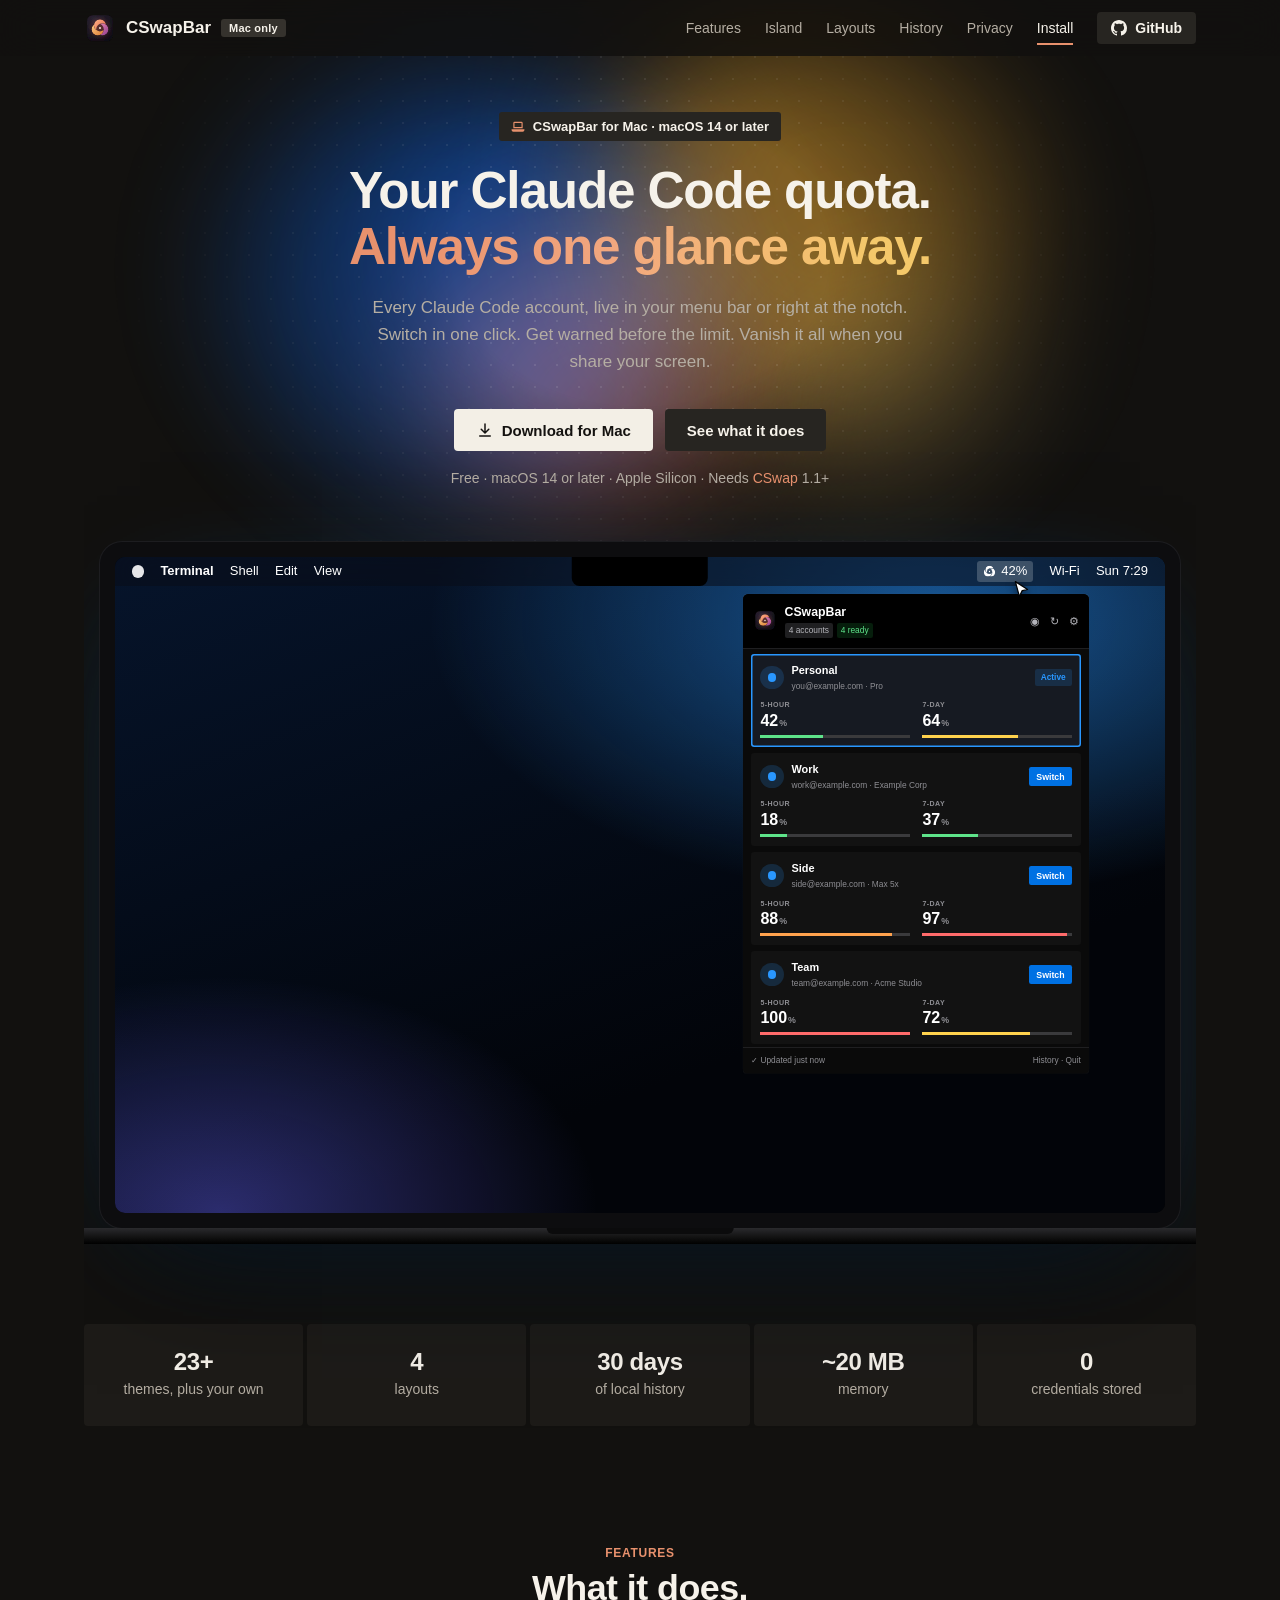
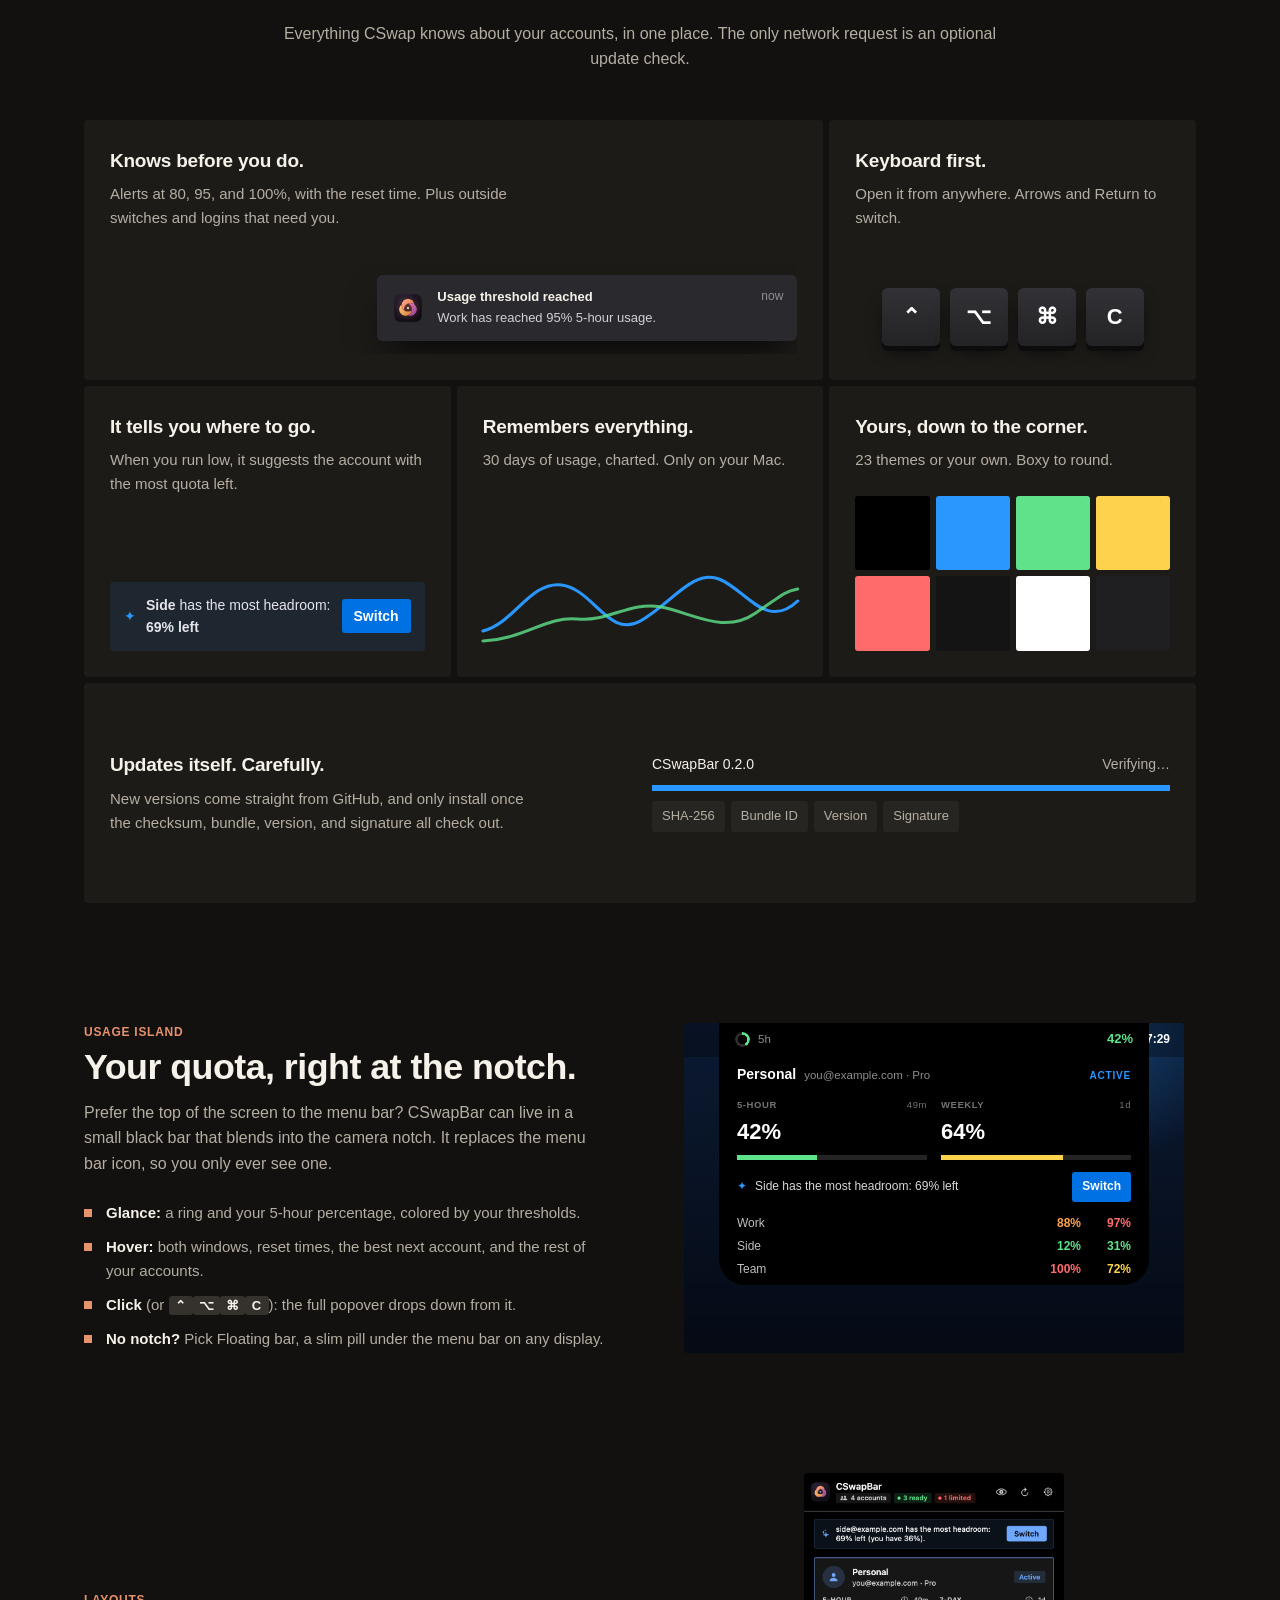
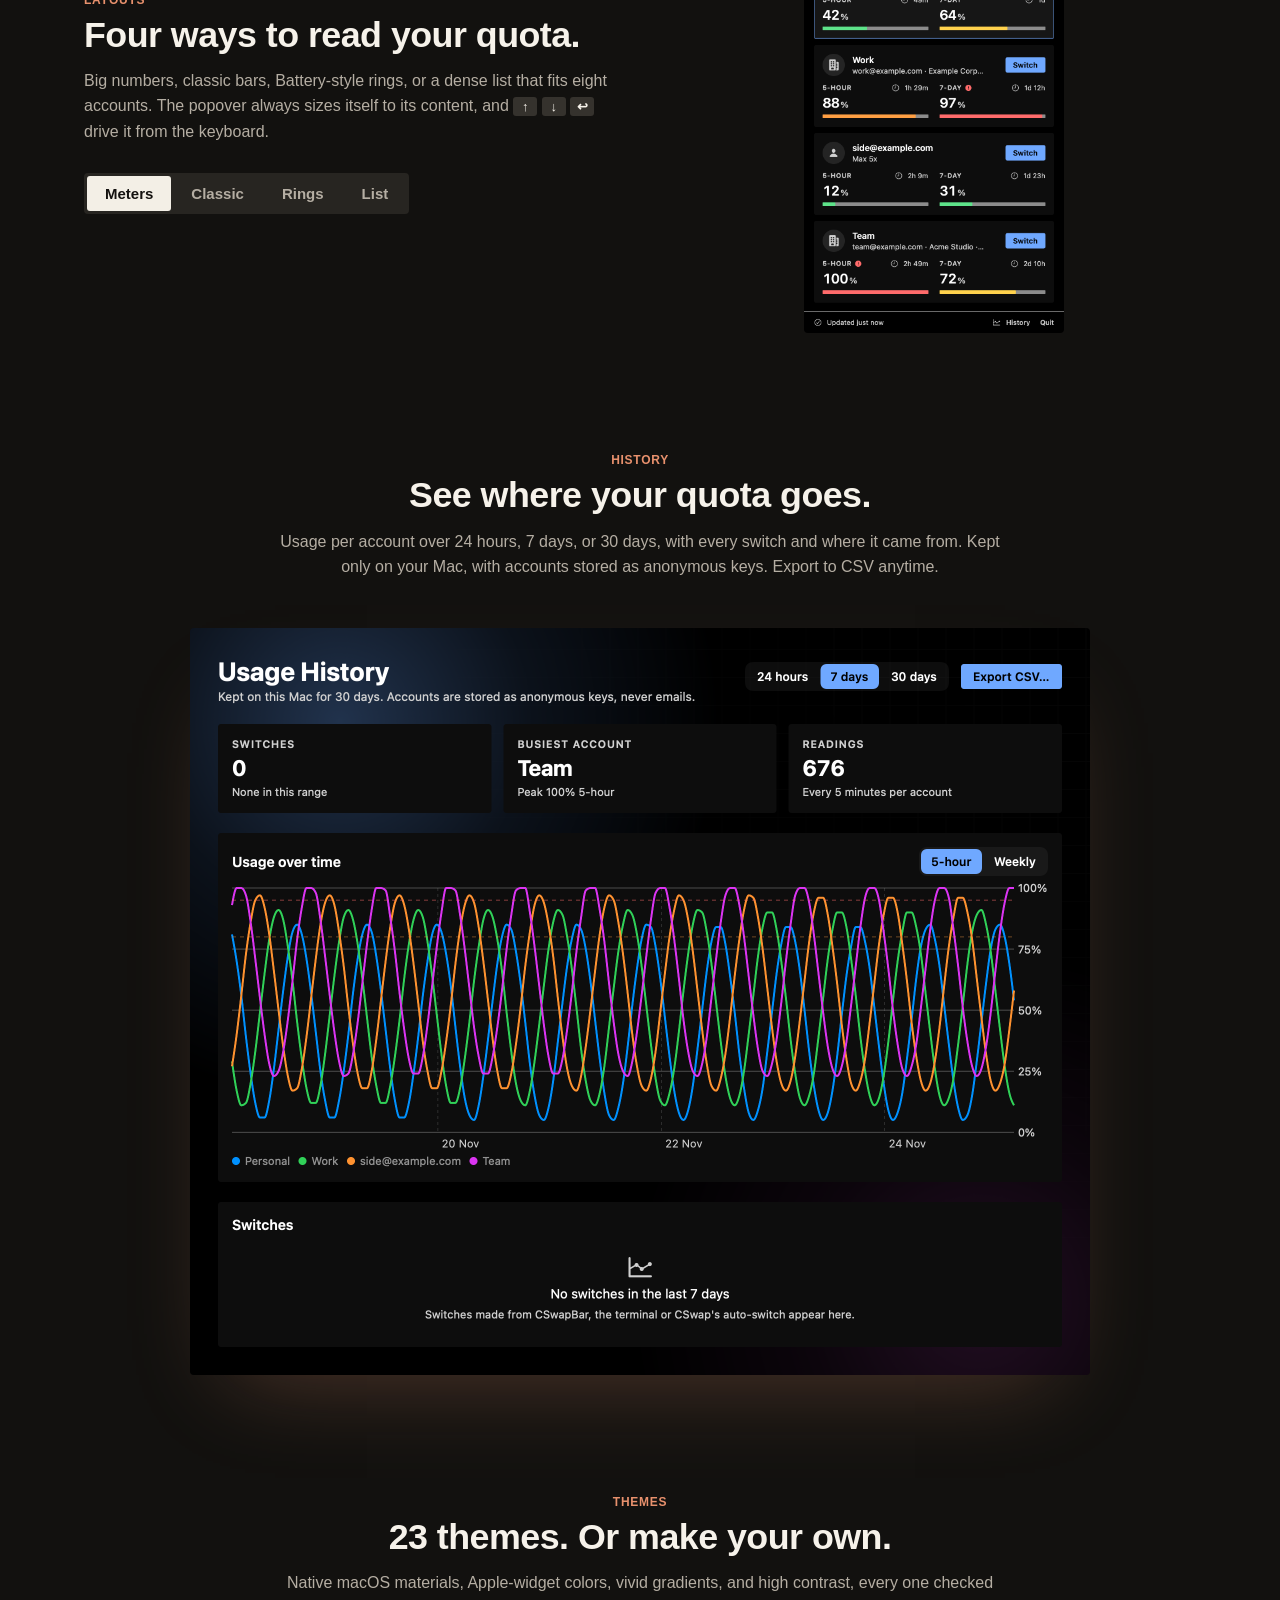
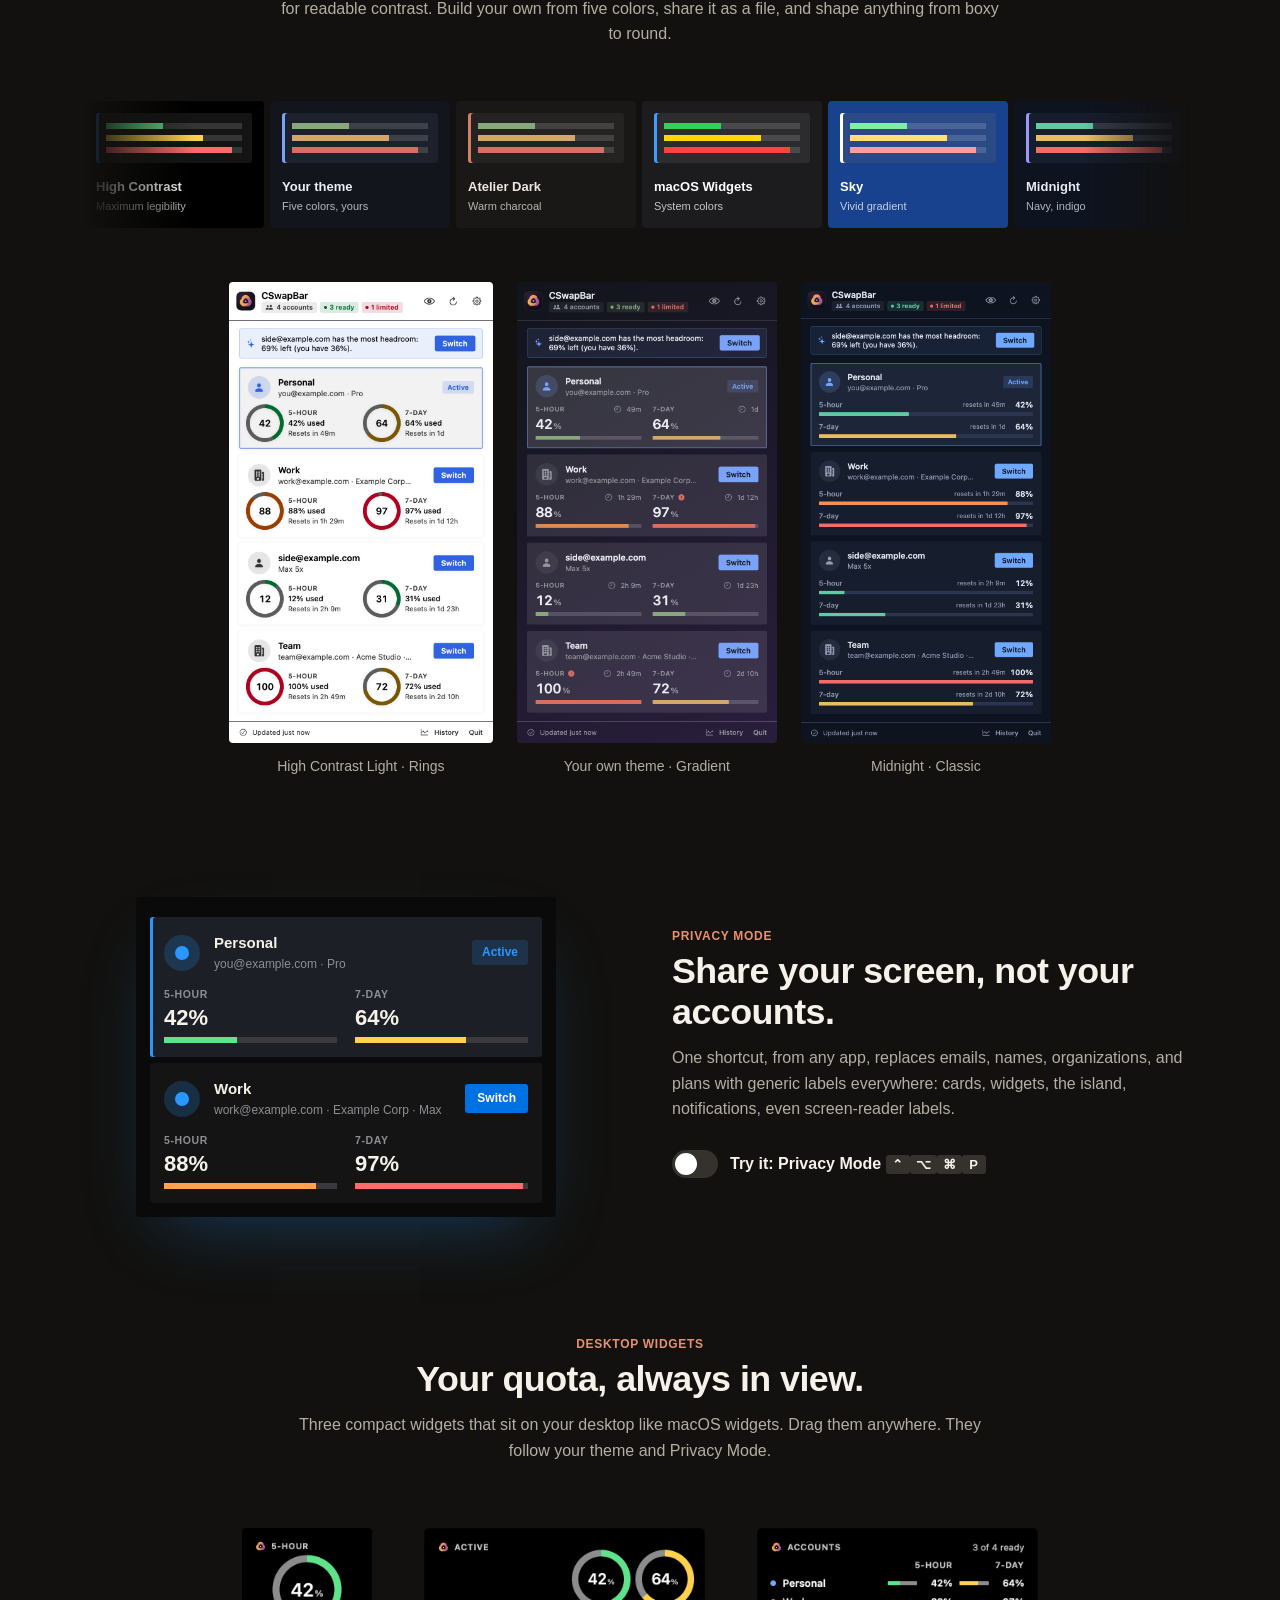
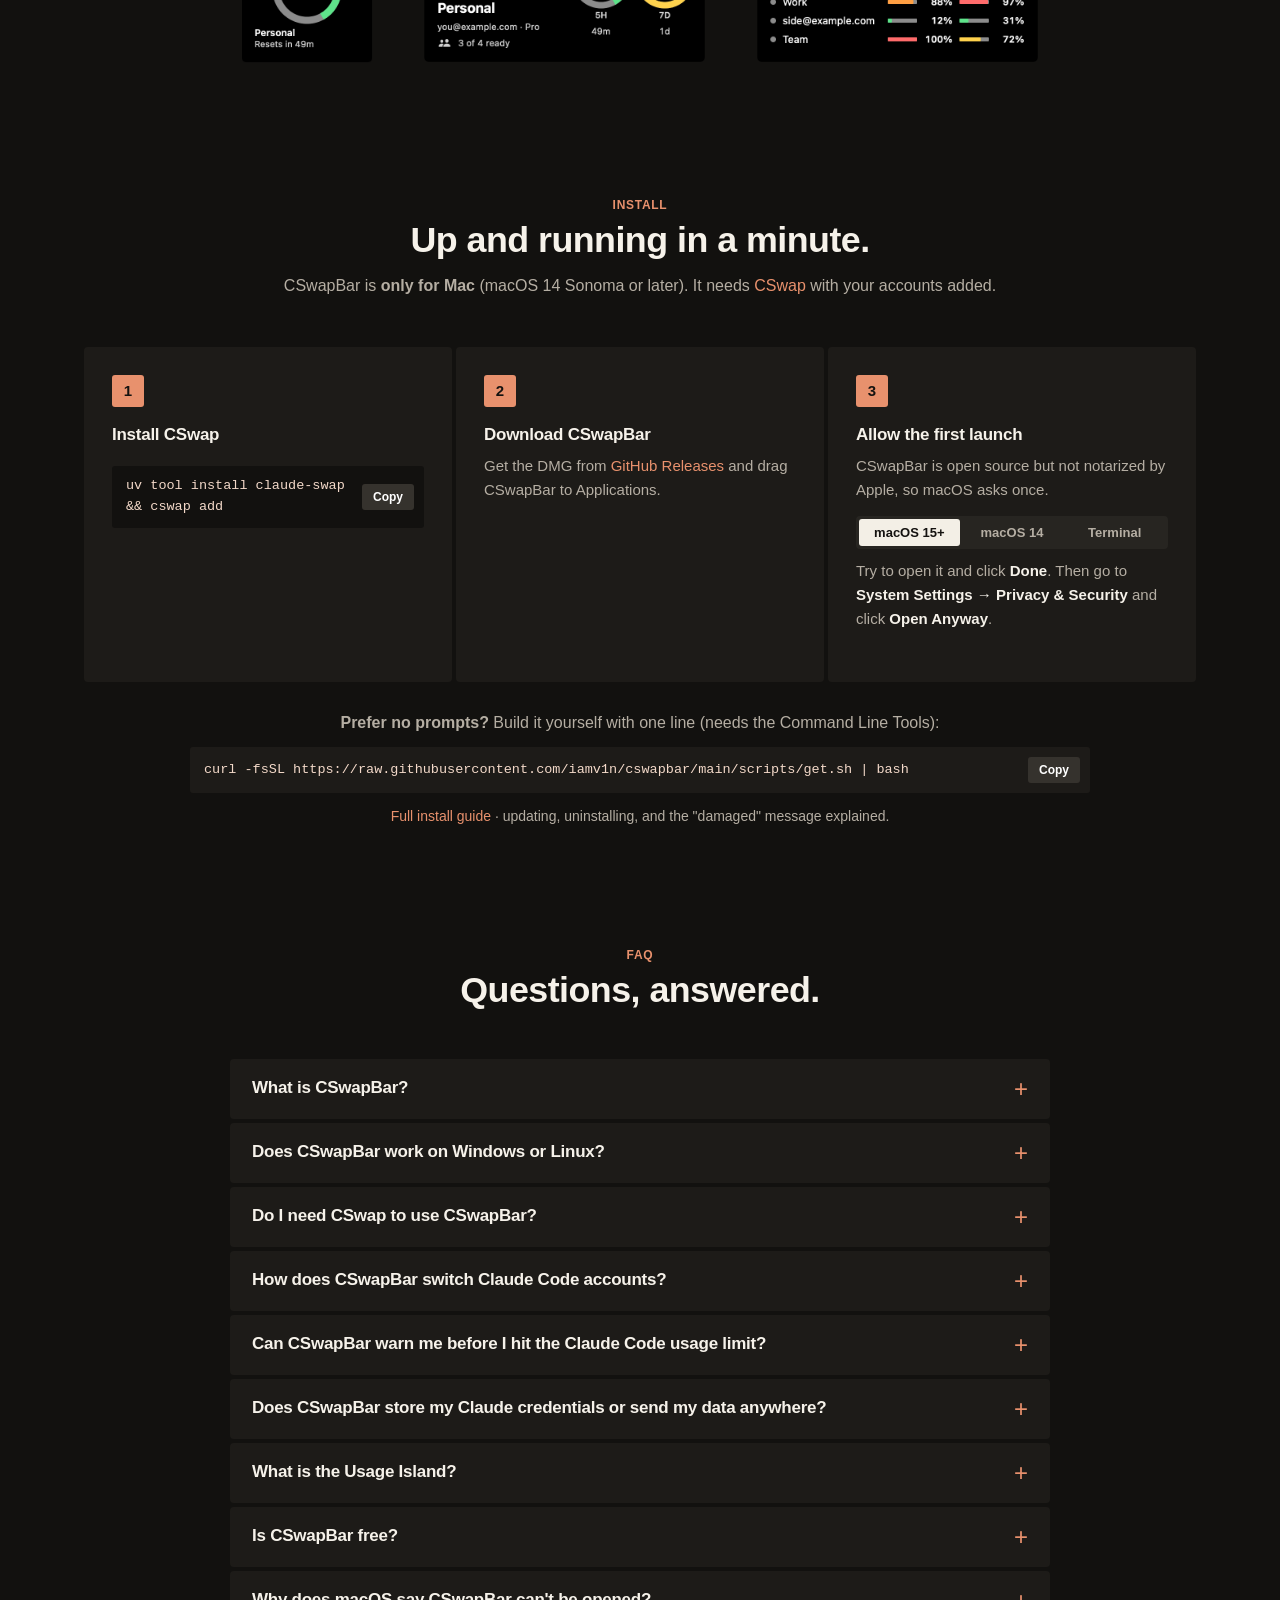
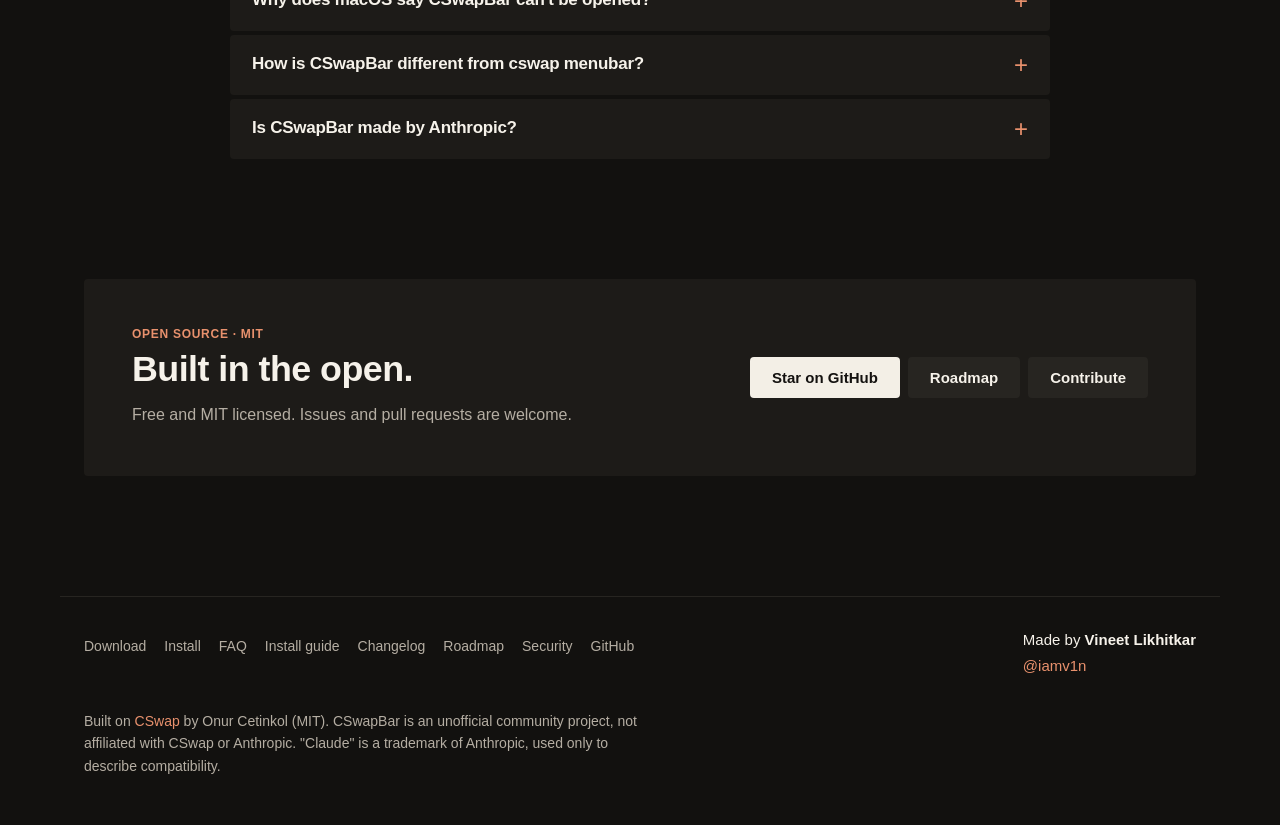
==== commit 3346fbbd: "Website: SEO, structured data, FAQ, social preview images, and llms.txt - Keyword-focused title and " ====
--- a/docs/index.html
+++ b/docs/index.html
@@ -3,14 +3,362 @@
 <head>
   <meta charset="utf-8">
   <meta name="viewport" content="width=device-width, initial-scale=1">
-  <title>CSwapBar for Mac · Every Claude Code account, one click away</title>
-  <meta name="description" content="A native menu-bar app for CSwap, only for Mac (macOS 14+). See 5-hour and 7-day usage for every Claude Code account, switch in one click, and hide it all with Privacy Mode. Free and open source.">
+  <title>CSwapBar: Claude Code Usage &amp; Account Switcher for Mac</title>
+  <meta name="description" content="Free macOS menu bar app for CSwap. See 5-hour and weekly usage for every Claude Code account, switch accounts in one click, and get alerts before you hit the limit.">
+  <link rel="canonical" href="https://iamv1n.github.io/cswapbar/">
+  <meta name="robots" content="index, follow, max-image-preview:large, max-snippet:-1, max-video-preview:-1">
+  <meta name="author" content="Vineet Likhitkar">
+  <meta name="keywords" content="Claude Code, Claude usage, Claude Code usage limit, Claude account switcher, multiple Claude accounts, claude-swap, cswap, Mac menu bar app, MacBook notch">
+  <meta name="application-name" content="CSwapBar">
+  <meta name="apple-mobile-web-app-title" content="CSwapBar">
+  <meta name="format-detection" content="telephone=no">
+  <meta name="color-scheme" content="dark">
   <meta name="theme-color" content="#12110f">
-  <meta property="og:title" content="CSwapBar">
-  <meta property="og:description" content="Every Claude Code account, one click away in your Mac menu bar. Only for macOS.">
-  <meta property="og:image" content="images/logo.png">
+
+  <!-- Social cards -->
+  <meta property="og:type" content="website">
+  <meta property="og:site_name" content="CSwapBar">
+  <meta property="og:locale" content="en_US">
+  <meta property="og:url" content="https://iamv1n.github.io/cswapbar/">
+  <meta property="og:title" content="CSwapBar for Mac: every Claude Code account, one glance away">
+  <meta property="og:description" content="Every Claude Code account, one glance away. Live usage in your Mac menu bar or at the notch, one-click switching, limit alerts, and Privacy Mode.">
+  <meta property="og:image" content="https://iamv1n.github.io/cswapbar/images/og-image.jpg">
+  <meta property="og:image:secure_url" content="https://iamv1n.github.io/cswapbar/images/og-image.jpg">
+  <meta property="og:image:type" content="image/jpeg">
+  <meta property="og:image:width" content="1200">
+  <meta property="og:image:height" content="630">
+  <meta property="og:image:alt" content="CSwapBar for Mac: a popover with four Claude Code accounts and their 5-hour and 7-day usage">
+  <meta name="twitter:card" content="summary_large_image">
+  <meta name="twitter:title" content="CSwapBar for Mac: every Claude Code account, one glance away">
+  <meta name="twitter:description" content="Every Claude Code account, one glance away. Live usage in your Mac menu bar or at the notch, one-click switching, limit alerts, and Privacy Mode.">
+  <meta name="twitter:image" content="https://iamv1n.github.io/cswapbar/images/og-image.jpg">
+  <meta name="twitter:image:alt" content="CSwapBar popover with four Claude Code accounts and their usage">
+
+  <!-- Icons, manifest, and machine-readable summaries -->
   <link rel="icon" href="brand/icon.svg" type="image/svg+xml">
-  <link rel="stylesheet" href="styles.css?v=21">
+  <link rel="icon" href="favicon-32.png" type="image/png" sizes="32x32">
+  <link rel="apple-touch-icon" href="apple-touch-icon.png">
+  <link rel="manifest" href="site.webmanifest">
+  <link rel="sitemap" type="application/xml" href="sitemap.xml">
+  <link rel="alternate" type="text/plain" href="llms.txt" title="CSwapBar summary for AI assistants">
+  <link rel="alternate" type="text/plain" href="llms-full.txt" title="CSwapBar full reference for AI assistants">
+
+  <script type="application/ld+json">
+{
+  "@context": "https://schema.org",
+  "@graph": [
+    {
+      "@type": "WebSite",
+      "@id": "https://iamv1n.github.io/cswapbar/#website",
+      "url": "https://iamv1n.github.io/cswapbar/",
+      "name": "CSwapBar",
+      "alternateName": [
+        "CSwapBar for Mac",
+        "CSwap Bar"
+      ],
+      "description": "Free macOS menu bar app for CSwap. See 5-hour and weekly usage for every Claude Code account, switch accounts in one click, and get alerts before you hit the limit.",
+      "inLanguage": "en",
+      "publisher": {
+        "@id": "https://iamv1n.github.io/cswapbar/#author"
+      }
+    },
+    {
+      "@type": "WebPage",
+      "@id": "https://iamv1n.github.io/cswapbar/#webpage",
+      "url": "https://iamv1n.github.io/cswapbar/",
+      "name": "CSwapBar: Claude Code Usage & Account Switcher for Mac",
+      "description": "Free macOS menu bar app for CSwap. See 5-hour and weekly usage for every Claude Code account, switch accounts in one click, and get alerts before you hit the limit.",
+      "isPartOf": {
+        "@id": "https://iamv1n.github.io/cswapbar/#website"
+      },
+      "about": {
+        "@id": "https://iamv1n.github.io/cswapbar/#app"
+      },
+      "mainEntity": {
+        "@id": "https://iamv1n.github.io/cswapbar/#app"
+      },
+      "primaryImageOfPage": {
+        "@type": "ImageObject",
+        "url": "https://iamv1n.github.io/cswapbar/images/og-image.jpg",
+        "width": 1200,
+        "height": 630
+      },
+      "datePublished": "2026-11-23",
+      "dateModified": "2026-11-25",
+      "inLanguage": "en",
+      "author": {
+        "@id": "https://iamv1n.github.io/cswapbar/#author"
+      }
+    },
+    {
+      "@type": "Person",
+      "@id": "https://iamv1n.github.io/cswapbar/#author",
+      "name": "Vineet Likhitkar",
+      "url": "https://github.com/iamv1n",
+      "sameAs": [
+        "https://github.com/iamv1n"
+      ]
+    },
+    {
+      "@type": "SoftwareApplication",
+      "@id": "https://iamv1n.github.io/cswapbar/#app",
+      "name": "CSwapBar",
+      "alternateName": "CSwapBar for Mac",
+      "description": "A native macOS menu bar companion for CSwap (claude-swap) that shows 5-hour and weekly usage for every Claude Code account, switches accounts in one click, and warns you before you hit the limit.",
+      "url": "https://iamv1n.github.io/cswapbar/",
+      "applicationCategory": "DeveloperApplication",
+      "applicationSubCategory": "Menu bar utility",
+      "operatingSystem": "macOS 14 Sonoma or later",
+      "processorRequirements": "Apple Silicon (arm64)",
+      "softwareRequirements": "CSwap (claude-swap) 1.1.0 or later",
+      "softwareVersion": "0.2.0",
+      "datePublished": "2026-11-23",
+      "dateModified": "2026-11-25",
+      "downloadUrl": "https://github.com/iamv1n/cswapbar/releases/latest",
+      "installUrl": "https://github.com/iamv1n/cswapbar/releases/latest",
+      "softwareHelp": {
+        "@type": "CreativeWork",
+        "url": "https://github.com/iamv1n/cswapbar/blob/main/docs/INSTALL.md"
+      },
+      "releaseNotes": "https://github.com/iamv1n/cswapbar/blob/main/CHANGELOG.md",
+      "license": "https://github.com/iamv1n/cswapbar/blob/main/LICENSE",
+      "isAccessibleForFree": true,
+      "offers": {
+        "@type": "Offer",
+        "price": "0",
+        "priceCurrency": "USD",
+        "availability": "https://schema.org/InStock",
+        "url": "https://github.com/iamv1n/cswapbar/releases/latest"
+      },
+      "image": "https://iamv1n.github.io/cswapbar/images/og-image.jpg",
+      "screenshot": [
+        {
+          "@type": "ImageObject",
+          "url": "https://iamv1n.github.io/cswapbar/images/hc-meters.png",
+          "caption": "CSwapBar popover with four Claude Code accounts, 5-hour and 7-day meters, and a switch suggestion"
+        },
+        {
+          "@type": "ImageObject",
+          "url": "https://iamv1n.github.io/cswapbar/images/hc-island-expanded.png",
+          "caption": "Usage Island expanded under the MacBook notch"
+        },
+        {
+          "@type": "ImageObject",
+          "url": "https://iamv1n.github.io/cswapbar/images/hc-dashboard.png",
+          "caption": "Usage history dashboard with a chart of 5-hour usage per account"
+        },
+        {
+          "@type": "ImageObject",
+          "url": "https://iamv1n.github.io/cswapbar/images/hc-settings.png",
+          "caption": "CSwapBar Settings, Privacy page"
+        },
+        {
+          "@type": "ImageObject",
+          "url": "https://iamv1n.github.io/cswapbar/images/hc-rings.png",
+          "caption": "Rings layout"
+        },
+        {
+          "@type": "ImageObject",
+          "url": "https://iamv1n.github.io/cswapbar/images/hc-classic.png",
+          "caption": "Classic layout"
+        },
+        {
+          "@type": "ImageObject",
+          "url": "https://iamv1n.github.io/cswapbar/images/hc-list.png",
+          "caption": "List layout"
+        },
+        {
+          "@type": "ImageObject",
+          "url": "https://iamv1n.github.io/cswapbar/images/hc-custom.png",
+          "caption": "A custom gradient theme"
+        },
+        {
+          "@type": "ImageObject",
+          "url": "https://iamv1n.github.io/cswapbar/images/hc-widget-active.png",
+          "caption": "Active Account desktop widget"
+        }
+      ],
+      "featureList": [
+        "Live 5-hour and 7-day (weekly) usage for every Claude Code account managed by CSwap",
+        "One-click account switching, confirmed by CSwap before success is shown",
+        "Notifications at 80%, 95%, and 100% usage with the reset time",
+        "Usage Island: a notch or floating bar at the top of the screen instead of the menu bar icon",
+        "Best-next-account suggestion and optional auto-switch with cswap auto",
+        "Privacy Mode that hides emails, names, organizations, and plans, with a global shortcut",
+        "30 days of local usage history with Swift Charts and CSV export",
+        "Four layouts, 23 themes, custom themes, and boxy to round shapes",
+        "Desktop widgets: Gauge, Active Account, and All Accounts",
+        "Keyboard control and global shortcuts",
+        "Verified automatic updates from GitHub Releases",
+        "No backend, no telemetry, no stored credentials"
+      ],
+      "keywords": "Claude Code, Claude usage, Claude Code usage limit, Claude account switcher, multiple Claude accounts, claude-swap, cswap, macOS menu bar app, MacBook notch, usage monitor",
+      "author": {
+        "@id": "https://iamv1n.github.io/cswapbar/#author"
+      },
+      "publisher": {
+        "@id": "https://iamv1n.github.io/cswapbar/#author"
+      },
+      "isBasedOn": {
+        "@type": "SoftwareApplication",
+        "name": "CSwap (claude-swap)",
+        "url": "https://github.com/realiti4/claude-swap"
+      }
+    },
+    {
+      "@type": "SoftwareSourceCode",
+      "@id": "https://iamv1n.github.io/cswapbar/#source",
+      "name": "CSwapBar source code",
+      "codeRepository": "https://github.com/iamv1n/cswapbar",
+      "programmingLanguage": [
+        "Swift",
+        "SwiftUI"
+      ],
+      "runtimePlatform": "macOS",
+      "license": "https://github.com/iamv1n/cswapbar/blob/main/LICENSE",
+      "author": {
+        "@id": "https://iamv1n.github.io/cswapbar/#author"
+      },
+      "targetProduct": {
+        "@id": "https://iamv1n.github.io/cswapbar/#app"
+      }
+    },
+    {
+      "@type": "HowTo",
+      "@id": "https://iamv1n.github.io/cswapbar/#install",
+      "name": "How to install CSwapBar on a Mac",
+      "totalTime": "PT2M",
+      "tool": [
+        {
+          "@type": "HowToTool",
+          "name": "CSwap (claude-swap) 1.1.0 or later"
+        }
+      ],
+      "step": [
+        {
+          "@type": "HowToStep",
+          "position": 1,
+          "name": "Install CSwap",
+          "text": "Run: uv tool install claude-swap && cswap add (once per Claude account).",
+          "url": "https://iamv1n.github.io/cswapbar/#install"
+        },
+        {
+          "@type": "HowToStep",
+          "position": 2,
+          "name": "Download CSwapBar",
+          "text": "Download the DMG from GitHub Releases, open it, and drag CSwapBar to Applications.",
+          "url": "https://iamv1n.github.io/cswapbar/#install"
+        },
+        {
+          "@type": "HowToStep",
+          "position": 3,
+          "name": "Allow the first launch",
+          "text": "macOS 15 or later: System Settings, Privacy & Security, Open Anyway. macOS 14: right-click the app and choose Open.",
+          "url": "https://iamv1n.github.io/cswapbar/#install"
+        }
+      ]
+    },
+    {
+      "@type": "FAQPage",
+      "@id": "https://iamv1n.github.io/cswapbar/#faq",
+      "isPartOf": {
+        "@id": "https://iamv1n.github.io/cswapbar/#webpage"
+      },
+      "mainEntity": [
+        {
+          "@type": "Question",
+          "name": "What is CSwapBar?",
+          "acceptedAnswer": {
+            "@type": "Answer",
+            "text": "CSwapBar is a free, open-source Mac app that shows the usage of every Claude Code account you manage with CSwap (claude-swap). It lives in the menu bar or at the notch, shows 5-hour and weekly usage at a glance, and switches accounts in one click."
+          }
+        },
+        {
+          "@type": "Question",
+          "name": "Does CSwapBar work on Windows or Linux?",
+          "acceptedAnswer": {
+            "@type": "Answer",
+            "text": "No. CSwapBar is only for Mac. It needs macOS 14 Sonoma or later, and the release builds are for Apple Silicon Macs."
+          }
+        },
+        {
+          "@type": "Question",
+          "name": "Do I need CSwap to use CSwapBar?",
+          "acceptedAnswer": {
+            "@type": "Answer",
+            "text": "Yes. CSwapBar is a front end for CSwap 1.1.0 or later. Install it with uv tool install claude-swap, then run cswap add once for each Claude account."
+          }
+        },
+        {
+          "@type": "Question",
+          "name": "How does CSwapBar switch Claude Code accounts?",
+          "acceptedAnswer": {
+            "@type": "Answer",
+            "text": "It runs cswap switch for you, then asks CSwap which account is active. It reports success only after CSwap confirms the switch."
+          }
+        },
+        {
+          "@type": "Question",
+          "name": "Can CSwapBar warn me before I hit the Claude Code usage limit?",
+          "acceptedAnswer": {
+            "@type": "Answer",
+            "text": "Yes. It can notify you when an account passes 80%, 95%, or 100% of its 5-hour or weekly limit, with the time it resets. Each level can be turned off, and the usage colors are adjustable."
+          }
+        },
+        {
+          "@type": "Question",
+          "name": "Does CSwapBar store my Claude credentials or send my data anywhere?",
+          "acceptedAnswer": {
+            "@type": "Answer",
+            "text": "No. CSwapBar stores no credentials, has no backend, and has no telemetry. Its only network request is an optional daily update check to GitHub. Usage history stays on your Mac, with accounts saved as anonymous keys."
+          }
+        },
+        {
+          "@type": "Question",
+          "name": "What is the Usage Island?",
+          "acceptedAnswer": {
+            "@type": "Answer",
+            "text": "An optional home for CSwapBar at the top-center of the screen. It hugs the MacBook notch, or floats below the menu bar on screens without one. Hover to see both usage windows and your other accounts; click to open the popover. It replaces the menu bar icon, so only one of the two shows."
+          }
+        },
+        {
+          "@type": "Question",
+          "name": "Is CSwapBar free?",
+          "acceptedAnswer": {
+            "@type": "Answer",
+            "text": "Yes. CSwapBar is free and open source under the MIT license. The source code is on GitHub."
+          }
+        },
+        {
+          "@type": "Question",
+          "name": "Why does macOS say CSwapBar can't be opened?",
+          "acceptedAnswer": {
+            "@type": "Answer",
+            "text": "CSwapBar isn't notarized by Apple, so macOS asks once. On macOS 15 or later, go to System Settings, then Privacy & Security, and click Open Anyway. On macOS 14, right-click the app and choose Open. Or run xattr -dr com.apple.quarantine /Applications/CSwapBar.app in Terminal."
+          }
+        },
+        {
+          "@type": "Question",
+          "name": "How is CSwapBar different from cswap menubar?",
+          "acceptedAnswer": {
+            "@type": "Answer",
+            "text": "CSwap ships its own menu bar app. CSwapBar is an alternative front end with a native SwiftUI interface, Privacy Mode, notifications, the Usage Island, history, themes, and widgets. You only need one; if both run, both poll usage."
+          }
+        },
+        {
+          "@type": "Question",
+          "name": "Is CSwapBar made by Anthropic?",
+          "acceptedAnswer": {
+            "@type": "Answer",
+            "text": "No. CSwapBar is an unofficial community project. It isn't affiliated with or endorsed by Anthropic or the CSwap project."
+          }
+        }
+      ]
+    }
+  ]
+}
+  </script>
+  <link rel="stylesheet" href="styles.css?v=22">
 </head>
 <body>
   <div class="progress" aria-hidden="true"></div>
@@ -40,7 +388,7 @@
       <div class="aurora" aria-hidden="true"><i></i><i></i><i></i><i></i></div>
       <div class="hero-copy">
         <p class="mac-pill"><svg viewBox="0 0 24 24" width="14" height="14" aria-hidden="true"><path fill="currentColor" d="M4 5a2 2 0 0 1 2-2h12a2 2 0 0 1 2 2v9H4V5zm2 0v7h12V5H6zM1 16h22v1a3 3 0 0 1-3 3H4a3 3 0 0 1-3-3v-1z"/></svg>CSwapBar for Mac · macOS 14 or later</p>
-        <h1 class="split-words">Your Claude quota.<br><span class="accent-text">Always one glance away.</span></h1>
+        <h1 class="split-words">Your Claude Code quota.<br><span class="accent-text">Always one glance away.</span></h1>
         <p class="lead">Every Claude Code account, live in your menu bar or right at the notch. Switch in one click. Get warned before the limit. Vanish it all when you share your screen.</p>
         <div class="cta">
           <a class="btn btn-primary btn-lg" href="https://github.com/iamv1n/cswapbar/releases/latest" rel="noopener">
@@ -265,7 +613,7 @@
         <p>Usage per account over 24 hours, 7 days, or 30 days, with every switch and where it came from. Kept only on your Mac, with accounts stored as anonymous keys. Export to CSV anytime.</p>
       </header>
       <div class="dash reveal zoom">
-        <img src="images/hc-dashboard.png" alt="Usage History dashboard: switches, busiest account, readings, and a chart of 5-hour usage per account over 7 days" loading="lazy" width="900" height="747">
+        <img src="images/hc-dashboard.png" alt="Usage History dashboard: switches, busiest account, readings, and a chart of 5-hour usage per account over 7 days" loading="lazy" decoding="async" width="900" height="747">
       </div>
     </section>
 
@@ -280,9 +628,9 @@
         <div class="marquee-track" id="theme-track"></div>
       </div>
       <div class="gallery reveal">
-        <figure><div class="frame"><img src="images/hc-light.png" alt="High Contrast Light theme with ring gauges" loading="lazy" width="420" height="735"></div><figcaption>High Contrast Light · Rings</figcaption></figure>
-        <figure><div class="frame"><img src="images/hc-custom.png" alt="A custom gradient theme made in CSwapBar" loading="lazy" width="420" height="743"></div><figcaption>Your own theme · Gradient</figcaption></figure>
-        <figure><div class="frame"><img src="images/hc-midnight.png" alt="Midnight theme with classic bars" loading="lazy" width="420" height="775"></div><figcaption>Midnight · Classic</figcaption></figure>
+        <figure><div class="frame"><img src="images/hc-light.png" alt="High Contrast Light theme with ring gauges" loading="lazy" decoding="async" width="420" height="735"></div><figcaption>High Contrast Light · Rings</figcaption></figure>
+        <figure><div class="frame"><img src="images/hc-custom.png" alt="A custom gradient theme made in CSwapBar" loading="lazy" decoding="async" width="420" height="743"></div><figcaption>Your own theme · Gradient</figcaption></figure>
+        <figure><div class="frame"><img src="images/hc-midnight.png" alt="Midnight theme with classic bars" loading="lazy" decoding="async" width="420" height="775"></div><figcaption>Midnight · Classic</figcaption></figure>
       </div>
     </section>
 
@@ -337,9 +685,9 @@
         <p>Three compact widgets that sit on your desktop like macOS widgets. Drag them anywhere. They follow your theme and Privacy Mode.</p>
       </header>
       <div class="widgets">
-        <img class="reveal" src="images/hc-widget-gauge.png" alt="Gauge widget: 42% 5-hour usage ring" loading="lazy" class="w-small" width="204" height="210">
-        <img class="reveal" src="images/hc-widget-active.png" alt="Active Account widget with 5-hour and 7-day rings" loading="lazy" class="w-wide" width="384" height="204">
-        <img class="reveal" src="images/hc-widget-accounts.png" alt="All Accounts widget listing usage for each account" loading="lazy" class="w-wide" width="384" height="204">
+        <img class="reveal" src="images/hc-widget-gauge.png" alt="Gauge widget: 42% 5-hour usage ring" loading="lazy" decoding="async" class="w-small" width="204" height="210">
+        <img class="reveal" src="images/hc-widget-active.png" alt="Active Account widget with 5-hour and 7-day rings" loading="lazy" decoding="async" class="w-wide" width="384" height="204">
+        <img class="reveal" src="images/hc-widget-accounts.png" alt="All Accounts widget listing usage for each account" loading="lazy" decoding="async" class="w-wide" width="384" height="204">
       </div>
     </section>
 
@@ -385,6 +733,60 @@
       </div>
     </section>
 
+    <!-- ── FAQ ─────────────────────────────────────────────── -->
+    <section id="faq" class="section" aria-labelledby="faq-title">
+      <header class="section-head reveal">
+        <p class="eyebrow">FAQ</p>
+        <h2 id="faq-title">Questions, answered.</h2>
+      </header>
+      <div class="faq-list">
+        <details class="faq-item reveal" id="faq-1">
+          <summary><h3>What is CSwapBar?</h3></summary>
+          <div class="answer"><p>CSwapBar is a free, open-source Mac app that shows the usage of every Claude Code account you manage with <a href="https://github.com/realiti4/claude-swap" rel="noopener">CSwap</a> (claude-swap). It lives in the menu bar or at the notch, shows 5-hour and weekly usage at a glance, and switches accounts in one click.</p></div>
+        </details>
+        <details class="faq-item reveal" id="faq-2">
+          <summary><h3>Does CSwapBar work on Windows or Linux?</h3></summary>
+          <div class="answer"><p>No. CSwapBar is only for Mac. It needs macOS 14 Sonoma or later, and the release builds are for Apple Silicon Macs.</p></div>
+        </details>
+        <details class="faq-item reveal" id="faq-3">
+          <summary><h3>Do I need CSwap to use CSwapBar?</h3></summary>
+          <div class="answer"><p>Yes. CSwapBar is a front end for CSwap 1.1.0 or later. Install it with <code>uv tool install claude-swap</code>, then run <code>cswap add</code> once for each Claude account.</p></div>
+        </details>
+        <details class="faq-item reveal" id="faq-4">
+          <summary><h3>How does CSwapBar switch Claude Code accounts?</h3></summary>
+          <div class="answer"><p>It runs <code>cswap switch</code> for you, then asks CSwap which account is active. It reports success only after CSwap confirms the switch.</p></div>
+        </details>
+        <details class="faq-item reveal" id="faq-5">
+          <summary><h3>Can CSwapBar warn me before I hit the Claude Code usage limit?</h3></summary>
+          <div class="answer"><p>Yes. It can notify you when an account passes 80%, 95%, or 100% of its 5-hour or weekly limit, with the time it resets. Each level can be turned off, and the usage colors are adjustable.</p></div>
+        </details>
+        <details class="faq-item reveal" id="faq-6">
+          <summary><h3>Does CSwapBar store my Claude credentials or send my data anywhere?</h3></summary>
+          <div class="answer"><p>No. CSwapBar stores no credentials, has no backend, and has no telemetry. Its only network request is an optional daily update check to GitHub. Usage history stays on your Mac, with accounts saved as anonymous keys.</p></div>
+        </details>
+        <details class="faq-item reveal" id="faq-7">
+          <summary><h3>What is the Usage Island?</h3></summary>
+          <div class="answer"><p>An optional home for CSwapBar at the top-center of the screen. It hugs the MacBook notch, or floats below the menu bar on screens without one. Hover to see both usage windows and your other accounts; click to open the popover. It replaces the menu bar icon, so only one of the two shows.</p></div>
+        </details>
+        <details class="faq-item reveal" id="faq-8">
+          <summary><h3>Is CSwapBar free?</h3></summary>
+          <div class="answer"><p>Yes. CSwapBar is free and open source under the MIT license. The source code is on <a href="https://github.com/iamv1n/cswapbar" rel="noopener">GitHub</a>.</p></div>
+        </details>
+        <details class="faq-item reveal" id="faq-9">
+          <summary><h3>Why does macOS say CSwapBar can&#x27;t be opened?</h3></summary>
+          <div class="answer"><p>CSwapBar isn't notarized by Apple, so macOS asks once. On macOS 15 or later, go to System Settings, then Privacy &amp; Security, and click Open Anyway. On macOS 14, right-click the app and choose Open. Or run <code>xattr -dr com.apple.quarantine /Applications/CSwapBar.app</code> in Terminal.</p></div>
+        </details>
+        <details class="faq-item reveal" id="faq-10">
+          <summary><h3>How is CSwapBar different from cswap menubar?</h3></summary>
+          <div class="answer"><p>CSwap ships its own menu bar app. CSwapBar is an alternative front end with a native SwiftUI interface, Privacy Mode, notifications, the Usage Island, history, themes, and widgets. You only need one; if both run, both poll usage.</p></div>
+        </details>
+        <details class="faq-item reveal" id="faq-11">
+          <summary><h3>Is CSwapBar made by Anthropic?</h3></summary>
+          <div class="answer"><p>No. CSwapBar is an unofficial community project. It isn't affiliated with or endorsed by Anthropic or the CSwap project.</p></div>
+        </details>
+      </div>
+    </section>
+
     <!-- ── Open source ──────────────────────────────────────── -->
     <section class="section oss reveal">
       <div class="oss-card">
@@ -403,6 +805,16 @@
   </main>
 
   <footer class="footer">
+    <nav class="footer-links" aria-label="Footer">
+      <a href="https://github.com/iamv1n/cswapbar/releases/latest" rel="noopener">Download</a>
+      <a href="#install">Install</a>
+      <a href="#faq">FAQ</a>
+      <a href="https://github.com/iamv1n/cswapbar/blob/main/docs/INSTALL.md" rel="noopener">Install guide</a>
+      <a href="https://github.com/iamv1n/cswapbar/blob/main/CHANGELOG.md" rel="noopener">Changelog</a>
+      <a href="https://github.com/iamv1n/cswapbar/blob/main/ROADMAP.md" rel="noopener">Roadmap</a>
+      <a href="https://github.com/iamv1n/cswapbar/blob/main/SECURITY.md" rel="noopener">Security</a>
+      <a href="https://github.com/iamv1n/cswapbar" rel="noopener">GitHub</a>
+    </nav>
     <div class="author">
       <span>Made by <b>Vineet Likhitkar</b></span>
       <a href="https://github.com/iamv1n" rel="noopener">@iamv1n</a>
@@ -414,6 +826,6 @@
     </p>
   </footer>
 
-  <script src="app.js?v=19" defer></script>
+  <script src="app.js?v=20" defer></script>
 </body>
 </html>
--- a/docs/styles.css
+++ b/docs/styles.css
@@ -616,3 +616,21 @@
 /* The replica clock hides behind the open island instead of peeking out. */
 .isl-clock { transition: opacity .2s; }
 .island-stage:has(.island.open) .isl-clock { opacity: 0; }
+
+/* ── FAQ ── */
+.faq-list { max-width: 820px; margin: 0 auto; display: grid; gap: 4px; }
+.faq-item { background: var(--surface); border-radius: var(--radius); }
+.faq-item summary { list-style: none; cursor: pointer; display: flex; align-items: center; justify-content: space-between; gap: 16px;
+  padding: 18px 22px; border-radius: var(--radius); transition: background .15s; }
+.faq-item summary::-webkit-details-marker { display: none; }
+.faq-item summary h3 { font-size: 17px; line-height: 1.35; }
+.faq-item summary::after { content: "+"; flex: none; color: var(--link); font: 400 24px/1 var(--font-display); transition: transform .25s ease; }
+.faq-item[open] summary::after { transform: rotate(45deg); }
+.faq-item summary:hover { background: var(--surface-2); }
+.faq-item summary:focus-visible { outline: 2px solid var(--link); outline-offset: -2px; }
+.faq-item .answer { padding: 0 22px 20px; color: var(--muted); }
+.faq-item .answer p { margin: 0; }
+.faq-item .answer code { font-size: .9em; background: var(--surface-3); color: var(--text); padding: 1px 6px; border-radius: var(--radius-sm); overflow-wrap: anywhere; }
+.footer-links { display: flex; flex-wrap: wrap; gap: 6px 18px; margin-bottom: 14px; }
+.footer-links a { color: var(--muted); font-size: 14px; }
+.footer-links a:hover { color: var(--text); }
